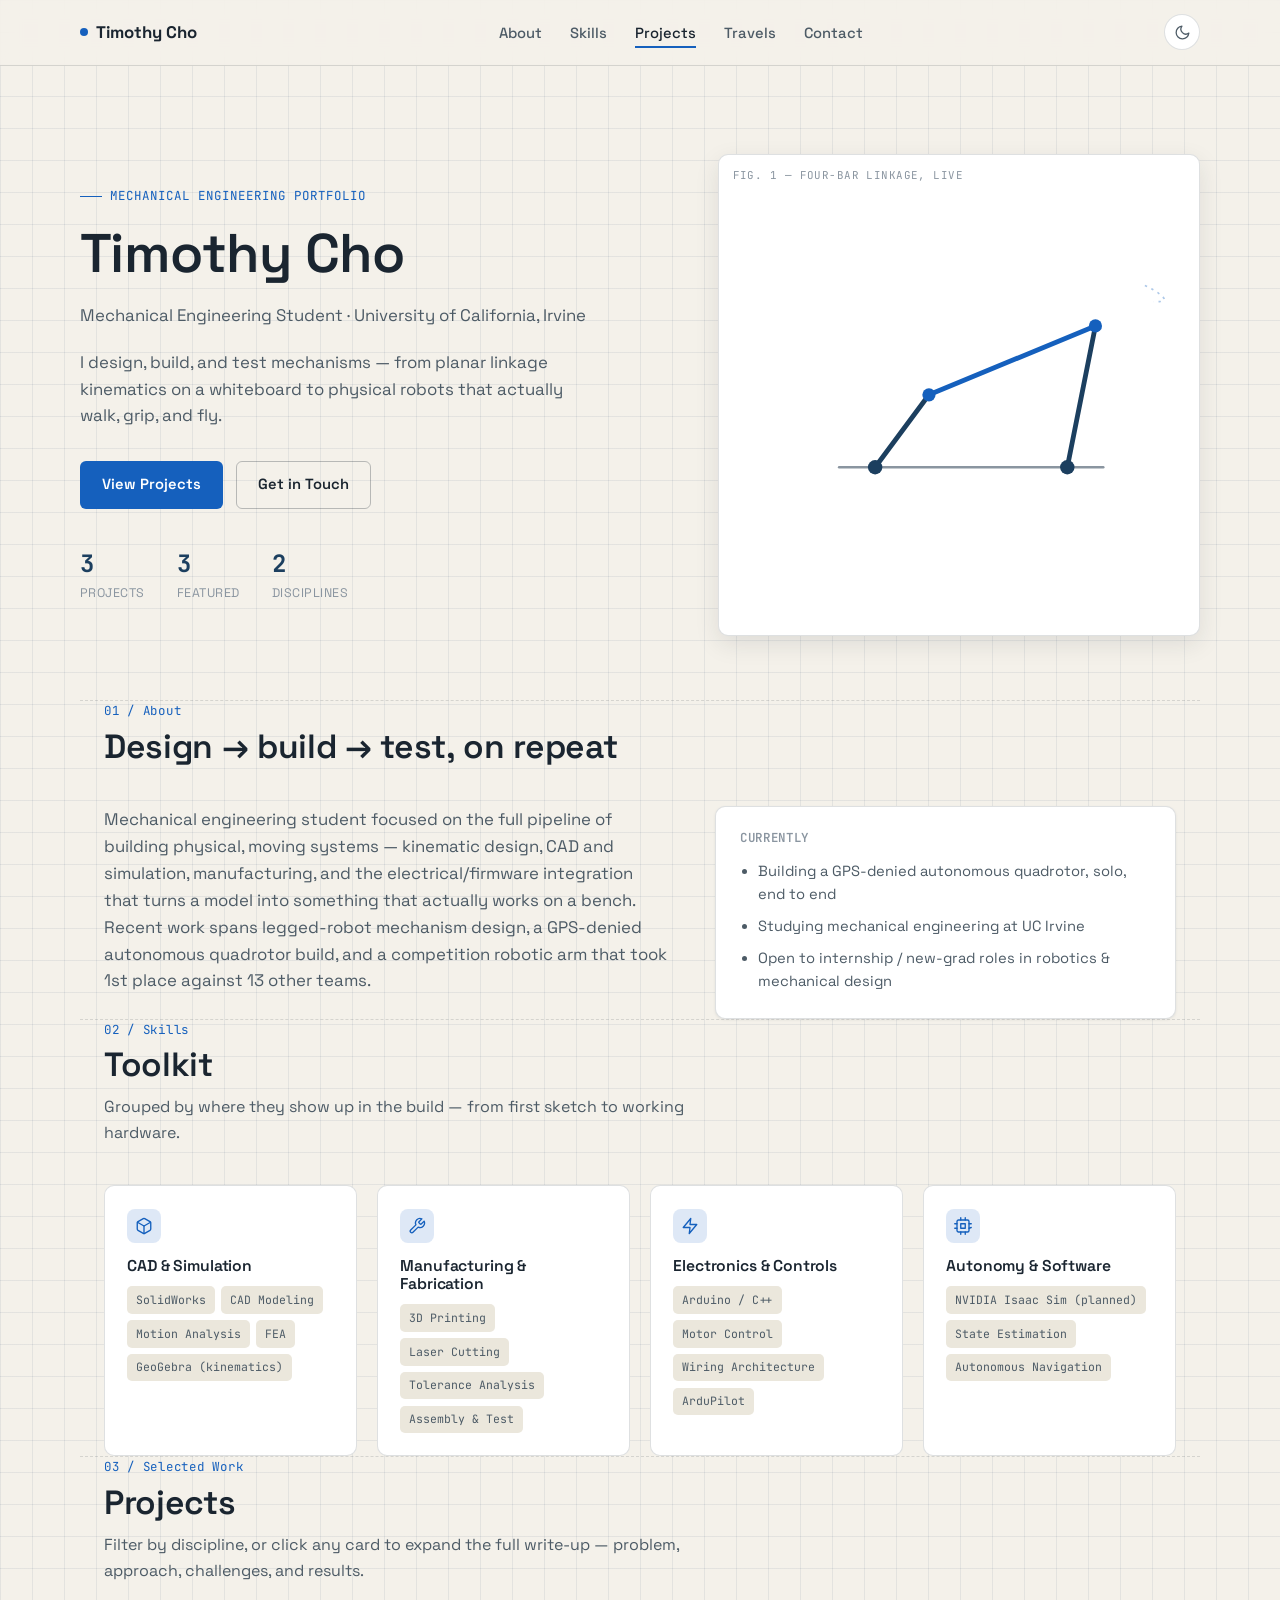
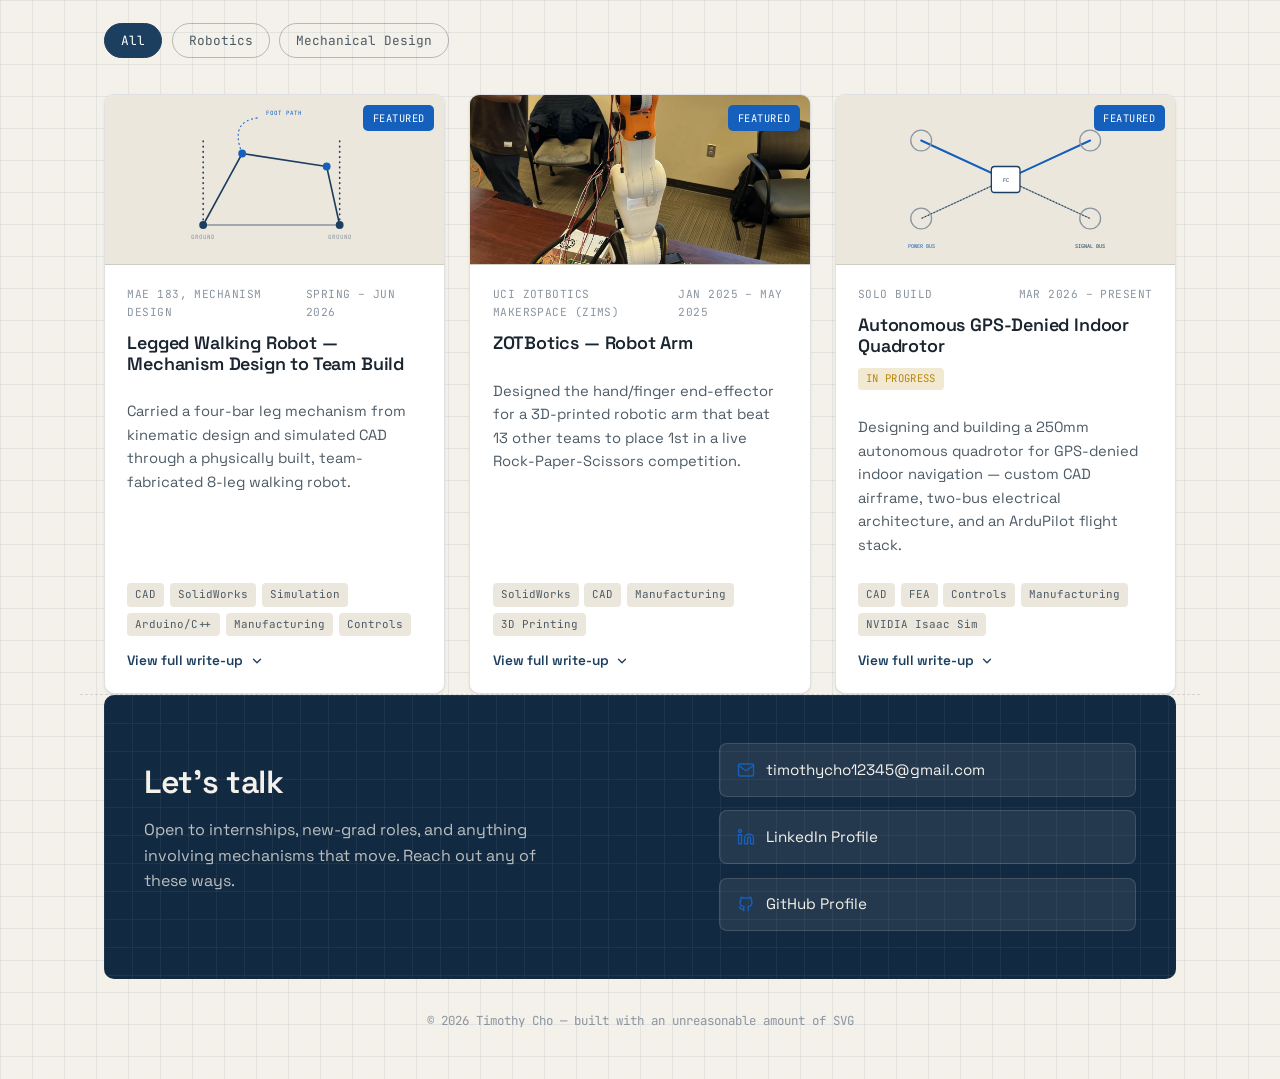
==== index.html @ 35aa297b "Update site 2026-09-30 20:12" ====
<!DOCTYPE html>
<html lang="en">
<head>
  <meta charset="UTF-8" />
  <meta name="viewport" content="width=device-width, initial-scale=1.0" />
  <title>Timothy Cho | Mechanical Engineering Portfolio</title>
  <meta name="description" content="Timothy Cho — mechanical engineering student. Robotics, mechanism design, and hands-on builds from kinematic CAD to physical prototypes." />

  <link rel="preconnect" href="https://fonts.googleapis.com">
  <link rel="preconnect" href="https://fonts.gstatic.com" crossorigin>
  <link href="https://fonts.googleapis.com/css2?family=Space+Grotesk:wght@400;500;600;700&family=JetBrains+Mono:wght@400;500;600&display=swap" rel="stylesheet">

  <link rel="stylesheet" href="css/style.css" />
</head>
<body>

  <nav class="nav">
    <div class="wrap nav-inner">
      <a href="#top" class="nav-brand"><span class="dot"></span>Timothy Cho</a>
      <ul class="nav-links" id="nav-links">
        <li><a href="#about">About</a></li>
        <li><a href="#skills">Skills</a></li>
        <li><a href="#projects">Projects</a></li>
        <li><a href="travel.html">Travels</a></li>
        <li><a href="#contact">Contact</a></li>
      </ul>
      <div class="nav-actions">
        <button class="theme-toggle" id="theme-toggle" aria-label="Toggle dark mode"></button>
        <button class="nav-toggle" id="nav-toggle" aria-label="Toggle menu"></button>
      </div>
    </div>
  </nav>

  <main id="top">

    <!-- ===== Hero ===== -->
    <section class="hero wrap">
      <div class="hero-text">
        <div class="eyebrow">Mechanical Engineering Portfolio</div>
        <h1 id="hero-name">Timothy Cho</h1>
        <p class="hero-role" id="hero-role">Mechanical Engineering Student</p>
        <p class="hero-tagline" id="hero-tagline"></p>
        <div class="hero-actions">
          <a href="#projects" class="btn btn-primary">View Projects</a>
          <a href="#contact" class="btn btn-outline">Get in Touch</a>
        </div>
        <div class="hero-stats">
          <div class="hero-stat"><div class="num" id="stat-projects">0</div><div class="label">Projects</div></div>
          <div class="hero-stat"><div class="num" id="stat-featured">0</div><div class="label">Featured</div></div>
          <div class="hero-stat"><div class="num" id="stat-categories">0</div><div class="label">Disciplines</div></div>
        </div>
      </div>
      <div class="hero-visual">
        <span class="tag">FIG. 1 — FOUR-BAR LINKAGE, LIVE</span>
        <div id="hero-linkage" style="width:100%;height:100%;"></div>
      </div>
    </section>

    <!-- ===== About ===== -->
    <section id="about" class="wrap">
      <div class="section-head">
        <div class="section-num">01 / About</div>
        <h2 class="section-title">Design → build → test, on repeat</h2>
      </div>
      <div class="about-grid">
        <div class="about-text" id="about-text" data-reveal></div>
        <div class="about-card" data-reveal>
          <h4>Currently</h4>
          <ul>
            <li>Building a GPS-denied autonomous quadrotor, solo, end to end</li>
            <li>Studying mechanical engineering at UC Irvine</li>
            <li>Open to internship / new-grad roles in robotics &amp; mechanical design</li>
          </ul>
        </div>
      </div>
    </section>

    <!-- ===== Skills ===== -->
    <section id="skills" class="wrap">
      <div class="section-head">
        <div class="section-num">02 / Skills</div>
        <h2 class="section-title">Toolkit</h2>
        <p class="section-sub">Grouped by where they show up in the build — from first sketch to working hardware.</p>
      </div>
      <div class="skills-grid" id="skills-grid"></div>
    </section>

    <!-- ===== Projects ===== -->
    <section id="projects" class="wrap">
      <div class="section-head">
        <div class="section-num">03 / Selected Work</div>
        <h2 class="section-title">Projects</h2>
        <p class="section-sub">Filter by discipline, or click any card to expand the full write-up — problem, approach, challenges, and results.</p>
      </div>
      <div class="filter-bar" id="filter-bar"></div>
      <div class="project-grid" id="project-grid"></div>
    </section>

    <!-- ===== Contact ===== -->
    <section id="contact" class="wrap">
      <div class="contact-card" data-reveal>
        <div>
          <h2>Let's talk</h2>
          <p>Open to internships, new-grad roles, and anything involving mechanisms that move. Reach out any of these ways.</p>
        </div>
        <div class="contact-links">
          <a class="contact-link" id="contact-mail" href="#"><span></span></a>
          <a class="contact-link" id="contact-linkedin" href="#" target="_blank" rel="noopener"><span></span>LinkedIn Profile</a>
          <a class="contact-link" id="contact-github" href="#" target="_blank" rel="noopener"><span></span>GitHub Profile</a>
        </div>
      </div>
    </section>

  </main>

  <footer>
    <div class="wrap">&copy; <span id="footer-year"></span> Timothy Cho — built with an unreasonable amount of SVG</div>
  </footer>

  <div class="lightbox" id="lightbox">
    <button class="lightbox-close" id="lightbox-close"></button>
    <img id="lightbox-img" src="" alt="" />
  </div>

  <script src="js/data.js"></script>
  <script src="js/diagrams.js"></script>
  <script src="js/main.js"></script>
</body>
</html>
---- css/style.css ----
/* ==========================================================================
   Timothy Cho — Engineering Portfolio
   Theme: technical / blueprint. Grid-paper texture, drafting-style accents,
   monospace for technical metadata, clean sans for reading text.
   ========================================================================== */

:root {
  --font-sans: 'Space Grotesk', -apple-system, BlinkMacSystemFont, 'Segoe UI', sans-serif;
  --font-mono: 'JetBrains Mono', 'SF Mono', Consolas, monospace;

  --bg: #f4f1ea;
  --bg-elevated: #ffffff;
  --bg-inset: #ebe7dc;
  --grid-line: rgba(28, 63, 95, 0.08);
  --ink: #1a2530;
  --ink-soft: #4d5b66;
  --ink-faint: #8a95a0;
  --border: rgba(26, 37, 48, 0.14);
  --border-strong: rgba(26, 37, 48, 0.28);

  --blue: #1c3f5f;
  --blue-deep: #122a41;
  --orange: #1560bd;
  --orange-soft: #bcd6f2;

  --status-progress: #b8860b;
  --status-planned: #8a95a0;

  --radius: 10px;
  --radius-sm: 6px;
  --shadow-sm: 0 1px 3px rgba(26, 37, 48, 0.08);
  --shadow-md: 0 8px 24px rgba(26, 37, 48, 0.10);
  --shadow-lg: 0 20px 48px rgba(26, 37, 48, 0.16);

  --max-width: 1120px;
  --transition: 220ms cubic-bezier(0.4, 0, 0.2, 1);
}

:root[data-theme="dark"] {
  --bg: #0f1720;
  --bg-elevated: #16212c;
  --bg-inset: #0b131b;
  --grid-line: rgba(79, 143, 224, 0.07);
  --ink: #e9edf1;
  --ink-soft: #aab6c0;
  --ink-faint: #6b7a86;
  --border: rgba(233, 237, 241, 0.12);
  --border-strong: rgba(233, 237, 241, 0.24);

  --blue: #6fa8d8;
  --blue-deep: #9fc4e8;
  --orange: #4f8fe0;
  --orange-soft: #bcd6f2;

  --shadow-sm: 0 1px 3px rgba(0, 0, 0, 0.3);
  --shadow-md: 0 8px 24px rgba(0, 0, 0, 0.35);
  --shadow-lg: 0 24px 56px rgba(0, 0, 0, 0.5);
}

@media (prefers-color-scheme: dark) {
  :root:not([data-theme="light"]) {
    --bg: #0f1720;
    --bg-elevated: #16212c;
    --bg-inset: #0b131b;
    --grid-line: rgba(79, 143, 224, 0.07);
    --ink: #e9edf1;
    --ink-soft: #aab6c0;
    --ink-faint: #6b7a86;
    --border: rgba(233, 237, 241, 0.12);
    --border-strong: rgba(233, 237, 241, 0.24);
    --blue: #6fa8d8;
    --blue-deep: #9fc4e8;
    --orange: #4f8fe0;
    --orange-soft: #bcd6f2;
    --shadow-sm: 0 1px 3px rgba(0, 0, 0, 0.3);
    --shadow-md: 0 8px 24px rgba(0, 0, 0, 0.35);
    --shadow-lg: 0 24px 56px rgba(0, 0, 0, 0.5);
  }
}

* { box-sizing: border-box; }
html { scroll-behavior: smooth; }

body {
  margin: 0;
  font-family: var(--font-sans);
  background:
    linear-gradient(var(--grid-line) 1px, transparent 1px) 0 0 / 32px 32px,
    linear-gradient(90deg, var(--grid-line) 1px, transparent 1px) 0 0 / 32px 32px,
    var(--bg);
  color: var(--ink);
  line-height: 1.6;
  -webkit-font-smoothing: antialiased;
  transition: background-color var(--transition), color var(--transition);
}

.wrap {
  max-width: var(--max-width);
  margin: 0 auto;
  padding: 0 1.5rem;
}

a { color: inherit; }

.mono { font-family: var(--font-mono); }

h1, h2, h3, h4 { line-height: 1.15; margin: 0; font-weight: 600; letter-spacing: -0.01em; }

::selection { background: var(--orange-soft); color: var(--blue-deep); }

/* ---------- Nav ---------- */
.nav {
  position: sticky;
  top: 0;
  z-index: 100;
  background: color-mix(in srgb, var(--bg) 88%, transparent);
  backdrop-filter: blur(10px);
  border-bottom: 1px solid var(--border);
}

.nav-inner {
  display: flex;
  align-items: center;
  justify-content: space-between;
  padding: 0.9rem 0;
}

.nav-brand {
  font-weight: 700;
  font-size: 1.05rem;
  text-decoration: none;
  display: flex;
  align-items: center;
  gap: 0.5rem;
}

.nav-brand .dot {
  width: 8px;
  height: 8px;
  border-radius: 50%;
  background: var(--orange);
  display: inline-block;
}

.nav-links {
  display: flex;
  gap: 1.75rem;
  list-style: none;
  margin: 0;
  padding: 0;
}

.nav-links a {
  text-decoration: none;
  font-size: 0.92rem;
  color: var(--ink-soft);
  font-weight: 500;
  position: relative;
  padding: 0.25rem 0;
  transition: color var(--transition);
}

.nav-links a::after {
  content: '';
  position: absolute;
  left: 0;
  bottom: -2px;
  width: 0;
  height: 2px;
  background: var(--orange);
  transition: width var(--transition);
}

.nav-links a:hover,
.nav-links a.active { color: var(--ink); }
.nav-links a.active::after,
.nav-links a:hover::after { width: 100%; }

.nav-actions { display: flex; align-items: center; gap: 0.75rem; }

.theme-toggle {
  width: 36px;
  height: 36px;
  border-radius: 50%;
  border: 1px solid var(--border);
  background: var(--bg-elevated);
  cursor: pointer;
  display: flex;
  align-items: center;
  justify-content: center;
  color: var(--ink-soft);
  transition: border-color var(--transition), color var(--transition), transform var(--transition);
}
.theme-toggle:hover { border-color: var(--orange); color: var(--orange); transform: rotate(20deg); }
.theme-toggle svg { width: 17px; height: 17px; }
:root[data-theme="dark"] .theme-toggle .icon-moon { display: none; }
:root:not([data-theme="dark"]) .theme-toggle .icon-sun { display: none; }

.nav-toggle {
  display: none;
  width: 36px;
  height: 36px;
  border: 1px solid var(--border);
  border-radius: 8px;
  background: var(--bg-elevated);
  cursor: pointer;
  align-items: center;
  justify-content: center;
}
.nav-toggle svg { width: 18px; height: 18px; }

/* ---------- Buttons ---------- */
.btn {
  display: inline-flex;
  align-items: center;
  gap: 0.5rem;
  padding: 0.7rem 1.3rem;
  border-radius: var(--radius-sm);
  font-weight: 600;
  font-size: 0.92rem;
  text-decoration: none;
  cursor: pointer;
  border: 1px solid transparent;
  transition: transform var(--transition), box-shadow var(--transition), background var(--transition), border-color var(--transition);
}
.btn-primary { background: var(--orange); color: #fff; }
.btn-primary:hover { transform: translateY(-2px); box-shadow: var(--shadow-md); }
.btn-outline { background: transparent; border-color: var(--border-strong); color: var(--ink); }
.btn-outline:hover { border-color: var(--orange); color: var(--orange); transform: translateY(-2px); }
.btn-sm { padding: 0.45rem 0.9rem; font-size: 0.82rem; }

/* ---------- Hero ---------- */
.hero {
  padding: 5.5rem 0 4rem;
  display: grid;
  grid-template-columns: 1.1fr 0.9fr;
  gap: 3rem;
  align-items: center;
}

.eyebrow {
  font-family: var(--font-mono);
  font-size: 0.78rem;
  letter-spacing: 0.08em;
  text-transform: uppercase;
  color: var(--orange);
  display: flex;
  align-items: center;
  gap: 0.5rem;
  margin-bottom: 1rem;
}
.eyebrow::before {
  content: '';
  width: 22px;
  height: 1px;
  background: var(--orange);
}

.hero h1 {
  font-size: clamp(2.2rem, 4.4vw, 3.4rem);
  margin-bottom: 0.9rem;
}
.hero h1 .accent { color: var(--orange); }

.hero-role {
  font-size: 1.05rem;
  color: var(--ink-soft);
  margin-bottom: 1.25rem;
}

.hero-tagline {
  font-size: 1.05rem;
  color: var(--ink-soft);
  max-width: 46ch;
  margin-bottom: 2rem;
}

.hero-actions { display: flex; gap: 0.85rem; flex-wrap: wrap; margin-bottom: 2.25rem; }

.hero-stats {
  display: flex;
  gap: 2rem;
  flex-wrap: wrap;
}
.hero-stat .num {
  font-family: var(--font-mono);
  font-size: 1.5rem;
  font-weight: 700;
  color: var(--blue);
}
:root[data-theme="dark"] .hero-stat .num { color: var(--blue-deep); }
.hero-stat .label {
  font-size: 0.78rem;
  color: var(--ink-faint);
  text-transform: uppercase;
  letter-spacing: 0.04em;
}

.hero-visual {
  position: relative;
  aspect-ratio: 1 / 1;
  border: 1px solid var(--border);
  border-radius: var(--radius);
  background: var(--bg-elevated);
  box-shadow: var(--shadow-md);
  overflow: hidden;
}
.hero-visual .tag {
  position: absolute;
  top: 12px;
  left: 14px;
  font-family: var(--font-mono);
  font-size: 0.68rem;
  color: var(--ink-faint);
  letter-spacing: 0.04em;
}
.hero-visual svg { width: 100%; height: 100%; }

/* ---------- Section scaffolding ---------- */
section { padding: 4.5rem 0; }
.section-head { margin-bottom: 2.5rem; max-width: 60ch; }
.section-num {
  font-family: var(--font-mono);
  font-size: 0.78rem;
  color: var(--orange);
  letter-spacing: 0.06em;
}
.section-title {
  font-size: clamp(1.6rem, 3vw, 2.1rem);
  margin-top: 0.4rem;
}
.section-sub { color: var(--ink-soft); margin-top: 0.6rem; }

#about, #skills { border-top: 1px dashed var(--border); }

.about-grid {
  display: grid;
  grid-template-columns: 1.1fr 0.9fr;
  gap: 3rem;
  align-items: start;
}
.about-text { font-size: 1.05rem; color: var(--ink-soft); }
.about-text p { margin: 0 0 1rem; }

.about-card {
  background: var(--bg-elevated);
  border: 1px solid var(--border);
  border-radius: var(--radius);
  padding: 1.5rem;
  box-shadow: var(--shadow-sm);
}
.about-card h4 { font-family: var(--font-mono); font-size: 0.78rem; text-transform: uppercase; letter-spacing: 0.05em; color: var(--ink-faint); margin-bottom: 0.9rem; }
.about-card ul { margin: 0; padding-left: 1.1rem; color: var(--ink-soft); font-size: 0.92rem; }
.about-card li { margin-bottom: 0.5rem; }
.about-card li:last-child { margin-bottom: 0; }

/* Side column: stacks the "Currently" card and the mini-game card */
.about-side { display: flex; flex-direction: column; gap: 1.5rem; }

.game-frame {
  display: block;
  width: 100%;
  aspect-ratio: 3 / 1;          /* matches the game's 600 x 200 canvas */
  border: 0;                    /* an outline (below) avoids adding 2px that would make the game overflow */
  outline: 1px solid var(--border);
  outline-offset: -1px;
  border-radius: var(--radius-sm);
  background: #f7f7f7;
}
.game-note { margin: 0 0 0.9rem; font-size: 0.95rem; color: var(--ink-soft); line-height: 1.5; font-style: italic; }
.game-hint { margin: 0.8rem 0 0; font-size: 0.8rem; color: var(--ink-faint); line-height: 1.5; }
.game-hint a { color: var(--orange); }

/* ---------- Skills ---------- */
.skills-grid {
  display: grid;
  grid-template-columns: repeat(auto-fit, minmax(230px, 1fr));
  gap: 1.25rem;
}
.skill-card {
  background: var(--bg-elevated);
  border: 1px solid var(--border);
  border-radius: var(--radius);
  padding: 1.4rem;
  transition: border-color var(--transition), transform var(--transition);
}
.skill-card:hover { border-color: var(--orange); transform: translateY(-3px); }
.skill-card .icon {
  width: 34px; height: 34px;
  border-radius: 8px;
  background: color-mix(in srgb, var(--orange) 14%, transparent);
  color: var(--orange);
  display: flex; align-items: center; justify-content: center;
  margin-bottom: 0.9rem;
}
.skill-card .icon svg { width: 18px; height: 18px; }
.skill-card h4 { font-size: 0.98rem; margin-bottom: 0.7rem; }
.skill-tags { display: flex; flex-wrap: wrap; gap: 0.4rem; }
.skill-tag {
  font-family: var(--font-mono);
  font-size: 0.72rem;
  padding: 0.28rem 0.55rem;
  border-radius: 5px;
  background: var(--bg-inset);
  color: var(--ink-soft);
}

/* ---------- Projects ---------- */
#projects { border-top: 1px dashed var(--border); }

.filter-bar {
  display: flex;
  gap: 0.6rem;
  flex-wrap: wrap;
  margin-bottom: 2.25rem;
}
.filter-btn {
  font-family: var(--font-mono);
  font-size: 0.8rem;
  padding: 0.5rem 1rem;
  border-radius: 999px;
  border: 1px solid var(--border-strong);
  background: transparent;
  color: var(--ink-soft);
  cursor: pointer;
  transition: all var(--transition);
}
.filter-btn:hover { border-color: var(--orange); color: var(--orange); }
.filter-btn.active { background: var(--blue); border-color: var(--blue); color: #fff; }
:root[data-theme="dark"] .filter-btn.active { background: var(--orange); border-color: var(--orange); color: var(--blue-deep); }

.project-grid {
  display: grid;
  grid-template-columns: repeat(auto-fill, minmax(320px, 1fr));
  gap: 1.5rem;
}

.project-card {
  background: var(--bg-elevated);
  border: 1px solid var(--border);
  border-radius: var(--radius);
  overflow: hidden;
  box-shadow: var(--shadow-sm);
  transition: transform var(--transition), box-shadow var(--transition), border-color var(--transition);
  display: flex;
  flex-direction: column;
  opacity: 0;
  transform: translateY(16px);
}
.project-card.reveal { opacity: 1; transform: translateY(0); }
.project-card:hover { transform: translateY(-4px); box-shadow: var(--shadow-md); border-color: var(--border-strong); }
.project-card.hidden-by-filter { display: none; }

.card-media {
  height: 170px;
  background: var(--bg-inset);
  position: relative;
  overflow: hidden;
  border-bottom: 1px solid var(--border);
}
.card-media img { width: 100%; height: 100%; object-fit: cover; display: block; }
.card-media svg { width: 100%; height: 100%; }
.card-media .featured-badge {
  position: absolute;
  top: 10px;
  right: 10px;
  background: var(--orange);
  color: #fff;
  font-family: var(--font-mono);
  font-size: 0.65rem;
  letter-spacing: 0.05em;
  padding: 0.3rem 0.6rem;
  border-radius: 5px;
  text-transform: uppercase;
}

.card-body { padding: 1.3rem 1.4rem 1.5rem; display: flex; flex-direction: column; gap: 0.7rem; flex: 1; }
.card-meta {
  font-family: var(--font-mono);
  font-size: 0.7rem;
  color: var(--ink-faint);
  text-transform: uppercase;
  letter-spacing: 0.04em;
  display: flex;
  justify-content: space-between;
  gap: 0.5rem;
}
.card-body h3 { font-size: 1.12rem; }
.card-oneliner { font-size: 0.92rem; color: var(--ink-soft); flex: 1; }

.status-pill {
  font-family: var(--font-mono);
  font-size: 0.66rem;
  padding: 0.18rem 0.5rem;
  border-radius: 4px;
  align-self: flex-start;
  text-transform: uppercase;
  letter-spacing: 0.03em;
}
.status-pill.in-progress { background: color-mix(in srgb, var(--status-progress) 18%, transparent); color: var(--status-progress); }
.status-pill.not-started { background: color-mix(in srgb, var(--status-planned) 22%, transparent); color: var(--ink-soft); }

.card-tags { display: flex; flex-wrap: wrap; gap: 0.35rem; }
.card-tag { font-family: var(--font-mono); font-size: 0.68rem; padding: 0.2rem 0.5rem; background: var(--bg-inset); color: var(--ink-soft); border-radius: 4px; }

.card-expand {
  margin-top: 0.3rem;
  display: flex;
  align-items: center;
  gap: 0.4rem;
  font-size: 0.85rem;
  font-weight: 600;
  color: var(--blue);
  cursor: pointer;
  background: none;
  border: none;
  padding: 0;
  font-family: var(--font-sans);
}
:root[data-theme="dark"] .card-expand { color: var(--orange); }
.card-expand svg { width: 14px; height: 14px; transition: transform var(--transition); }
.project-card.open .card-expand svg { transform: rotate(180deg); }

/* Expanded detail panel */
.card-detail {
  max-height: 0;
  overflow: hidden;
  transition: max-height 420ms cubic-bezier(0.4, 0, 0.2, 1);
}
.project-card.open .card-detail { max-height: 4000px; }
.card-detail-inner {
  padding: 0 1.4rem 1.6rem;
  border-top: 1px solid var(--border);
  margin-top: 0.3rem;
  padding-top: 1.2rem;
}
.detail-section { margin-bottom: 1.15rem; }
.detail-section:last-child { margin-bottom: 0; }
.detail-section h5 {
  font-family: var(--font-mono);
  font-size: 0.72rem;
  text-transform: uppercase;
  letter-spacing: 0.05em;
  color: var(--orange);
  margin-bottom: 0.4rem;
}
.detail-section p, .detail-section ul { margin: 0; font-size: 0.9rem; color: var(--ink-soft); }
.detail-section ul { padding-left: 1.1rem; }
.detail-section li { margin-bottom: 0.35rem; }

.detail-photos {
  display: grid;
  grid-template-columns: repeat(auto-fit, minmax(180px, 1fr));
  gap: 0.7rem;
  margin-top: 0.5rem;
}
.detail-photos figure { margin: 0; }
.detail-photos img {
  width: 100%;
  aspect-ratio: 4/3;
  object-fit: cover;
  border-radius: 8px;
  cursor: zoom-in;
  border: 1px solid var(--border);
  display: block;
}
.detail-photos figcaption { font-size: 0.75rem; color: var(--ink-faint); margin-top: 0.35rem; }

.resume-bullet {
  font-family: var(--font-mono);
  font-size: 0.82rem;
  background: var(--bg-inset);
  border-left: 2px solid var(--orange);
  padding: 0.8rem 1rem;
  border-radius: 0 6px 6px 0;
  color: var(--ink-soft);
}

.sub-links { display: flex; flex-wrap: wrap; gap: 0.6rem; margin-top: 0.4rem; }
.sub-link {
  display: flex;
  align-items: center;
  gap: 0.4rem;
  font-size: 0.82rem;
  padding: 0.5rem 0.8rem;
  border: 1px solid var(--border);
  border-radius: 7px;
  cursor: pointer;
  background: var(--bg-inset);
  color: var(--ink);
  transition: border-color var(--transition), transform var(--transition);
}
.sub-link:hover { border-color: var(--orange); transform: translateX(2px); }
.sub-link svg { width: 13px; height: 13px; color: var(--orange); }

/* Nested sub-project panel (revealed inline under parent) */
.sub-project-panel {
  max-height: 0;
  overflow: hidden;
  transition: max-height 420ms cubic-bezier(0.4, 0, 0.2, 1);
  background: var(--bg-inset);
  border-radius: 8px;
}
.sub-project-panel.open { max-height: 2000px; margin-top: 0.7rem; }
.sub-project-panel-inner { padding: 1rem 1.1rem; }
.sub-project-panel-inner h6 {
  font-size: 0.95rem;
  margin-bottom: 0.5rem;
  display: flex;
  align-items: center;
  gap: 0.5rem;
}
.sub-project-panel-inner .card-meta { margin-bottom: 0.5rem; }

/* ---------- Lightbox ---------- */
.lightbox {
  position: fixed;
  inset: 0;
  background: rgba(10, 14, 18, 0.92);
  display: none;
  align-items: center;
  justify-content: center;
  z-index: 1000;
  padding: 2rem;
  cursor: zoom-out;
}
.lightbox.open { display: flex; }
.lightbox img { max-width: 100%; max-height: 88vh; border-radius: 8px; box-shadow: var(--shadow-lg); }
.lightbox-close {
  position: absolute;
  top: 1.5rem;
  right: 1.5rem;
  width: 40px;
  height: 40px;
  border-radius: 50%;
  border: none;
  background: rgba(255,255,255,0.12);
  color: #fff;
  cursor: pointer;
  display: flex; align-items: center; justify-content: center;
}

/* ---------- Contact ---------- */
#contact { border-top: 1px dashed var(--border); }
.contact-card {
  background: var(--blue-deep);
  color: #f4f1ea;
  border-radius: var(--radius);
  padding: 3rem 2.5rem;
  display: grid;
  grid-template-columns: 1.3fr 1fr;
  gap: 2rem;
  align-items: center;
  position: relative;
  overflow: hidden;
}
.contact-card::before {
  content: '';
  position: absolute;
  inset: 0;
  background: linear-gradient(rgba(244,241,234,0.05) 1px, transparent 1px), linear-gradient(90deg, rgba(244,241,234,0.05) 1px, transparent 1px);
  background-size: 28px 28px;
  pointer-events: none;
}
.contact-card h2 { font-size: clamp(1.5rem, 3vw, 2rem); margin-bottom: 0.7rem; }
.contact-card p { color: rgba(244,241,234,0.75); max-width: 42ch; }
.contact-links { display: flex; flex-direction: column; gap: 0.85rem; z-index: 1; }
.contact-link {
  display: flex;
  align-items: center;
  gap: 0.7rem;
  text-decoration: none;
  color: #f4f1ea;
  font-size: 0.95rem;
  padding: 0.85rem 1.1rem;
  background: rgba(244,241,234,0.08);
  border: 1px solid rgba(244,241,234,0.14);
  border-radius: 8px;
  transition: background var(--transition), transform var(--transition);
}
.contact-link:hover { background: rgba(244,241,234,0.16); transform: translateX(3px); }
.contact-link svg { width: 18px; height: 18px; color: var(--orange); flex-shrink: 0; }

/* ---------- Footer ---------- */
footer {
  padding: 2rem 0 3rem;
  text-align: center;
  font-family: var(--font-mono);
  font-size: 0.78rem;
  color: var(--ink-faint);
}

/* ---------- Reveal-on-scroll ---------- */
[data-reveal] { opacity: 0; transform: translateY(18px); transition: opacity 600ms ease, transform 600ms ease; }
[data-reveal].revealed { opacity: 1; transform: translateY(0); }

/* ---------- Responsive ---------- */
@media (max-width: 860px) {
  .hero { grid-template-columns: 1fr; padding-top: 3.5rem; }
  .hero-visual { max-width: 420px; margin: 0 auto; }
  .about-grid { grid-template-columns: 1fr; }
  .about-side { max-width: 480px; }
  .contact-card { grid-template-columns: 1fr; padding: 2.2rem 1.6rem; }
}

@media (max-width: 700px) {
  .nav-links { display: none; }
  .nav-toggle { display: flex; }
  .nav-links.mobile-open {
    display: flex;
    flex-direction: column;
    position: absolute;
    top: 100%;
    left: 0;
    right: 0;
    background: var(--bg-elevated);
    border-bottom: 1px solid var(--border);
    padding: 1rem 1.5rem 1.5rem;
    gap: 1rem;
    box-shadow: var(--shadow-md);
  }
}

@media (max-width: 520px) {
  .hero-stats { gap: 1.3rem; }
  section { padding: 3.2rem 0; }
}
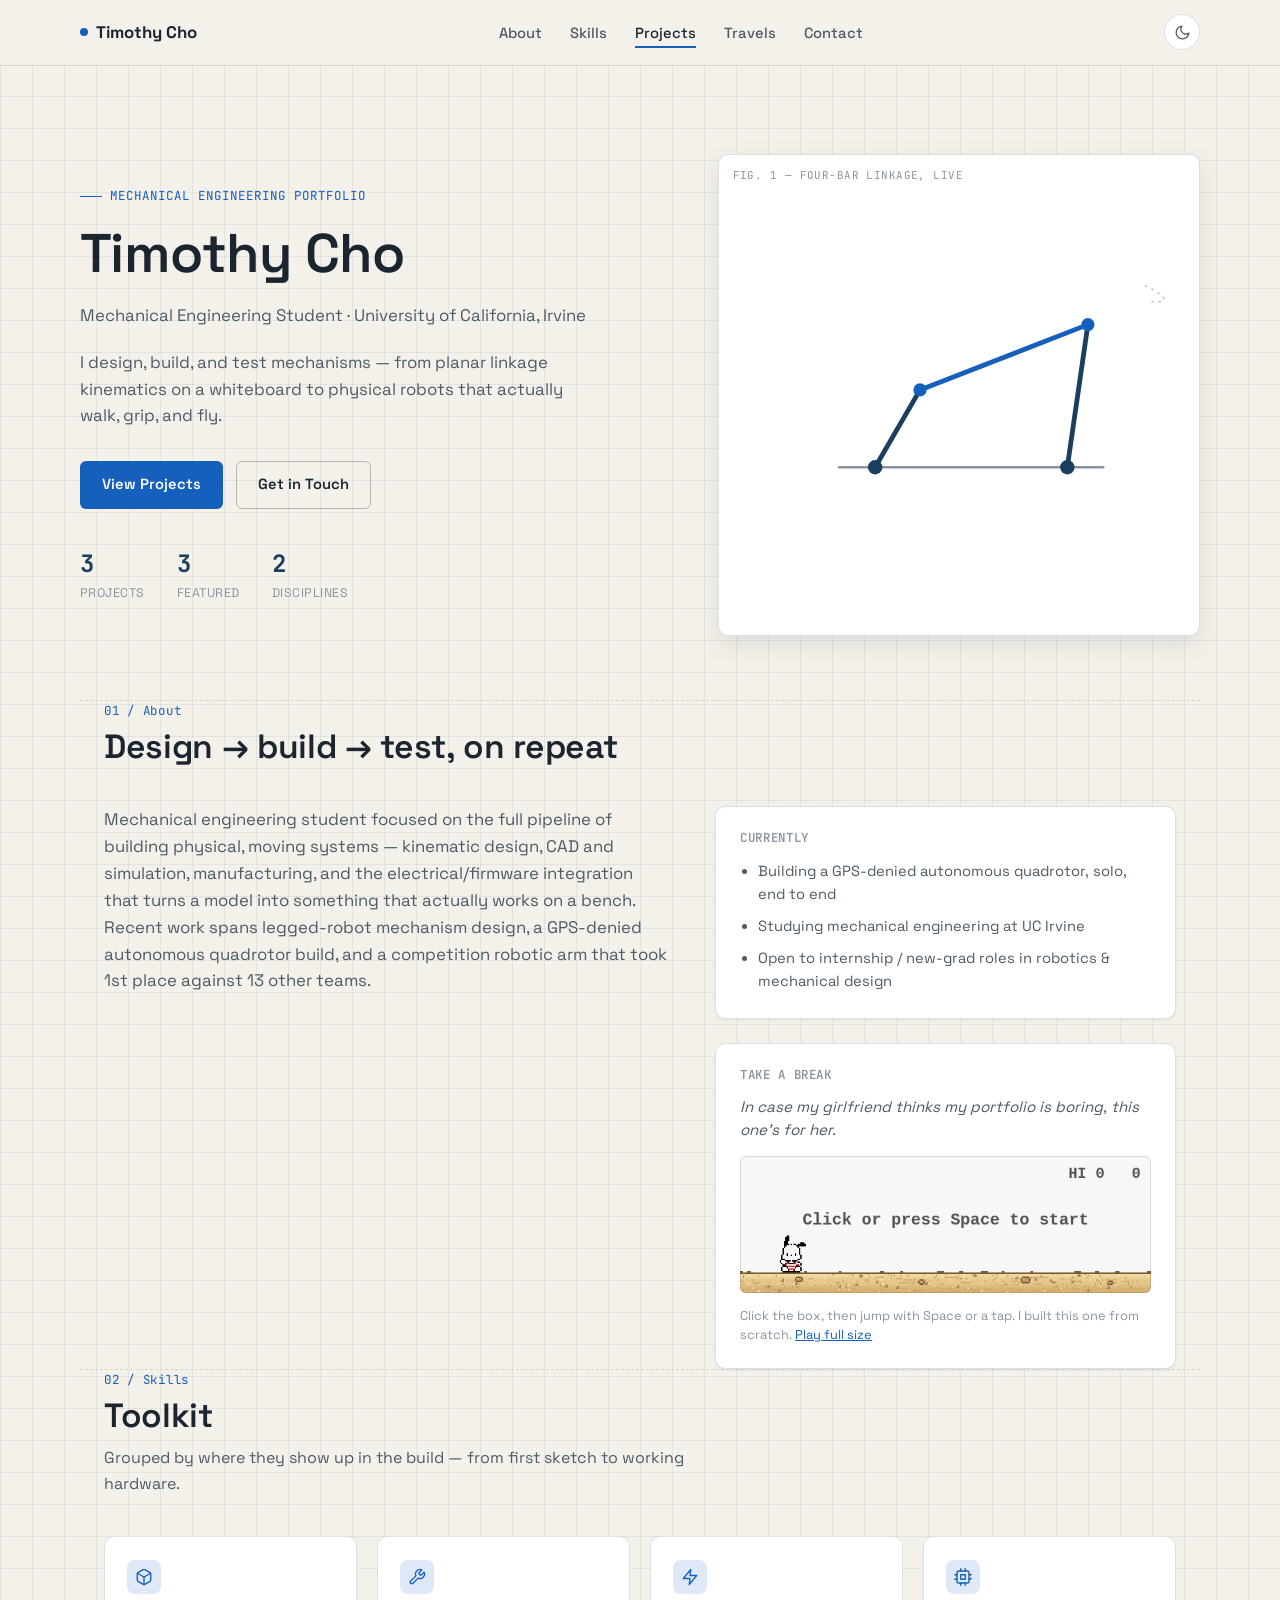
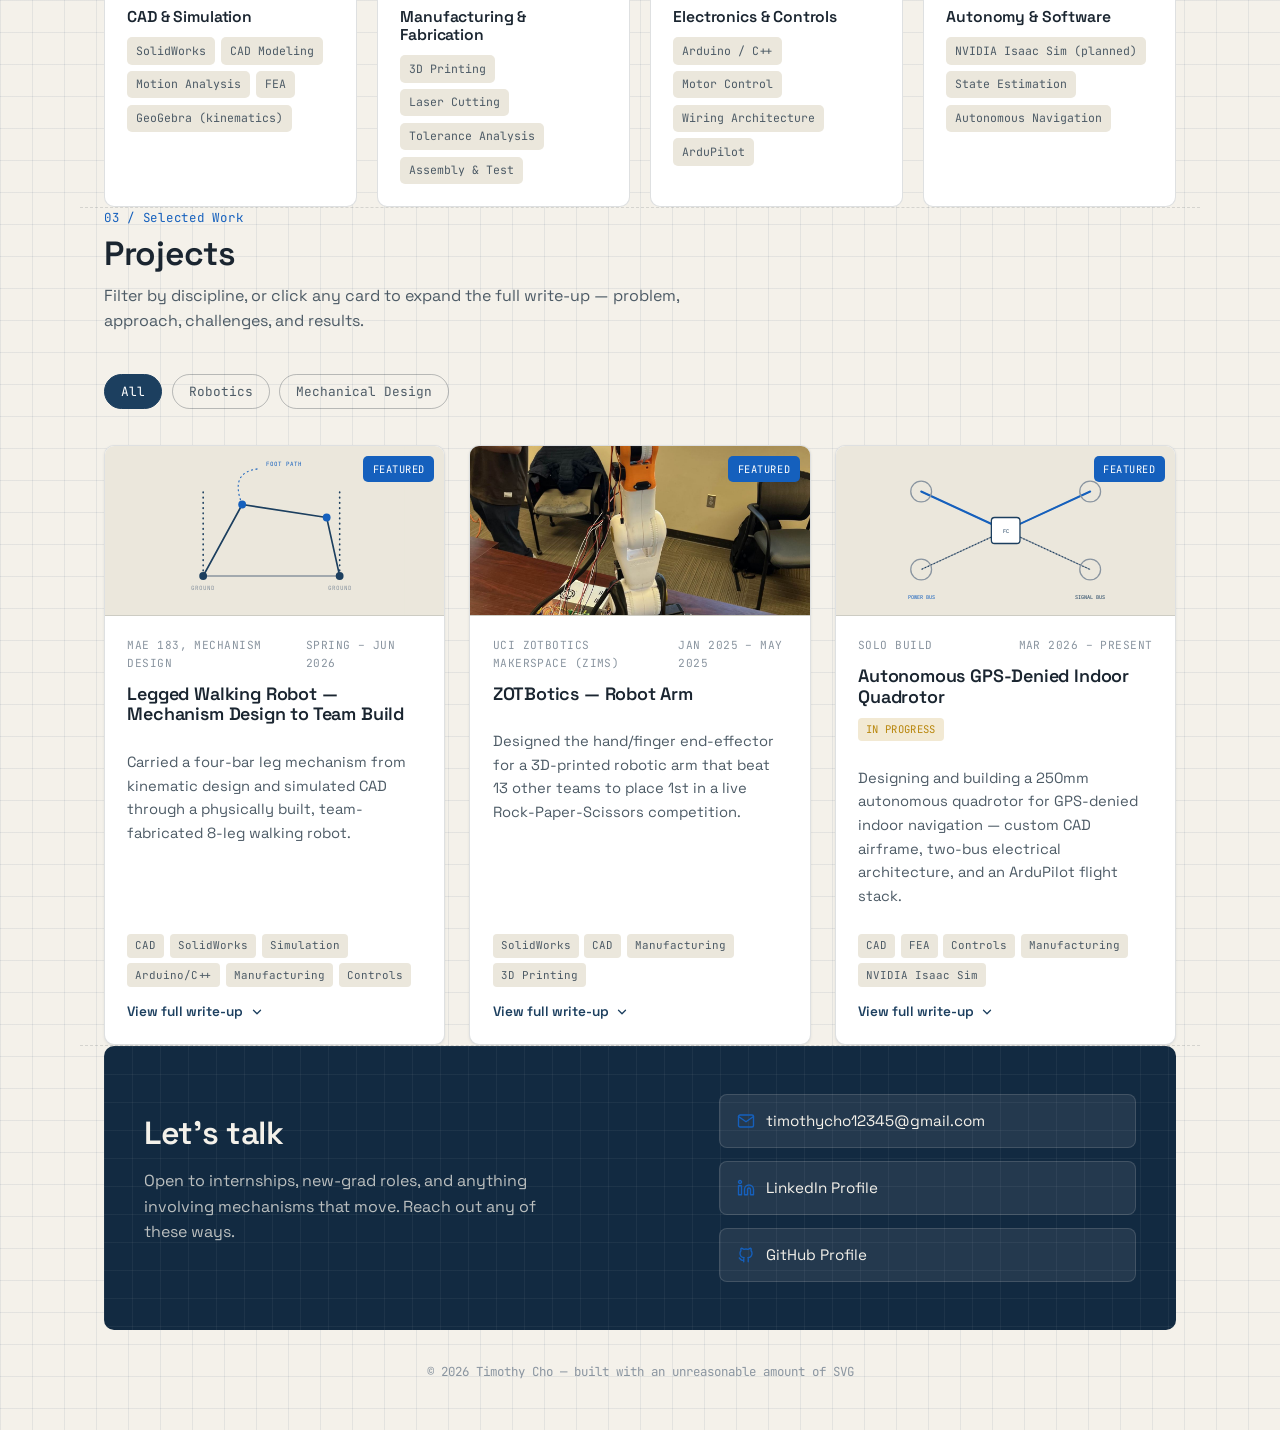
==== commit a6294dd9: "Update site 2026-09-30 20:21" ====
--- a/index.html
+++ b/index.html
@@ -64,13 +64,21 @@
       </div>
       <div class="about-grid">
         <div class="about-text" id="about-text" data-reveal></div>
-        <div class="about-card" data-reveal>
-          <h4>Currently</h4>
-          <ul>
-            <li>Building a GPS-denied autonomous quadrotor, solo, end to end</li>
-            <li>Studying mechanical engineering at UC Irvine</li>
-            <li>Open to internship / new-grad roles in robotics &amp; mechanical design</li>
-          </ul>
+        <div class="about-side">
+          <div class="about-card" data-reveal>
+            <h4>Currently</h4>
+            <ul>
+              <li>Building a GPS-denied autonomous quadrotor, solo, end to end</li>
+              <li>Studying mechanical engineering at UC Irvine</li>
+              <li>Open to internship / new-grad roles in robotics &amp; mechanical design</li>
+            </ul>
+          </div>
+          <div class="about-card game-card" data-reveal>
+            <h4>Take a break</h4>
+            <p class="game-note">In case my girlfriend thinks my portfolio is boring, this one's for her.</p>
+            <iframe class="game-frame" src="trex-game/" title="Pochacco Runner, a small jumping game" scrolling="no" loading="lazy"></iframe>
+            <p class="game-hint">Click the box, then jump with Space or a tap. I built this one from scratch. <a href="trex-game/">Play full size</a></p>
+          </div>
         </div>
       </div>
     </section>
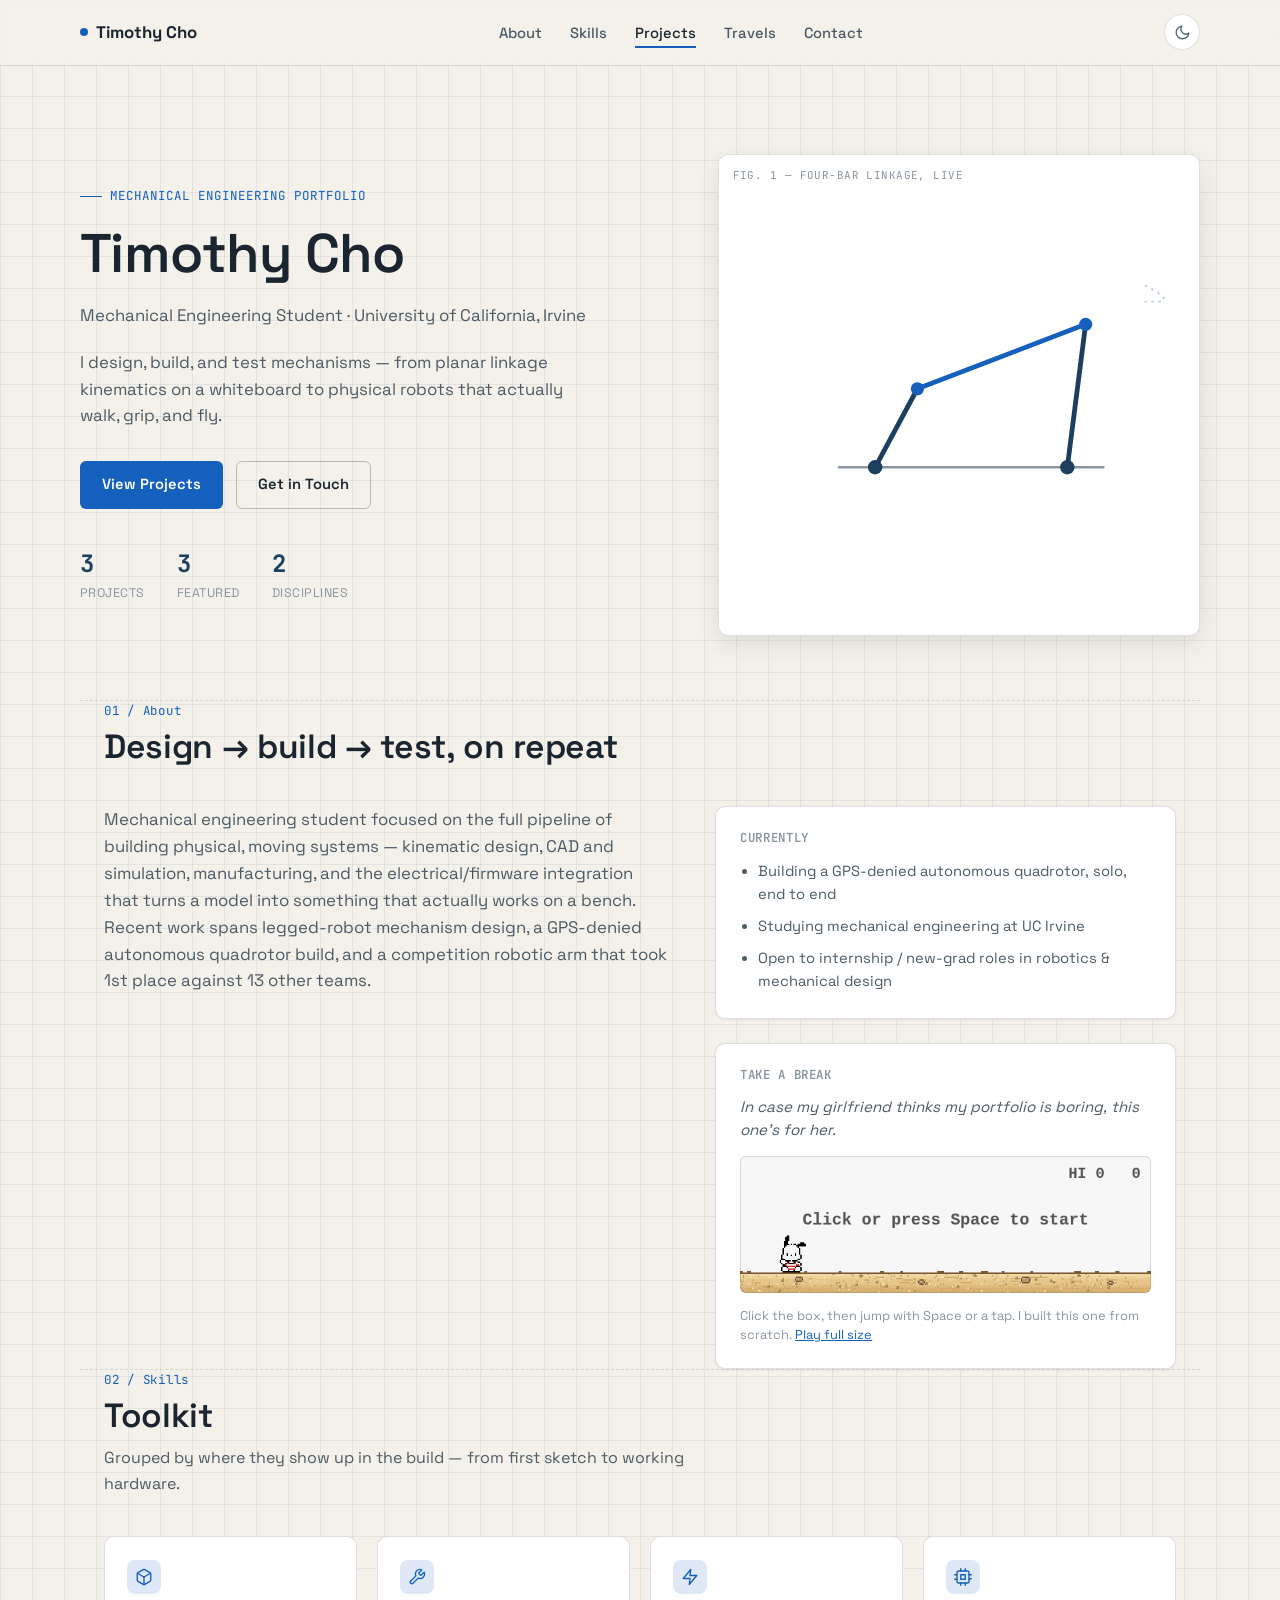
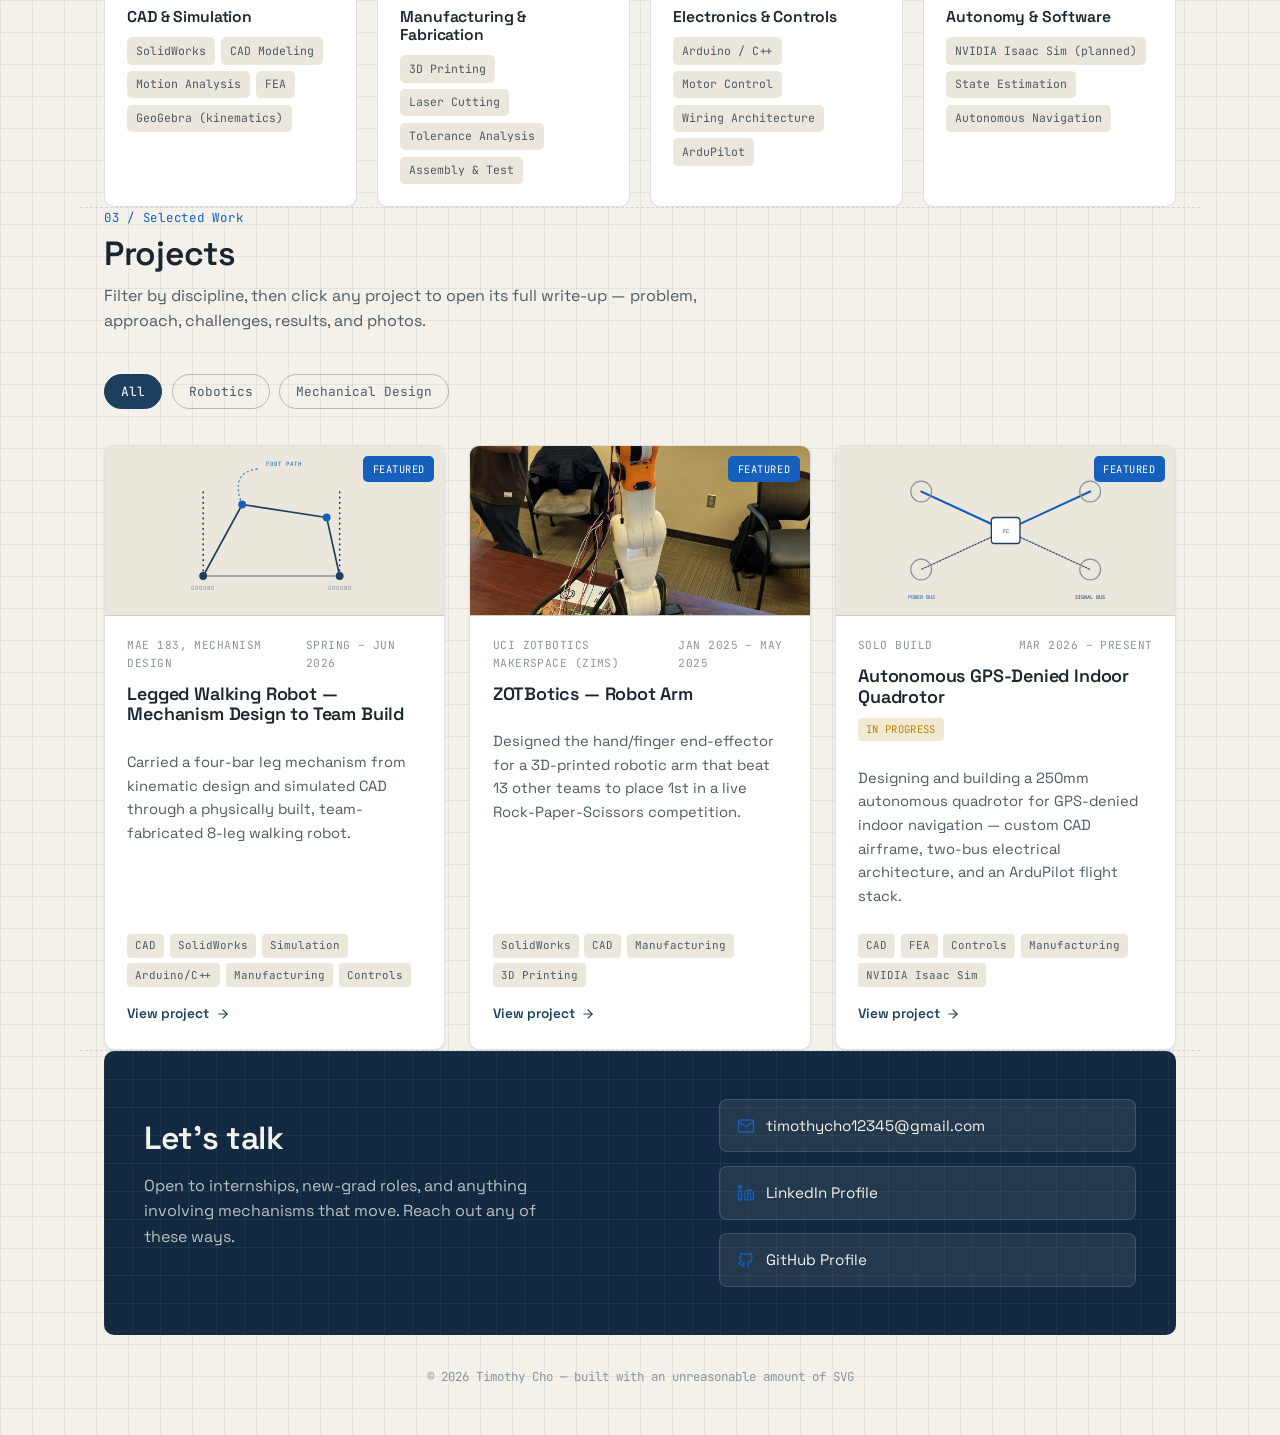
==== commit a8f70792: "Give each project its own page; replace dropdown cards - Project cards on the home page are now link" ====
--- a/index.html
+++ b/index.html
@@ -98,7 +98,7 @@
       <div class="section-head">
         <div class="section-num">03 / Selected Work</div>
         <h2 class="section-title">Projects</h2>
-        <p class="section-sub">Filter by discipline, or click any card to expand the full write-up — problem, approach, challenges, and results.</p>
+        <p class="section-sub">Filter by discipline, then click any project to open its full write-up — problem, approach, challenges, results, and photos.</p>
       </div>
       <div class="filter-bar" id="filter-bar"></div>
       <div class="project-grid" id="project-grid"></div>
@@ -125,11 +125,6 @@
     <div class="wrap">&copy; <span id="footer-year"></span> Timothy Cho — built with an unreasonable amount of SVG</div>
   </footer>
 
-  <div class="lightbox" id="lightbox">
-    <button class="lightbox-close" id="lightbox-close"></button>
-    <img id="lightbox-img" src="" alt="" />
-  </div>
-
   <script src="js/data.js"></script>
   <script src="js/diagrams.js"></script>
   <script src="js/main.js"></script>
--- a/css/style.css
+++ b/css/style.css
@@ -436,6 +436,8 @@
 }
 
 .project-card {
+  text-decoration: none;
+  color: inherit;
   background: var(--bg-elevated);
   border: 1px solid var(--border);
   border-radius: var(--radius);
@@ -503,114 +505,19 @@
 .card-tags { display: flex; flex-wrap: wrap; gap: 0.35rem; }
 .card-tag { font-family: var(--font-mono); font-size: 0.68rem; padding: 0.2rem 0.5rem; background: var(--bg-inset); color: var(--ink-soft); border-radius: 4px; }
 
-.card-expand {
+.card-cta {
   margin-top: 0.3rem;
-  display: flex;
+  display: inline-flex;
   align-items: center;
   gap: 0.4rem;
   font-size: 0.85rem;
   font-weight: 600;
   color: var(--blue);
-  cursor: pointer;
-  background: none;
-  border: none;
-  padding: 0;
-  font-family: var(--font-sans);
-}
-:root[data-theme="dark"] .card-expand { color: var(--orange); }
-.card-expand svg { width: 14px; height: 14px; transition: transform var(--transition); }
-.project-card.open .card-expand svg { transform: rotate(180deg); }
-
-/* Expanded detail panel */
-.card-detail {
-  max-height: 0;
-  overflow: hidden;
-  transition: max-height 420ms cubic-bezier(0.4, 0, 0.2, 1);
-}
-.project-card.open .card-detail { max-height: 4000px; }
-.card-detail-inner {
-  padding: 0 1.4rem 1.6rem;
-  border-top: 1px solid var(--border);
-  margin-top: 0.3rem;
-  padding-top: 1.2rem;
-}
-.detail-section { margin-bottom: 1.15rem; }
-.detail-section:last-child { margin-bottom: 0; }
-.detail-section h5 {
-  font-family: var(--font-mono);
-  font-size: 0.72rem;
-  text-transform: uppercase;
-  letter-spacing: 0.05em;
-  color: var(--orange);
-  margin-bottom: 0.4rem;
-}
-.detail-section p, .detail-section ul { margin: 0; font-size: 0.9rem; color: var(--ink-soft); }
-.detail-section ul { padding-left: 1.1rem; }
-.detail-section li { margin-bottom: 0.35rem; }
-
-.detail-photos {
-  display: grid;
-  grid-template-columns: repeat(auto-fit, minmax(180px, 1fr));
-  gap: 0.7rem;
-  margin-top: 0.5rem;
-}
-.detail-photos figure { margin: 0; }
-.detail-photos img {
-  width: 100%;
-  aspect-ratio: 4/3;
-  object-fit: cover;
-  border-radius: 8px;
-  cursor: zoom-in;
-  border: 1px solid var(--border);
-  display: block;
-}
-.detail-photos figcaption { font-size: 0.75rem; color: var(--ink-faint); margin-top: 0.35rem; }
-
-.resume-bullet {
-  font-family: var(--font-mono);
-  font-size: 0.82rem;
-  background: var(--bg-inset);
-  border-left: 2px solid var(--orange);
-  padding: 0.8rem 1rem;
-  border-radius: 0 6px 6px 0;
-  color: var(--ink-soft);
-}
-
-.sub-links { display: flex; flex-wrap: wrap; gap: 0.6rem; margin-top: 0.4rem; }
-.sub-link {
-  display: flex;
-  align-items: center;
-  gap: 0.4rem;
-  font-size: 0.82rem;
-  padding: 0.5rem 0.8rem;
-  border: 1px solid var(--border);
-  border-radius: 7px;
-  cursor: pointer;
-  background: var(--bg-inset);
-  color: var(--ink);
-  transition: border-color var(--transition), transform var(--transition);
-}
-.sub-link:hover { border-color: var(--orange); transform: translateX(2px); }
-.sub-link svg { width: 13px; height: 13px; color: var(--orange); }
-
-/* Nested sub-project panel (revealed inline under parent) */
-.sub-project-panel {
-  max-height: 0;
-  overflow: hidden;
-  transition: max-height 420ms cubic-bezier(0.4, 0, 0.2, 1);
-  background: var(--bg-inset);
-  border-radius: 8px;
-}
-.sub-project-panel.open { max-height: 2000px; margin-top: 0.7rem; }
-.sub-project-panel-inner { padding: 1rem 1.1rem; }
-.sub-project-panel-inner h6 {
-  font-size: 0.95rem;
-  margin-bottom: 0.5rem;
-  display: flex;
-  align-items: center;
-  gap: 0.5rem;
-}
-.sub-project-panel-inner .card-meta { margin-bottom: 0.5rem; }
+}
+:root[data-theme="dark"] .card-cta { color: var(--orange); }
+.card-cta svg { width: 14px; height: 14px; transition: transform var(--transition); }
+.project-card:hover .card-cta svg { transform: translateX(4px); }
+.project-card:focus-visible { outline: 2px solid var(--orange); outline-offset: 3px; }
 
 /* ---------- Lightbox ---------- */
 .lightbox {
@@ -639,6 +546,143 @@
   cursor: pointer;
   display: flex; align-items: center; justify-content: center;
 }
+
+/* ---------- Project page ---------- */
+.project-page { padding-top: 2.2rem; padding-bottom: 4rem; }
+
+.back-home {
+  display: inline-flex;
+  align-items: center;
+  gap: 0.45rem;
+  font-family: var(--font-mono);
+  font-size: 0.8rem;
+  color: var(--ink-soft);
+  text-decoration: none;
+  padding: 0.35rem 0;
+  transition: color var(--transition);
+}
+.back-home svg { width: 15px; height: 15px; transition: transform var(--transition); }
+.back-home:hover { color: var(--orange); }
+.back-home:hover svg { transform: translateX(-3px); }
+
+.proj-header { margin: 1.6rem 0 2rem; max-width: 78ch; }
+.proj-header .eyebrow { margin-bottom: 0.8rem; }
+.proj-title { font-size: clamp(1.9rem, 4vw, 2.8rem); margin-bottom: 1rem; }
+.proj-lede { font-size: 1.12rem; color: var(--ink-soft); margin: 0 0 1.4rem; max-width: 70ch; }
+.proj-header .status-pill, .proj-area .status-pill { display: inline-block; margin-bottom: 1rem; }
+
+.proj-meta {
+  max-width: 78ch;
+  display: grid;
+  grid-template-columns: repeat(auto-fit, minmax(220px, 1fr));
+  gap: 1rem 2rem;
+  margin: 0 0 1.2rem;
+  padding: 1.1rem 0;
+  border-top: 1px dashed var(--border-strong);
+  border-bottom: 1px dashed var(--border-strong);
+}
+.proj-meta dt {
+  font-family: var(--font-mono);
+  font-size: 0.7rem;
+  text-transform: uppercase;
+  letter-spacing: 0.06em;
+  color: var(--orange);
+  margin-bottom: 0.25rem;
+}
+.proj-meta dd { margin: 0; font-size: 0.95rem; color: var(--ink-soft); }
+.proj-tags { margin-top: 0.4rem; }
+
+.proj-diagram {
+  max-width: 560px;
+  aspect-ratio: 4 / 3;
+  background: var(--bg-elevated);
+  border: 1px solid var(--border);
+  border-radius: var(--radius);
+  box-shadow: var(--shadow-sm);
+  overflow: hidden;
+  margin: 0 0 2.5rem;
+}
+.proj-diagram svg { width: 100%; height: 100%; display: block; }
+
+.proj-body { margin-bottom: 2rem; }
+
+.proj-section { margin: 0 0 2.2rem; }
+.proj-section h3 {
+  font-family: var(--font-mono);
+  font-size: 0.78rem;
+  text-transform: uppercase;
+  letter-spacing: 0.06em;
+  color: var(--orange);
+  margin-bottom: 0.7rem;
+}
+.proj-prose { font-size: 1.02rem; line-height: 1.75; color: var(--ink-soft); max-width: 78ch; }
+.proj-prose ul { margin: 0; padding-left: 1.2rem; }
+.proj-prose li { margin-bottom: 0.7rem; }
+
+/* Photos get the full page width, not the narrow text column */
+.proj-gallery {
+  display: grid;
+  grid-template-columns: repeat(auto-fill, minmax(300px, 1fr));
+  gap: 1.1rem;
+  margin-top: 0.4rem;
+}
+.proj-gallery figure { margin: 0; }
+.proj-gallery img {
+  width: 100%;
+  aspect-ratio: 4 / 3;
+  object-fit: cover;
+  border-radius: 8px;
+  cursor: zoom-in;
+  border: 1px solid var(--border);
+  display: block;
+  background: var(--bg-inset);
+  transition: transform var(--transition), box-shadow var(--transition);
+}
+.proj-gallery img:hover { transform: translateY(-3px); box-shadow: var(--shadow-md); }
+.proj-gallery figcaption { font-size: 0.82rem; color: var(--ink-faint); margin-top: 0.5rem; }
+
+/* Separate areas for component write-ups (e.g. Snorlax + Bear Walker) */
+.proj-area {
+  margin-top: 3.5rem;
+  padding-top: 2.5rem;
+  border-top: 1px dashed var(--border-strong);
+}
+.proj-area .eyebrow { margin-bottom: 0.8rem; }
+.proj-area h2 { font-size: clamp(1.5rem, 3vw, 2.1rem); margin-bottom: 0.9rem; }
+
+.proj-pager {
+  display: grid;
+  grid-template-columns: 1fr 1fr;
+  gap: 1rem;
+  margin-top: 4rem;
+}
+.proj-pager a {
+  display: flex;
+  align-items: center;
+  gap: 0.9rem;
+  padding: 1rem 1.2rem;
+  border: 1px solid var(--border);
+  border-radius: var(--radius);
+  background: var(--bg-elevated);
+  text-decoration: none;
+  font-weight: 600;
+  font-size: 0.95rem;
+  transition: border-color var(--transition), transform var(--transition);
+}
+.proj-pager a:hover { border-color: var(--orange); transform: translateY(-2px); }
+.proj-pager a.next { justify-content: space-between; text-align: right; }
+.proj-pager small {
+  display: block;
+  font-family: var(--font-mono);
+  font-size: 0.68rem;
+  text-transform: uppercase;
+  letter-spacing: 0.05em;
+  color: var(--ink-faint);
+  font-weight: 400;
+  margin-bottom: 0.2rem;
+}
+.proj-pager svg { width: 18px; height: 18px; color: var(--orange); flex-shrink: 0; }
+.proj-back-bottom { margin-top: 2rem; }
 
 /* ---------- Contact ---------- */
 #contact { border-top: 1px dashed var(--border); }
@@ -721,6 +765,11 @@
   }
 }
 
+@media (max-width: 640px) {
+  .proj-pager { grid-template-columns: 1fr; }
+  .proj-gallery { grid-template-columns: 1fr; }
+}
+
 @media (max-width: 520px) {
   .hero-stats { gap: 1.3rem; }
   section { padding: 3.2rem 0; }
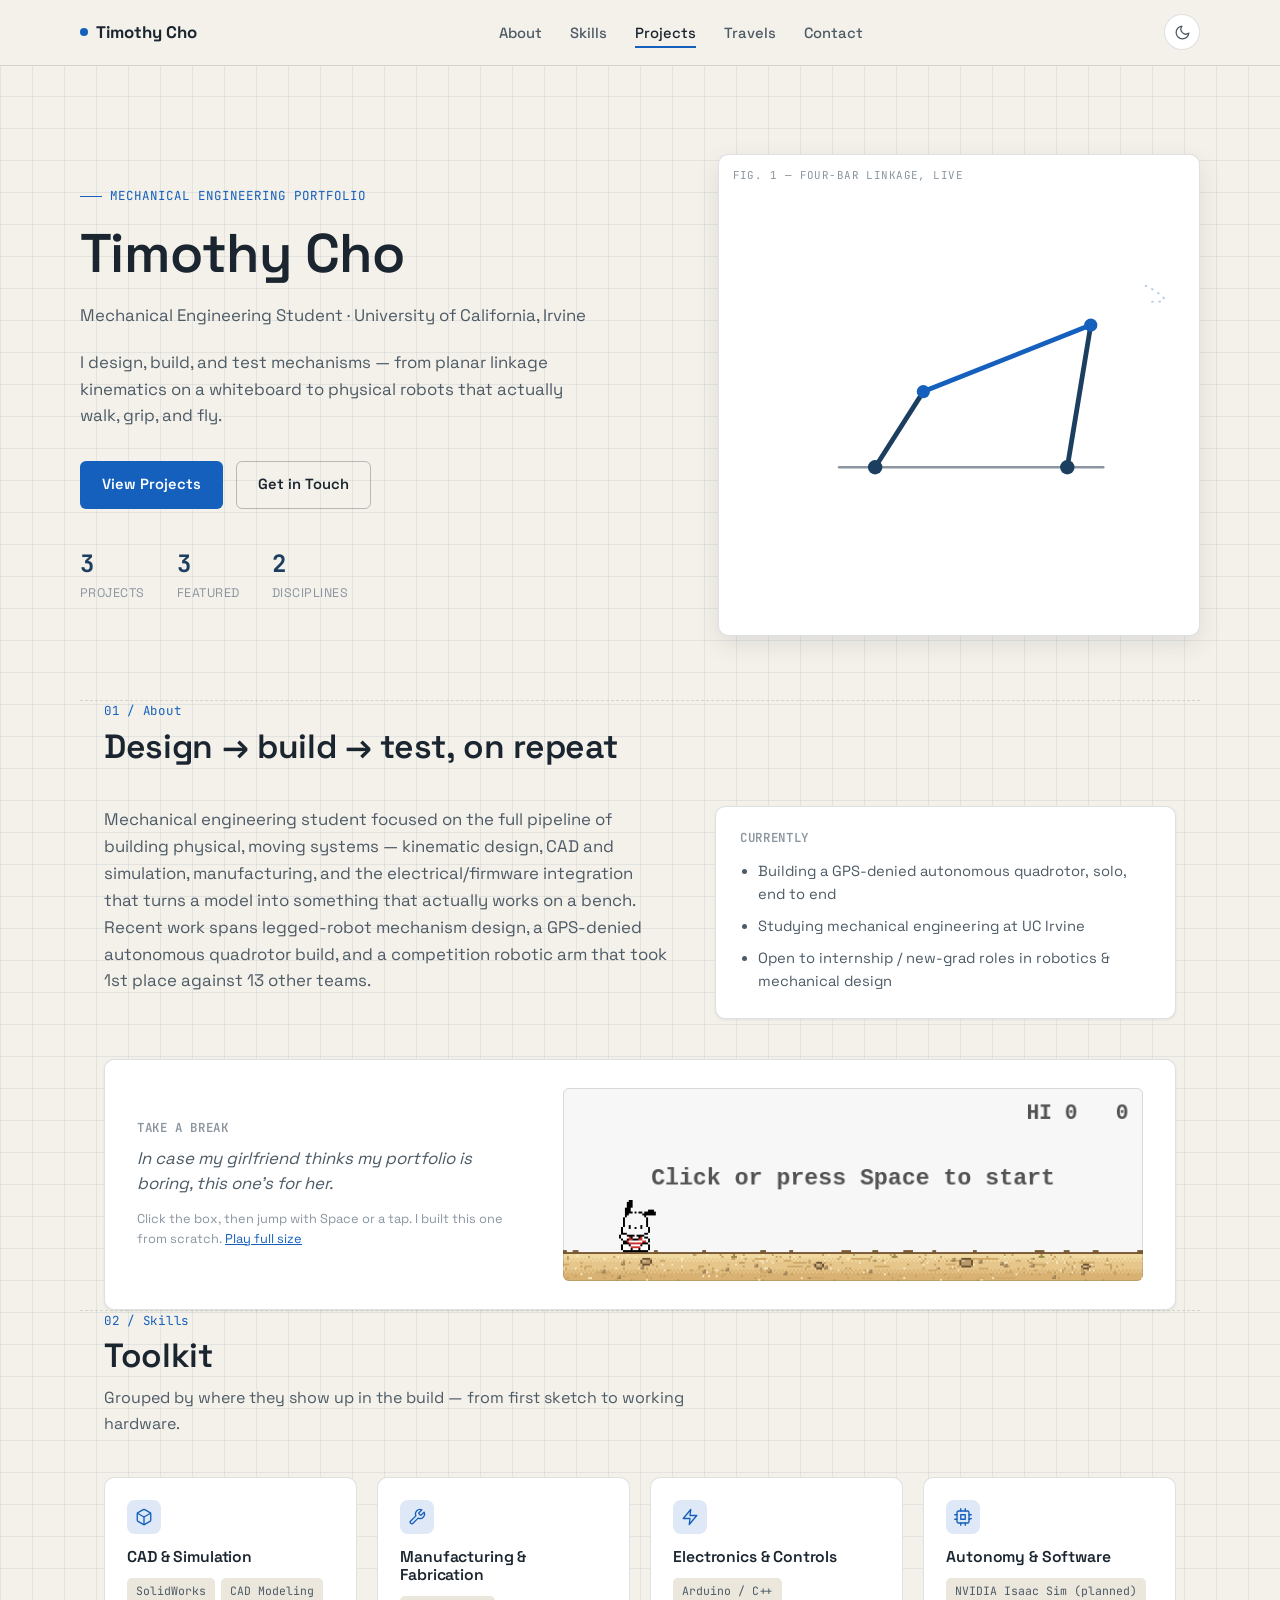
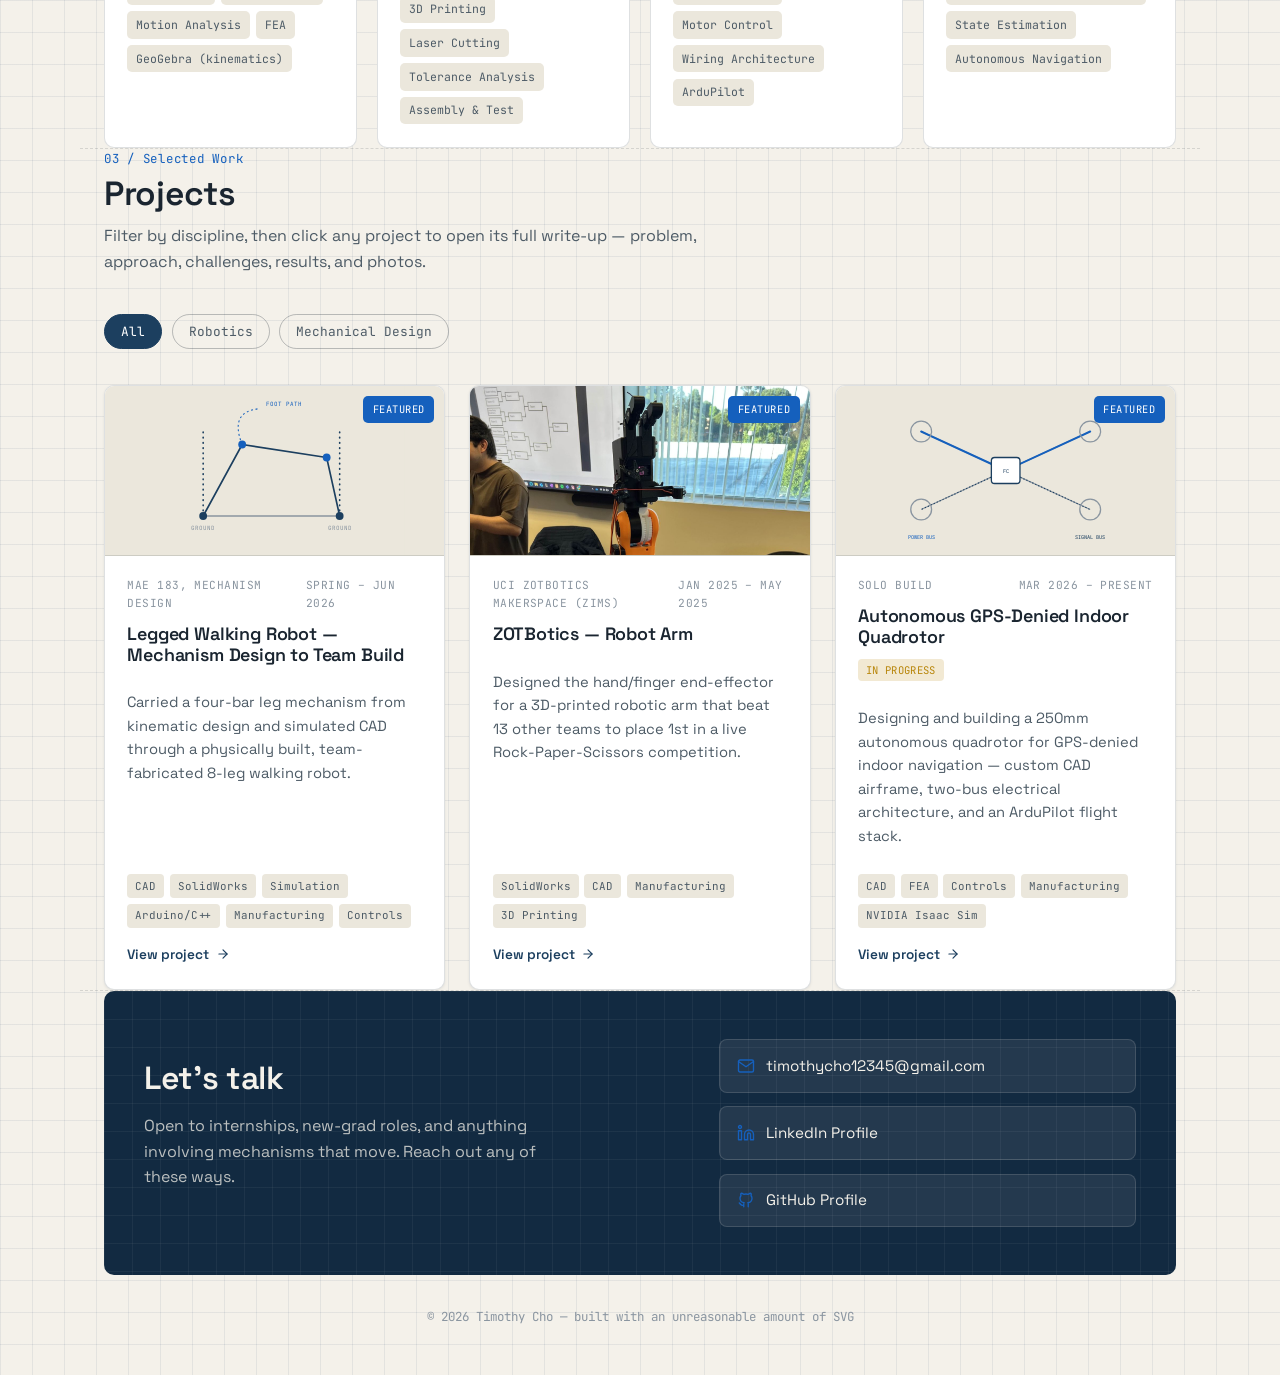
==== commit d8e8551e: "Polish About layout, Eight Legged page, and ZOTBotics crops - About: balance the two columns (text +" ====
--- a/index.html
+++ b/index.html
@@ -73,13 +73,16 @@
               <li>Open to internship / new-grad roles in robotics &amp; mechanical design</li>
             </ul>
           </div>
-          <div class="about-card game-card" data-reveal>
-            <h4>Take a break</h4>
-            <p class="game-note">In case my girlfriend thinks my portfolio is boring, this one's for her.</p>
-            <iframe class="game-frame" src="trex-game/" title="Pochacco Runner, a small jumping game" scrolling="no" loading="lazy"></iframe>
-            <p class="game-hint">Click the box, then jump with Space or a tap. I built this one from scratch. <a href="trex-game/">Play full size</a></p>
-          </div>
         </div>
+      </div>
+
+      <div class="about-card game-card game-banner" data-reveal>
+        <div class="game-copy">
+          <h4>Take a break</h4>
+          <p class="game-note">In case my girlfriend thinks my portfolio is boring, this one's for her.</p>
+          <p class="game-hint">Click the box, then jump with Space or a tap. I built this one from scratch. <a href="trex-game/">Play full size</a></p>
+        </div>
+        <iframe class="game-frame" src="trex-game/" title="Pochacco Runner, a small jumping game" scrolling="no" loading="lazy"></iframe>
       </div>
     </section>
 
--- a/css/style.css
+++ b/css/style.css
@@ -354,8 +354,21 @@
 .about-card li { margin-bottom: 0.5rem; }
 .about-card li:last-child { margin-bottom: 0; }
 
-/* Side column: stacks the "Currently" card and the mini-game card */
+/* Side column: the "Currently" card (the mini-game sits in a full-width banner below) */
 .about-side { display: flex; flex-direction: column; gap: 1.5rem; }
+
+/* "Take a break" banner: copy on the left, game on the right */
+.game-banner {
+  display: grid;
+  grid-template-columns: 0.8fr 1.2fr;
+  gap: 2.5rem;
+  align-items: center;
+  margin-top: 2.5rem;
+  padding: 1.75rem 2rem;
+}
+.game-banner h4 { margin-bottom: 0.7rem; }
+.game-banner .game-note { font-size: 1.05rem; margin-bottom: 0.8rem; }
+.game-banner .game-hint { margin: 0; }
 
 .game-frame {
   display: block;
@@ -595,7 +608,7 @@
 .proj-diagram {
   max-width: 560px;
   aspect-ratio: 4 / 3;
-  background: var(--bg-elevated);
+  background: var(--bg-inset);
   border: 1px solid var(--border);
   border-radius: var(--radius);
   box-shadow: var(--shadow-sm);
@@ -742,8 +755,8 @@
 @media (max-width: 860px) {
   .hero { grid-template-columns: 1fr; padding-top: 3.5rem; }
   .hero-visual { max-width: 420px; margin: 0 auto; }
-  .about-grid { grid-template-columns: 1fr; }
-  .about-side { max-width: 480px; }
+  .about-grid { grid-template-columns: 1fr; gap: 2rem; }
+  .game-banner { grid-template-columns: 1fr; gap: 1.25rem; padding: 1.5rem; }
   .contact-card { grid-template-columns: 1fr; padding: 2.2rem 1.6rem; }
 }
 
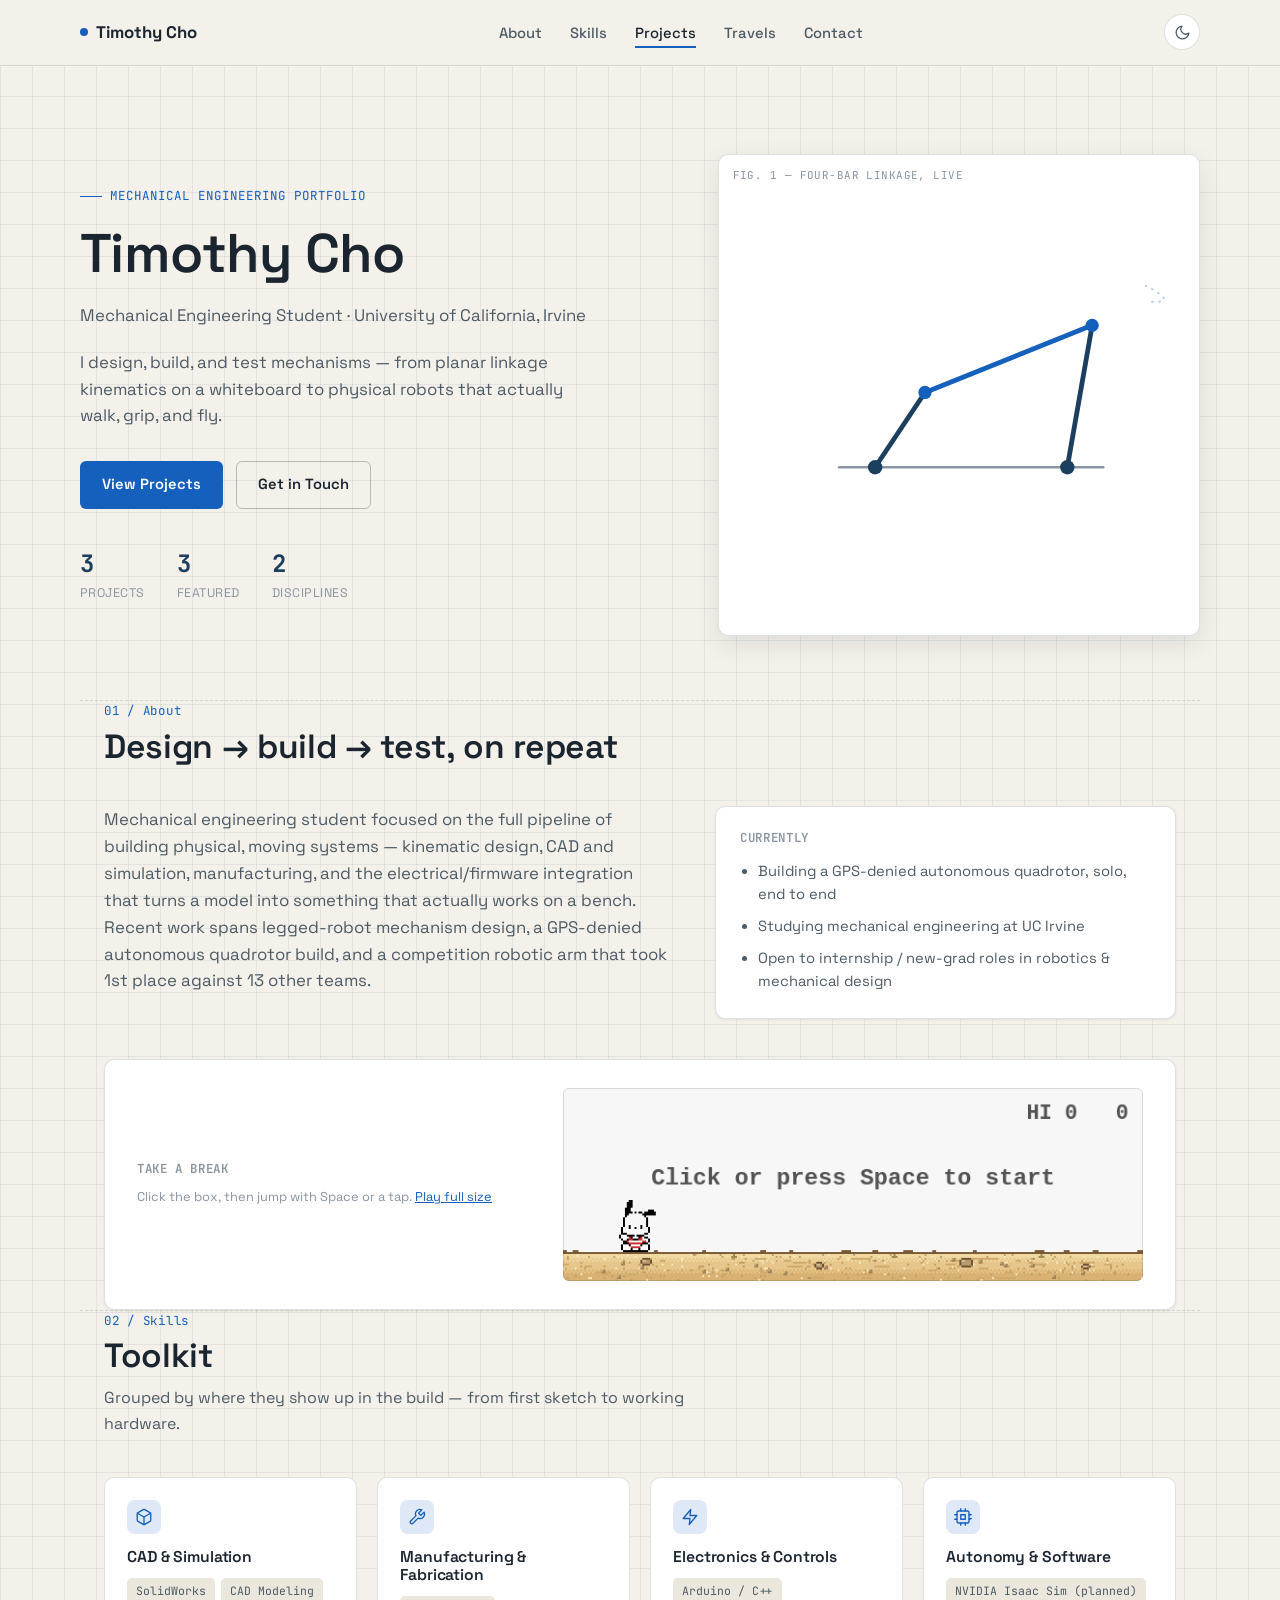
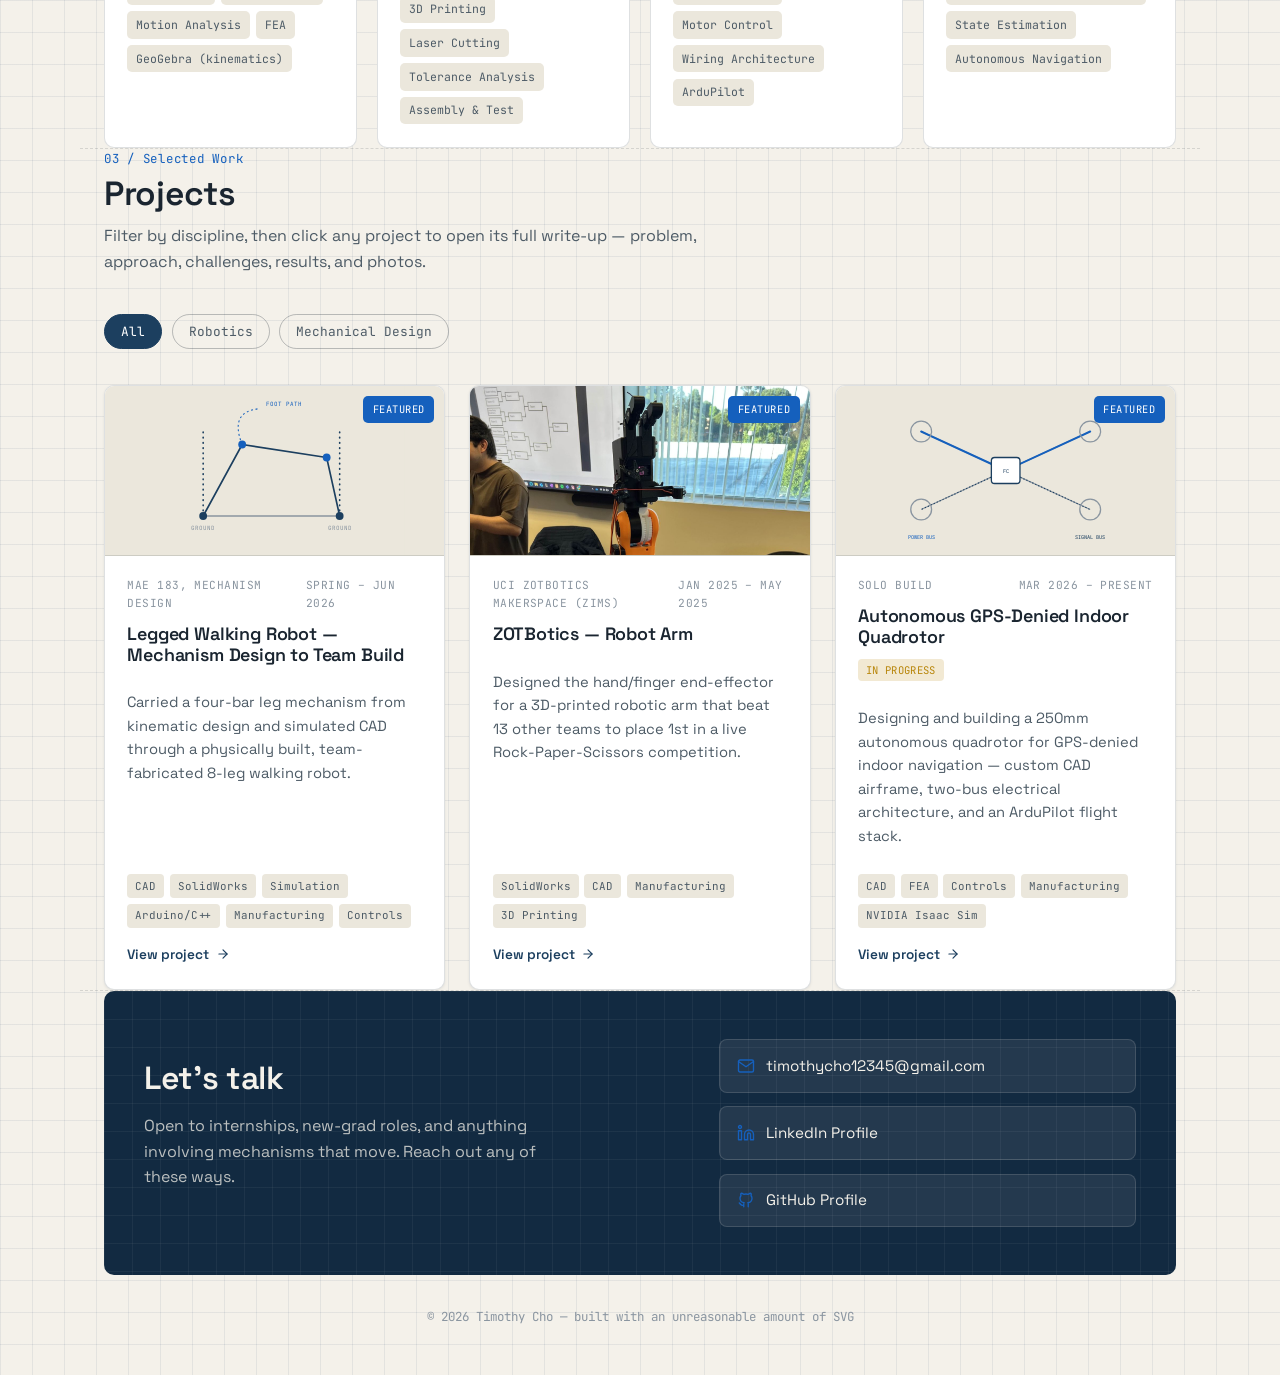
==== commit 054e62ee: "Update index.html" ====
--- a/index.html
+++ b/index.html
@@ -79,8 +79,7 @@
       <div class="about-card game-card game-banner" data-reveal>
         <div class="game-copy">
           <h4>Take a break</h4>
-          <p class="game-note">In case my girlfriend thinks my portfolio is boring, this one's for her.</p>
-          <p class="game-hint">Click the box, then jump with Space or a tap. I built this one from scratch. <a href="trex-game/">Play full size</a></p>
+          <p class="game-hint">Click the box, then jump with Space or a tap. <a href="trex-game/">Play full size</a></p>
         </div>
         <iframe class="game-frame" src="trex-game/" title="Pochacco Runner, a small jumping game" scrolling="no" loading="lazy"></iframe>
       </div>
--- a/css/style.css
+++ b/css/style.css
@@ -654,6 +654,25 @@
 .proj-gallery img:hover { transform: translateY(-3px); box-shadow: var(--shadow-md); }
 .proj-gallery figcaption { font-size: 0.82rem; color: var(--ink-faint); margin-top: 0.5rem; }
 
+/* Videos: same roomy grid as the photo gallery */
+.proj-videos {
+  display: grid;
+  grid-template-columns: repeat(auto-fill, minmax(340px, 1fr));
+  gap: 1.4rem 1.1rem;
+  margin-top: 0.4rem;
+}
+.proj-videos figure { margin: 0; }
+.proj-videos video {
+  width: 100%;
+  aspect-ratio: 16 / 9;
+  object-fit: contain;
+  display: block;
+  background: #0b131b;
+  border: 1px solid var(--border);
+  border-radius: 8px;
+}
+.proj-videos figcaption { font-size: 0.85rem; color: var(--ink-soft); margin-top: 0.5rem; }
+
 /* Separate areas for component write-ups (e.g. Snorlax + Bear Walker) */
 .proj-area {
   margin-top: 3.5rem;
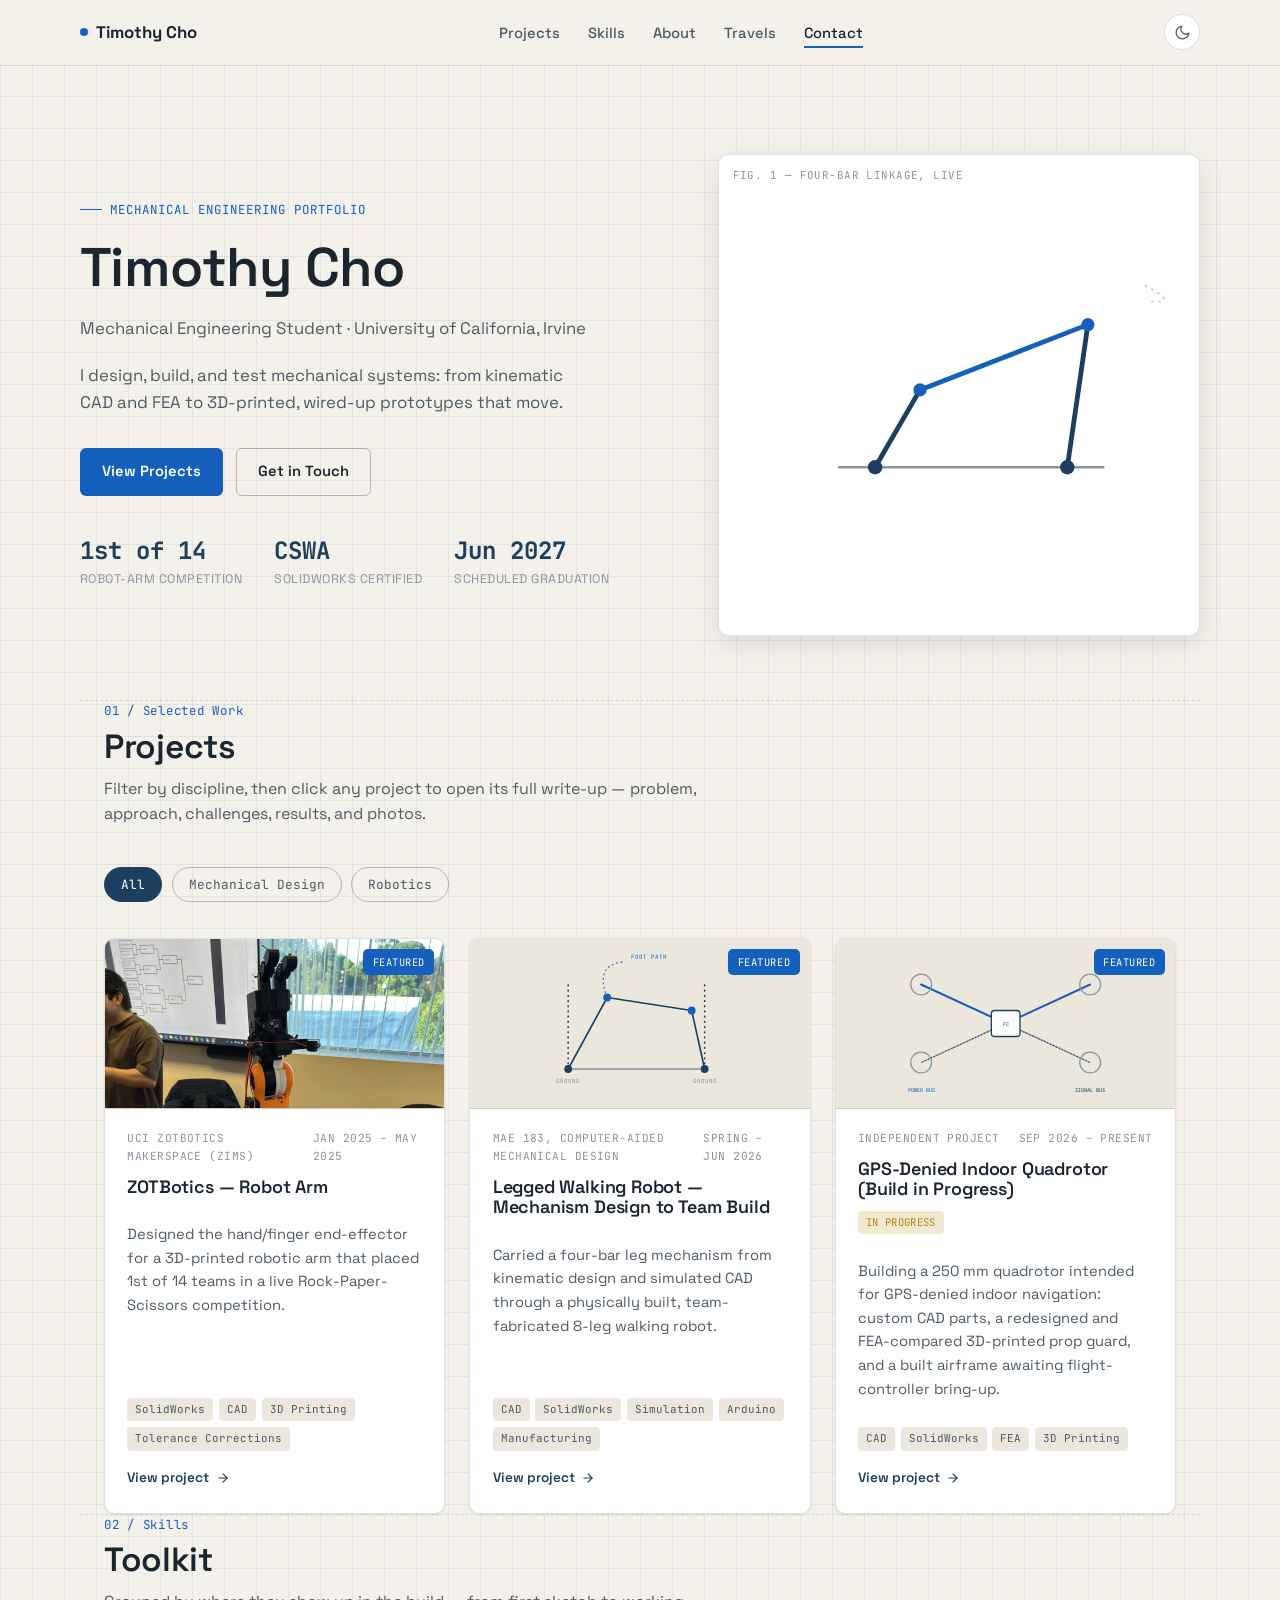
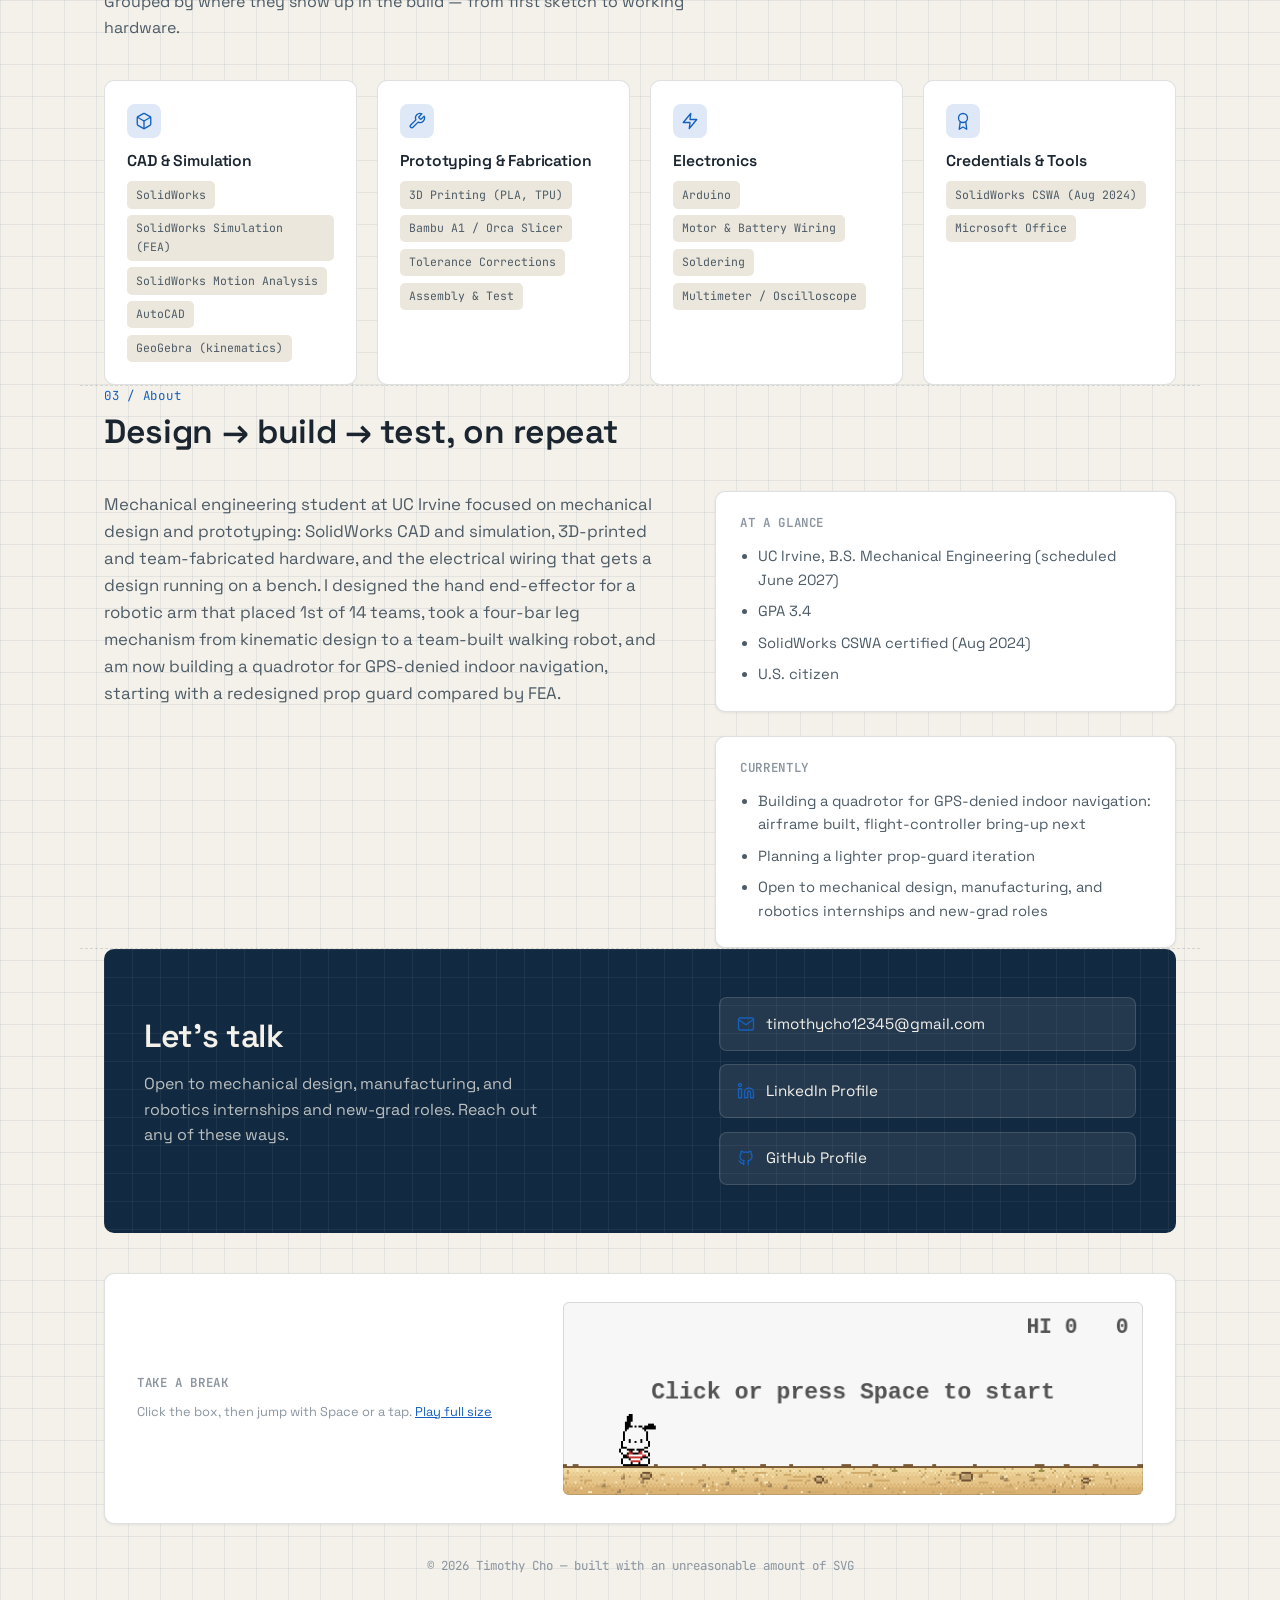
==== commit 56e6f173: "Retarget portfolio for engineering roles; align claims with Career OS - Reorder: projects first, the" ====
--- a/index.html
+++ b/index.html
@@ -4,7 +4,7 @@
   <meta charset="UTF-8" />
   <meta name="viewport" content="width=device-width, initial-scale=1.0" />
   <title>Timothy Cho | Mechanical Engineering Portfolio</title>
-  <meta name="description" content="Timothy Cho — mechanical engineering student. Robotics, mechanism design, and hands-on builds from kinematic CAD to physical prototypes." />
+  <meta name="description" content="Timothy Cho — mechanical engineering student at UC Irvine (B.S., scheduled June 2027). SolidWorks CAD and FEA, 3D-printed prototypes, and electromechanical builds." />
 
   <link rel="preconnect" href="https://fonts.googleapis.com">
   <link rel="preconnect" href="https://fonts.gstatic.com" crossorigin>
@@ -18,9 +18,9 @@
     <div class="wrap nav-inner">
       <a href="#top" class="nav-brand"><span class="dot"></span>Timothy Cho</a>
       <ul class="nav-links" id="nav-links">
+        <li><a href="#projects">Projects</a></li>
+        <li><a href="#skills">Skills</a></li>
         <li><a href="#about">About</a></li>
-        <li><a href="#skills">Skills</a></li>
-        <li><a href="#projects">Projects</a></li>
         <li><a href="travel.html">Travels</a></li>
         <li><a href="#contact">Contact</a></li>
       </ul>
@@ -44,11 +44,7 @@
           <a href="#projects" class="btn btn-primary">View Projects</a>
           <a href="#contact" class="btn btn-outline">Get in Touch</a>
         </div>
-        <div class="hero-stats">
-          <div class="hero-stat"><div class="num" id="stat-projects">0</div><div class="label">Projects</div></div>
-          <div class="hero-stat"><div class="num" id="stat-featured">0</div><div class="label">Featured</div></div>
-          <div class="hero-stat"><div class="num" id="stat-categories">0</div><div class="label">Disciplines</div></div>
-        </div>
+        <div class="hero-stats" id="hero-stats"></div>
       </div>
       <div class="hero-visual">
         <span class="tag">FIG. 1 — FOUR-BAR LINKAGE, LIVE</span>
@@ -56,33 +52,15 @@
       </div>
     </section>
 
-    <!-- ===== About ===== -->
-    <section id="about" class="wrap">
+    <!-- ===== Projects ===== -->
+    <section id="projects" class="wrap">
       <div class="section-head">
-        <div class="section-num">01 / About</div>
-        <h2 class="section-title">Design → build → test, on repeat</h2>
+        <div class="section-num">01 / Selected Work</div>
+        <h2 class="section-title">Projects</h2>
+        <p class="section-sub">Filter by discipline, then click any project to open its full write-up — problem, approach, challenges, results, and photos.</p>
       </div>
-      <div class="about-grid">
-        <div class="about-text" id="about-text" data-reveal></div>
-        <div class="about-side">
-          <div class="about-card" data-reveal>
-            <h4>Currently</h4>
-            <ul>
-              <li>Building a GPS-denied autonomous quadrotor, solo, end to end</li>
-              <li>Studying mechanical engineering at UC Irvine</li>
-              <li>Open to internship / new-grad roles in robotics &amp; mechanical design</li>
-            </ul>
-          </div>
-        </div>
-      </div>
-
-      <div class="about-card game-card game-banner" data-reveal>
-        <div class="game-copy">
-          <h4>Take a break</h4>
-          <p class="game-hint">Click the box, then jump with Space or a tap. <a href="trex-game/">Play full size</a></p>
-        </div>
-        <iframe class="game-frame" src="trex-game/" title="Pochacco Runner, a small jumping game" scrolling="no" loading="lazy"></iframe>
-      </div>
+      <div class="filter-bar" id="filter-bar"></div>
+      <div class="project-grid" id="project-grid"></div>
     </section>
 
     <!-- ===== Skills ===== -->
@@ -95,15 +73,34 @@
       <div class="skills-grid" id="skills-grid"></div>
     </section>
 
-    <!-- ===== Projects ===== -->
-    <section id="projects" class="wrap">
+    <!-- ===== About ===== -->
+    <section id="about" class="wrap">
       <div class="section-head">
-        <div class="section-num">03 / Selected Work</div>
-        <h2 class="section-title">Projects</h2>
-        <p class="section-sub">Filter by discipline, then click any project to open its full write-up — problem, approach, challenges, results, and photos.</p>
+        <div class="section-num">03 / About</div>
+        <h2 class="section-title">Design → build → test, on repeat</h2>
       </div>
-      <div class="filter-bar" id="filter-bar"></div>
-      <div class="project-grid" id="project-grid"></div>
+      <div class="about-grid">
+        <div class="about-text" id="about-text" data-reveal></div>
+        <div class="about-side">
+          <div class="about-card" data-reveal>
+            <h4>At a glance</h4>
+            <ul>
+              <li>UC Irvine, B.S. Mechanical Engineering (scheduled June 2027)</li>
+              <li>GPA 3.4</li>
+              <li>SolidWorks CSWA certified (Aug 2024)</li>
+              <li>U.S. citizen</li>
+            </ul>
+          </div>
+          <div class="about-card" data-reveal>
+            <h4>Currently</h4>
+            <ul>
+              <li>Building a quadrotor for GPS-denied indoor navigation: airframe built, flight-controller bring-up next</li>
+              <li>Planning a lighter prop-guard iteration</li>
+              <li>Open to mechanical design, manufacturing, and robotics internships and new-grad roles</li>
+            </ul>
+          </div>
+        </div>
+      </div>
     </section>
 
     <!-- ===== Contact ===== -->
@@ -111,13 +108,24 @@
       <div class="contact-card" data-reveal>
         <div>
           <h2>Let's talk</h2>
-          <p>Open to internships, new-grad roles, and anything involving mechanisms that move. Reach out any of these ways.</p>
+          <p>Open to mechanical design, manufacturing, and robotics internships and new-grad roles. Reach out any of these ways.</p>
         </div>
         <div class="contact-links">
           <a class="contact-link" id="contact-mail" href="#"><span></span></a>
           <a class="contact-link" id="contact-linkedin" href="#" target="_blank" rel="noopener"><span></span>LinkedIn Profile</a>
           <a class="contact-link" id="contact-github" href="#" target="_blank" rel="noopener"><span></span>GitHub Profile</a>
         </div>
+      </div>
+    </section>
+
+    <!-- ===== Take a break ===== -->
+    <section id="break" class="wrap">
+      <div class="about-card game-card game-banner" data-reveal>
+        <div class="game-copy">
+          <h4>Take a break</h4>
+          <p class="game-hint">Click the box, then jump with Space or a tap. <a href="trex-game/">Play full size</a></p>
+        </div>
+        <iframe class="game-frame" src="trex-game/" title="Pochacco Runner, a small jumping game" scrolling="no" loading="lazy"></iframe>
       </div>
     </section>
 
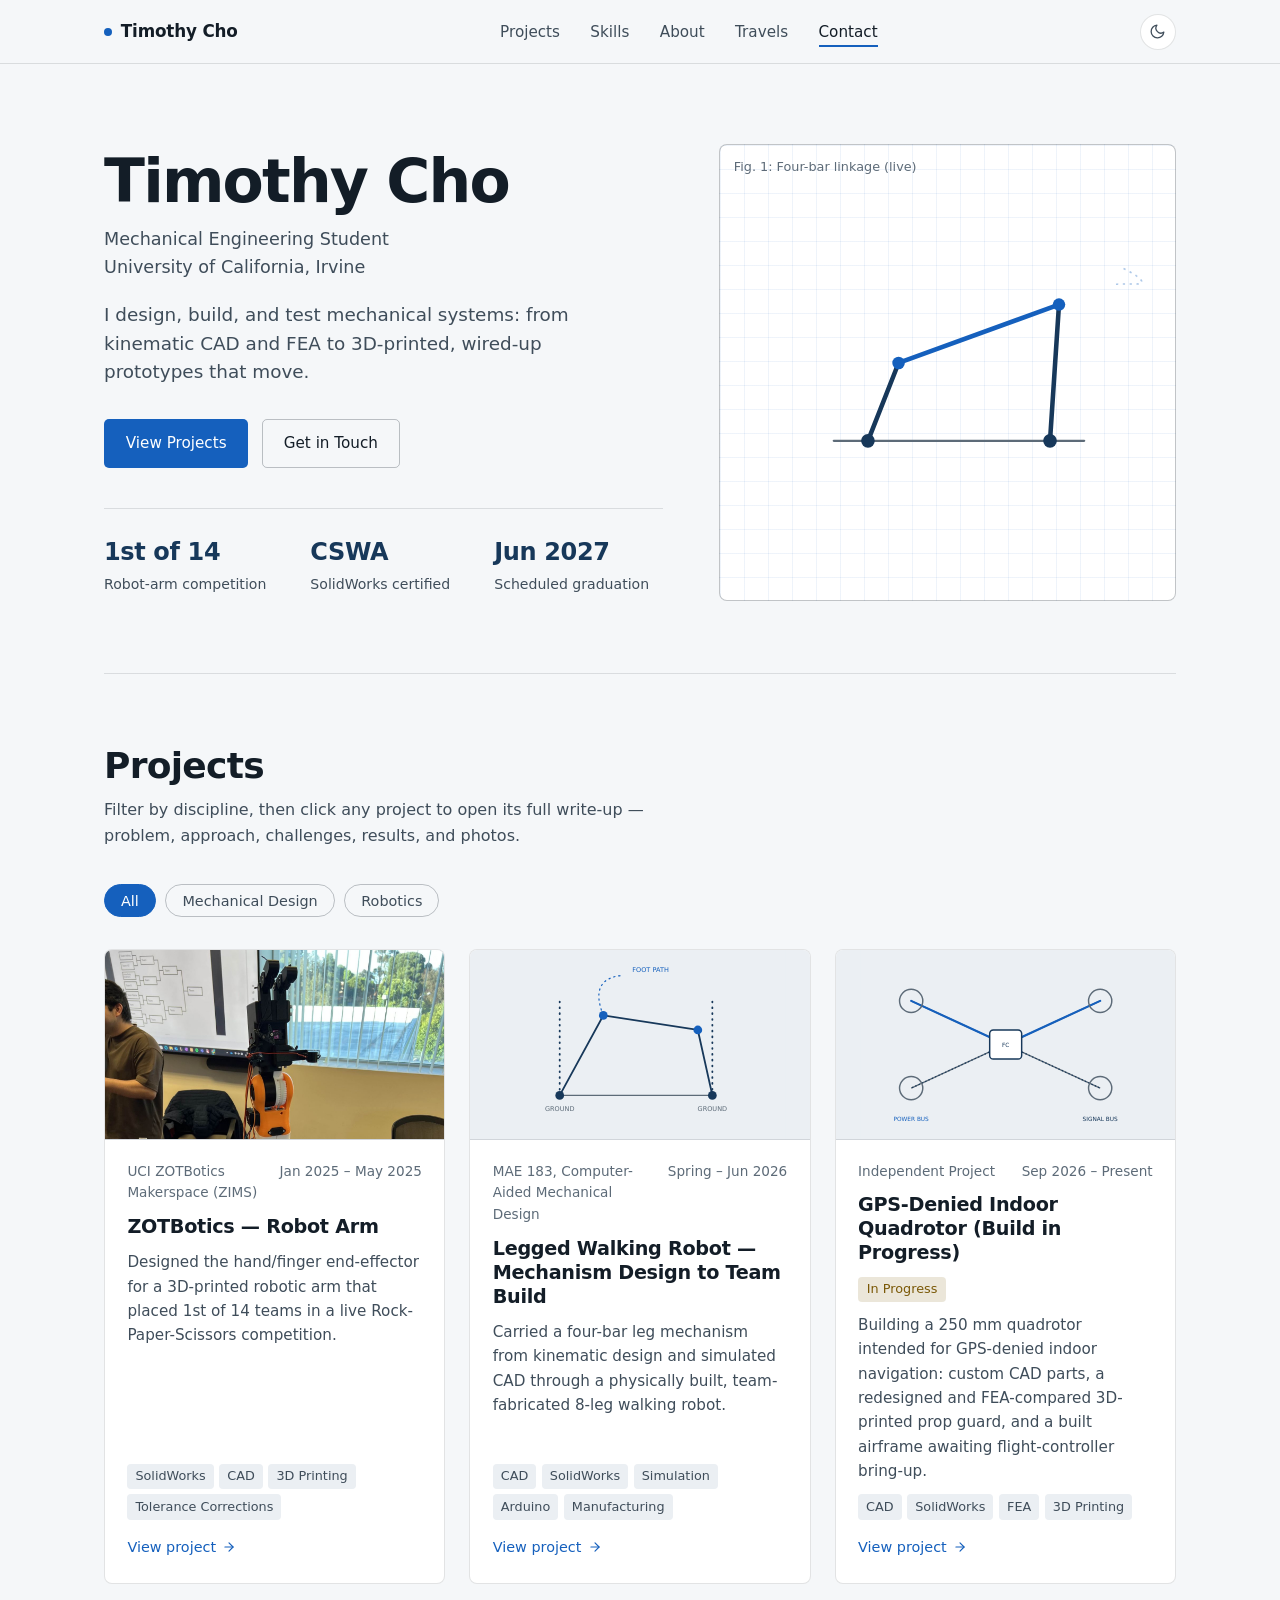
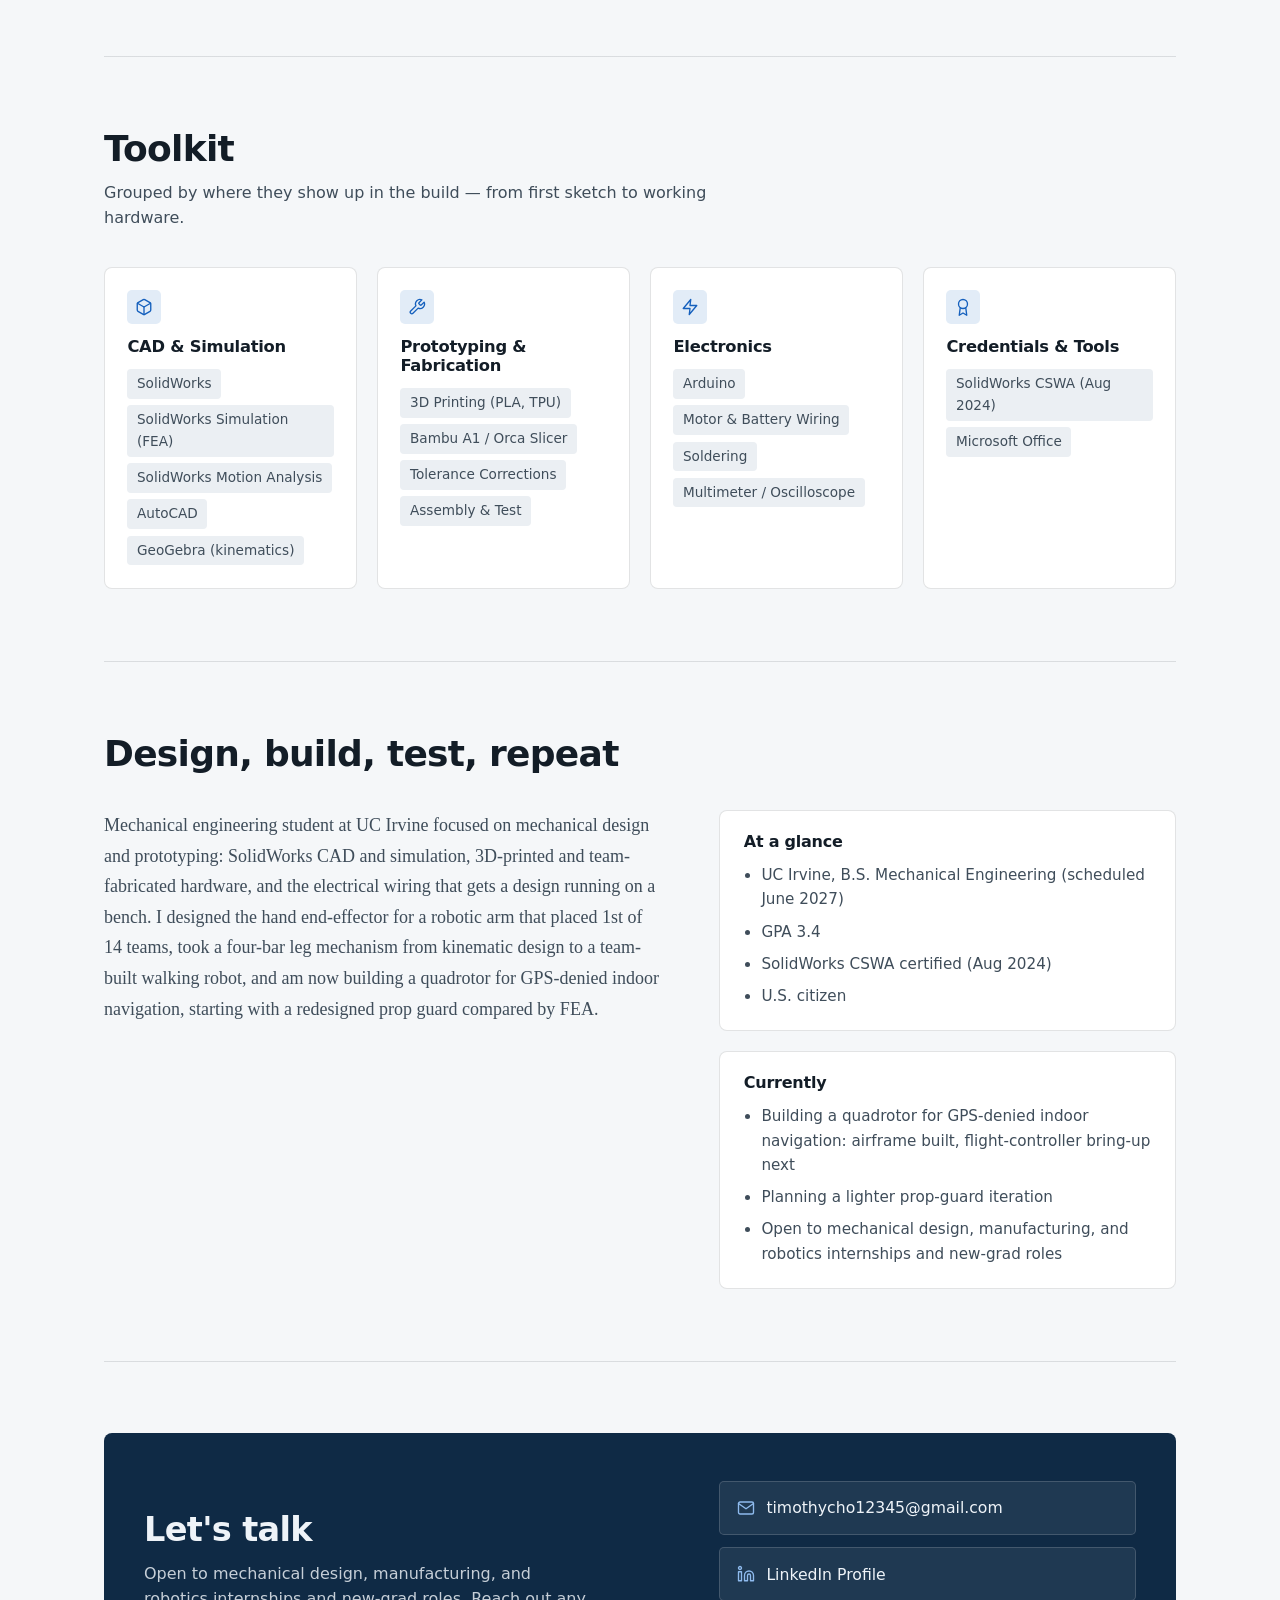
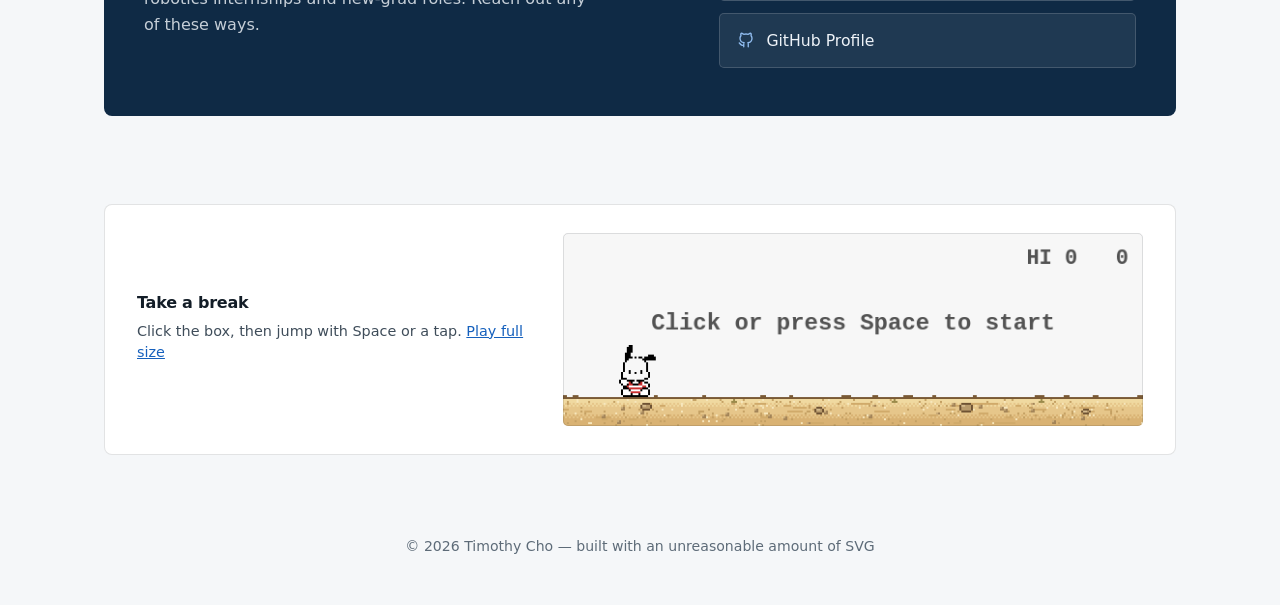
==== commit 2f872f8d: "Restyle typography and chrome for a more professional look - Fonts: IBM Plex Sans (interface, headin" ====
--- a/index.html
+++ b/index.html
@@ -6,10 +6,9 @@
   <title>Timothy Cho | Mechanical Engineering Portfolio</title>
   <meta name="description" content="Timothy Cho — mechanical engineering student at UC Irvine (B.S., scheduled June 2027). SolidWorks CAD and FEA, 3D-printed prototypes, and electromechanical builds." />
 
-  <link rel="preconnect" href="https://fonts.googleapis.com">
-  <link rel="preconnect" href="https://fonts.gstatic.com" crossorigin>
-  <link href="https://fonts.googleapis.com/css2?family=Space+Grotesk:wght@400;500;600;700&family=JetBrains+Mono:wght@400;500;600&display=swap" rel="stylesheet">
-
+  <link rel="preload" href="fonts/ibm-plex-sans-latin-400-normal.woff2" as="font" type="font/woff2" crossorigin>
+  <link rel="preload" href="fonts/ibm-plex-sans-latin-600-normal.woff2" as="font" type="font/woff2" crossorigin>
+  <link rel="stylesheet" href="css/fonts.css" />
   <link rel="stylesheet" href="css/style.css" />
 </head>
 <body>
@@ -36,7 +35,6 @@
     <!-- ===== Hero ===== -->
     <section class="hero wrap">
       <div class="hero-text">
-        <div class="eyebrow">Mechanical Engineering Portfolio</div>
         <h1 id="hero-name">Timothy Cho</h1>
         <p class="hero-role" id="hero-role">Mechanical Engineering Student</p>
         <p class="hero-tagline" id="hero-tagline"></p>
@@ -47,7 +45,7 @@
         <div class="hero-stats" id="hero-stats"></div>
       </div>
       <div class="hero-visual">
-        <span class="tag">FIG. 1 — FOUR-BAR LINKAGE, LIVE</span>
+        <span class="tag">Fig. 1: Four-bar linkage (live)</span>
         <div id="hero-linkage" style="width:100%;height:100%;"></div>
       </div>
     </section>
@@ -55,7 +53,6 @@
     <!-- ===== Projects ===== -->
     <section id="projects" class="wrap">
       <div class="section-head">
-        <div class="section-num">01 / Selected Work</div>
         <h2 class="section-title">Projects</h2>
         <p class="section-sub">Filter by discipline, then click any project to open its full write-up — problem, approach, challenges, results, and photos.</p>
       </div>
@@ -66,7 +63,6 @@
     <!-- ===== Skills ===== -->
     <section id="skills" class="wrap">
       <div class="section-head">
-        <div class="section-num">02 / Skills</div>
         <h2 class="section-title">Toolkit</h2>
         <p class="section-sub">Grouped by where they show up in the build — from first sketch to working hardware.</p>
       </div>
@@ -76,8 +72,7 @@
     <!-- ===== About ===== -->
     <section id="about" class="wrap">
       <div class="section-head">
-        <div class="section-num">03 / About</div>
-        <h2 class="section-title">Design → build → test, on repeat</h2>
+        <h2 class="section-title">Design, build, test, repeat</h2>
       </div>
       <div class="about-grid">
         <div class="about-text" id="about-text" data-reveal></div>
--- a/css/fonts.css
+++ b/css/fonts.css
@@ -0,0 +1,46 @@
+/* Self-hosted fonts (latin subset, SIL Open Font License).
+   IBM Plex Sans: interface, headings, labels.
+   Source Serif 4: long-form write-up text. */
+
+@font-face {
+  font-family: 'IBM Plex Sans';
+  font-style: normal;
+  font-weight: 400;
+  font-display: swap;
+  src: url('../fonts/ibm-plex-sans-latin-400-normal.woff2') format('woff2');
+}
+@font-face {
+  font-family: 'IBM Plex Sans';
+  font-style: normal;
+  font-weight: 500;
+  font-display: swap;
+  src: url('../fonts/ibm-plex-sans-latin-500-normal.woff2') format('woff2');
+}
+@font-face {
+  font-family: 'IBM Plex Sans';
+  font-style: normal;
+  font-weight: 600;
+  font-display: swap;
+  src: url('../fonts/ibm-plex-sans-latin-600-normal.woff2') format('woff2');
+}
+@font-face {
+  font-family: 'Source Serif 4';
+  font-style: normal;
+  font-weight: 400;
+  font-display: swap;
+  src: url('../fonts/source-serif-4-latin-400-normal.woff2') format('woff2');
+}
+@font-face {
+  font-family: 'Source Serif 4';
+  font-style: italic;
+  font-weight: 400;
+  font-display: swap;
+  src: url('../fonts/source-serif-4-latin-400-italic.woff2') format('woff2');
+}
+@font-face {
+  font-family: 'Source Serif 4';
+  font-style: normal;
+  font-weight: 600;
+  font-display: swap;
+  src: url('../fonts/source-serif-4-latin-600-normal.woff2') format('woff2');
+}
--- a/css/style.css
+++ b/css/style.css
@@ -1,78 +1,92 @@
 /* ==========================================================================
    Timothy Cho — Engineering Portfolio
-   Theme: technical / blueprint. Grid-paper texture, drafting-style accents,
-   monospace for technical metadata, clean sans for reading text.
+   Voice: an engineering report. Cool paper, navy ink, one blue accent.
+   IBM Plex Sans for interface and headings; Source Serif 4 for the long-form
+   write-ups. The grid paper appears only behind the live linkage figure,
+   like a drawing sheet. Fonts are loaded from css/fonts.css.
    ========================================================================== */
 
 :root {
-  --font-sans: 'Space Grotesk', -apple-system, BlinkMacSystemFont, 'Segoe UI', sans-serif;
-  --font-mono: 'JetBrains Mono', 'SF Mono', Consolas, monospace;
-
-  --bg: #f4f1ea;
+  --font-sans: 'IBM Plex Sans', system-ui, -apple-system, 'Segoe UI', Roboto, sans-serif;
+  --font-serif: 'Source Serif 4', Georgia, 'Times New Roman', serif;
+
+  --bg: #f5f7f9;
   --bg-elevated: #ffffff;
-  --bg-inset: #ebe7dc;
-  --grid-line: rgba(28, 63, 95, 0.08);
-  --ink: #1a2530;
-  --ink-soft: #4d5b66;
-  --ink-faint: #8a95a0;
-  --border: rgba(26, 37, 48, 0.14);
-  --border-strong: rgba(26, 37, 48, 0.28);
-
-  --blue: #1c3f5f;
-  --blue-deep: #122a41;
-  --orange: #1560bd;
-  --orange-soft: #bcd6f2;
-
-  --status-progress: #b8860b;
-  --status-planned: #8a95a0;
-
-  --radius: 10px;
-  --radius-sm: 6px;
-  --shadow-sm: 0 1px 3px rgba(26, 37, 48, 0.08);
-  --shadow-md: 0 8px 24px rgba(26, 37, 48, 0.10);
-  --shadow-lg: 0 20px 48px rgba(26, 37, 48, 0.16);
+  --bg-inset: #ebeff3;
+  --grid-line: rgba(21, 96, 189, 0.07);
+  --ink: #131d27;
+  --ink-soft: #3f4d5a;
+  --ink-faint: #5d6b78;
+  --border: rgba(19, 29, 39, 0.12);
+  --border-strong: rgba(19, 29, 39, 0.26);
+
+  --blue: #17385a;
+  --blue-deep: #0f2a45;
+  --accent: #1560bd;
+  --accent-strong: #0f4f9c;
+  --accent-soft: #cfe0f5;
+  --on-accent: #ffffff;
+
+  --status-progress: #7a5806;
+  --status-planned: #5d6b78;
+
+  --radius: 8px;
+  --radius-sm: 5px;
+  --shadow-sm: 0 1px 2px rgba(19, 29, 39, 0.06);
+  --shadow-md: 0 6px 20px rgba(19, 29, 39, 0.09);
+  --shadow-lg: 0 20px 48px rgba(19, 29, 39, 0.16);
 
   --max-width: 1120px;
-  --transition: 220ms cubic-bezier(0.4, 0, 0.2, 1);
+  --gutter: 1.5rem;
+  --transition: 180ms ease;
 }
 
 :root[data-theme="dark"] {
-  --bg: #0f1720;
-  --bg-elevated: #16212c;
-  --bg-inset: #0b131b;
-  --grid-line: rgba(79, 143, 224, 0.07);
-  --ink: #e9edf1;
-  --ink-soft: #aab6c0;
-  --ink-faint: #6b7a86;
-  --border: rgba(233, 237, 241, 0.12);
-  --border-strong: rgba(233, 237, 241, 0.24);
-
-  --blue: #6fa8d8;
-  --blue-deep: #9fc4e8;
-  --orange: #4f8fe0;
-  --orange-soft: #bcd6f2;
-
-  --shadow-sm: 0 1px 3px rgba(0, 0, 0, 0.3);
+  --bg: #0e151c;
+  --bg-elevated: #151f29;
+  --bg-inset: #0a1016;
+  --grid-line: rgba(91, 155, 234, 0.09);
+  --ink: #e7ecf1;
+  --ink-soft: #aab6c1;
+  --ink-faint: #8794a0;
+  --border: rgba(231, 236, 241, 0.12);
+  --border-strong: rgba(231, 236, 241, 0.26);
+
+  --blue: #86b4e6;
+  --blue-deep: #a9c9ee;
+  --accent: #5b9bea;
+  --accent-strong: #7db0f0;
+  --accent-soft: #234a78;
+  --on-accent: #08121c;
+
+  --status-progress: #e0b24a;
+  --status-planned: #8794a0;
+
+  --shadow-sm: 0 1px 2px rgba(0, 0, 0, 0.3);
   --shadow-md: 0 8px 24px rgba(0, 0, 0, 0.35);
   --shadow-lg: 0 24px 56px rgba(0, 0, 0, 0.5);
 }
 
 @media (prefers-color-scheme: dark) {
   :root:not([data-theme="light"]) {
-    --bg: #0f1720;
-    --bg-elevated: #16212c;
-    --bg-inset: #0b131b;
-    --grid-line: rgba(79, 143, 224, 0.07);
-    --ink: #e9edf1;
-    --ink-soft: #aab6c0;
-    --ink-faint: #6b7a86;
-    --border: rgba(233, 237, 241, 0.12);
-    --border-strong: rgba(233, 237, 241, 0.24);
-    --blue: #6fa8d8;
-    --blue-deep: #9fc4e8;
-    --orange: #4f8fe0;
-    --orange-soft: #bcd6f2;
-    --shadow-sm: 0 1px 3px rgba(0, 0, 0, 0.3);
+    --bg: #0e151c;
+    --bg-elevated: #151f29;
+    --bg-inset: #0a1016;
+    --grid-line: rgba(91, 155, 234, 0.09);
+    --ink: #e7ecf1;
+    --ink-soft: #aab6c1;
+    --ink-faint: #8794a0;
+    --border: rgba(231, 236, 241, 0.12);
+    --border-strong: rgba(231, 236, 241, 0.26);
+    --blue: #86b4e6;
+    --blue-deep: #a9c9ee;
+    --accent: #5b9bea;
+    --accent-strong: #7db0f0;
+    --accent-soft: #234a78;
+    --on-accent: #08121c;
+    --status-progress: #e0b24a;
+    --status-planned: #8794a0;
+    --shadow-sm: 0 1px 2px rgba(0, 0, 0, 0.3);
     --shadow-md: 0 8px 24px rgba(0, 0, 0, 0.35);
     --shadow-lg: 0 24px 56px rgba(0, 0, 0, 0.5);
   }
@@ -84,36 +98,37 @@
 body {
   margin: 0;
   font-family: var(--font-sans);
-  background:
-    linear-gradient(var(--grid-line) 1px, transparent 1px) 0 0 / 32px 32px,
-    linear-gradient(90deg, var(--grid-line) 1px, transparent 1px) 0 0 / 32px 32px,
-    var(--bg);
+  font-size: 1rem;
+  background: var(--bg);
   color: var(--ink);
   line-height: 1.6;
   -webkit-font-smoothing: antialiased;
+  text-rendering: optimizeLegibility;
   transition: background-color var(--transition), color var(--transition);
 }
 
+/* Horizontal padding only, so vertical section/hero padding can never be
+   cancelled by this rule. */
 .wrap {
   max-width: var(--max-width);
-  margin: 0 auto;
-  padding: 0 1.5rem;
+  margin-inline: auto;
+  padding-inline: var(--gutter);
 }
 
 a { color: inherit; }
 
-.mono { font-family: var(--font-mono); }
-
-h1, h2, h3, h4 { line-height: 1.15; margin: 0; font-weight: 600; letter-spacing: -0.01em; }
-
-::selection { background: var(--orange-soft); color: var(--blue-deep); }
+h1, h2, h3, h4 { line-height: 1.15; margin: 0; font-weight: 600; letter-spacing: -0.015em; }
+
+::selection { background: var(--accent-soft); color: var(--ink); }
+
+:focus-visible { outline: 2px solid var(--accent); outline-offset: 3px; }
 
 /* ---------- Nav ---------- */
 .nav {
   position: sticky;
   top: 0;
   z-index: 100;
-  background: color-mix(in srgb, var(--bg) 88%, transparent);
+  background: color-mix(in srgb, var(--bg) 92%, transparent);
   backdrop-filter: blur(10px);
   border-bottom: 1px solid var(--border);
 }
@@ -122,29 +137,30 @@
   display: flex;
   align-items: center;
   justify-content: space-between;
-  padding: 0.9rem 0;
+  padding-block: 0.85rem;
 }
 
 .nav-brand {
-  font-weight: 700;
+  font-weight: 600;
   font-size: 1.05rem;
+  letter-spacing: -0.01em;
   text-decoration: none;
   display: flex;
   align-items: center;
-  gap: 0.5rem;
+  gap: 0.55rem;
 }
 
 .nav-brand .dot {
   width: 8px;
   height: 8px;
   border-radius: 50%;
-  background: var(--orange);
+  background: var(--accent);
   display: inline-block;
 }
 
 .nav-links {
   display: flex;
-  gap: 1.75rem;
+  gap: 1.9rem;
   list-style: none;
   margin: 0;
   padding: 0;
@@ -152,7 +168,7 @@
 
 .nav-links a {
   text-decoration: none;
-  font-size: 0.92rem;
+  font-size: 0.95rem;
   color: var(--ink-soft);
   font-weight: 500;
   position: relative;
@@ -167,7 +183,7 @@
   bottom: -2px;
   width: 0;
   height: 2px;
-  background: var(--orange);
+  background: var(--accent);
   transition: width var(--transition);
 }
 
@@ -189,9 +205,9 @@
   align-items: center;
   justify-content: center;
   color: var(--ink-soft);
-  transition: border-color var(--transition), color var(--transition), transform var(--transition);
-}
-.theme-toggle:hover { border-color: var(--orange); color: var(--orange); transform: rotate(20deg); }
+  transition: border-color var(--transition), color var(--transition);
+}
+.theme-toggle:hover { border-color: var(--accent); color: var(--accent); }
 .theme-toggle svg { width: 17px; height: 17px; }
 :root[data-theme="dark"] .theme-toggle .icon-moon { display: none; }
 :root:not([data-theme="dark"]) .theme-toggle .icon-sun { display: none; }
@@ -203,6 +219,7 @@
   border: 1px solid var(--border);
   border-radius: 8px;
   background: var(--bg-elevated);
+  color: var(--ink-soft);
   cursor: pointer;
   align-items: center;
   justify-content: center;
@@ -214,161 +231,151 @@
   display: inline-flex;
   align-items: center;
   gap: 0.5rem;
-  padding: 0.7rem 1.3rem;
+  padding: 0.72rem 1.3rem;
   border-radius: var(--radius-sm);
-  font-weight: 600;
-  font-size: 0.92rem;
+  font-family: inherit;
+  font-weight: 500;
+  font-size: 0.95rem;
   text-decoration: none;
   cursor: pointer;
   border: 1px solid transparent;
-  transition: transform var(--transition), box-shadow var(--transition), background var(--transition), border-color var(--transition);
-}
-.btn-primary { background: var(--orange); color: #fff; }
-.btn-primary:hover { transform: translateY(-2px); box-shadow: var(--shadow-md); }
+  transition: background var(--transition), border-color var(--transition), color var(--transition);
+}
+.btn-primary { background: var(--accent); color: var(--on-accent); }
+.btn-primary:hover { background: var(--accent-strong); }
 .btn-outline { background: transparent; border-color: var(--border-strong); color: var(--ink); }
-.btn-outline:hover { border-color: var(--orange); color: var(--orange); transform: translateY(-2px); }
-.btn-sm { padding: 0.45rem 0.9rem; font-size: 0.82rem; }
+.btn-outline:hover { border-color: var(--accent); color: var(--accent); }
+.btn-sm { padding: 0.45rem 0.9rem; font-size: 0.85rem; }
 
 /* ---------- Hero ---------- */
 .hero {
-  padding: 5.5rem 0 4rem;
+  padding-block: 5rem 4.5rem;
   display: grid;
   grid-template-columns: 1.1fr 0.9fr;
-  gap: 3rem;
-  align-items: center;
-}
-
-.eyebrow {
-  font-family: var(--font-mono);
-  font-size: 0.78rem;
-  letter-spacing: 0.08em;
-  text-transform: uppercase;
-  color: var(--orange);
-  display: flex;
-  align-items: center;
-  gap: 0.5rem;
-  margin-bottom: 1rem;
-}
-.eyebrow::before {
-  content: '';
-  width: 22px;
-  height: 1px;
-  background: var(--orange);
+  gap: 3.5rem;
+  align-items: center;
 }
 
 .hero h1 {
-  font-size: clamp(2.2rem, 4.4vw, 3.4rem);
-  margin-bottom: 0.9rem;
-}
-.hero h1 .accent { color: var(--orange); }
+  font-size: clamp(2.5rem, 5vw, 3.75rem);
+  line-height: 1.04;
+  letter-spacing: -0.03em;
+  margin-bottom: 0.8rem;
+}
 
 .hero-role {
-  font-size: 1.05rem;
-  color: var(--ink-soft);
-  margin-bottom: 1.25rem;
-}
+  font-size: 1.1rem;
+  font-weight: 500;
+  color: var(--ink-soft);
+  margin: 0 0 1.25rem;
+}
+
+.hero-role span { display: block; }
 
 .hero-tagline {
-  font-size: 1.05rem;
-  color: var(--ink-soft);
-  max-width: 46ch;
-  margin-bottom: 2rem;
-}
-
-.hero-actions { display: flex; gap: 0.85rem; flex-wrap: wrap; margin-bottom: 2.25rem; }
+  font-size: 1.15rem;
+  line-height: 1.55;
+  color: var(--ink-soft);
+  max-width: 44ch;
+  margin: 0 0 2rem;
+}
+
+.hero-actions { display: flex; gap: 0.85rem; flex-wrap: wrap; margin-bottom: 2.5rem; }
 
 .hero-stats {
   display: flex;
-  gap: 2rem;
+  gap: 1.5rem 2.75rem;
   flex-wrap: wrap;
+  padding-top: 1.5rem;
+  border-top: 1px solid var(--border);
 }
 .hero-stat .num {
-  font-family: var(--font-mono);
   font-size: 1.5rem;
-  font-weight: 700;
+  font-weight: 600;
+  letter-spacing: -0.015em;
+  font-variant-numeric: tabular-nums;
   color: var(--blue);
 }
-:root[data-theme="dark"] .hero-stat .num { color: var(--blue-deep); }
 .hero-stat .label {
-  font-size: 0.78rem;
-  color: var(--ink-faint);
-  text-transform: uppercase;
-  letter-spacing: 0.04em;
-}
-
+  font-size: 0.88rem;
+  color: var(--ink-soft);
+  margin-top: 0.1rem;
+}
+
+/* The drawing sheet: grid paper lives here and nowhere else. */
 .hero-visual {
   position: relative;
   aspect-ratio: 1 / 1;
-  border: 1px solid var(--border);
-  border-radius: var(--radius);
-  background: var(--bg-elevated);
-  box-shadow: var(--shadow-md);
+  border: 1px solid var(--border-strong);
+  border-radius: var(--radius);
+  background:
+    linear-gradient(var(--grid-line) 1px, transparent 1px) 0 0 / 24px 24px,
+    linear-gradient(90deg, var(--grid-line) 1px, transparent 1px) 0 0 / 24px 24px,
+    var(--bg-elevated);
   overflow: hidden;
 }
 .hero-visual .tag {
   position: absolute;
   top: 12px;
   left: 14px;
-  font-family: var(--font-mono);
-  font-size: 0.68rem;
+  font-size: 0.8rem;
   color: var(--ink-faint);
-  letter-spacing: 0.04em;
 }
 .hero-visual svg { width: 100%; height: 100%; }
 
 /* ---------- Section scaffolding ---------- */
-section { padding: 4.5rem 0; }
-.section-head { margin-bottom: 2.5rem; max-width: 60ch; }
-.section-num {
-  font-family: var(--font-mono);
-  font-size: 0.78rem;
-  color: var(--orange);
-  letter-spacing: 0.06em;
-}
+section { padding-block: 4.5rem; }
+.section-head { margin-bottom: 2.25rem; max-width: 62ch; }
 .section-title {
-  font-size: clamp(1.6rem, 3vw, 2.1rem);
-  margin-top: 0.4rem;
-}
-.section-sub { color: var(--ink-soft); margin-top: 0.6rem; }
-
-#about, #skills { border-top: 1px dashed var(--border); }
+  font-size: clamp(1.75rem, 3vw, 2.25rem);
+  letter-spacing: -0.02em;
+}
+.section-sub { color: var(--ink-soft); margin: 0.65rem 0 0; max-width: 60ch; }
+
+/* Hairline between sections, centered to the content width (the section
+   itself carries the gutter padding, so a plain border would overhang it). */
+#projects, #skills, #about, #contact {
+  background: linear-gradient(var(--border), var(--border)) 50% 0 / calc(100% - 2 * var(--gutter)) 1px no-repeat;
+}
 
 .about-grid {
   display: grid;
   grid-template-columns: 1.1fr 0.9fr;
-  gap: 3rem;
+  gap: 3.5rem;
   align-items: start;
 }
-.about-text { font-size: 1.05rem; color: var(--ink-soft); }
+.about-text {
+  font-family: var(--font-serif);
+  font-size: 1.125rem;
+  line-height: 1.7;
+  color: var(--ink-soft);
+  max-width: 62ch;
+}
 .about-text p { margin: 0 0 1rem; }
 
 .about-card {
   background: var(--bg-elevated);
   border: 1px solid var(--border);
   border-radius: var(--radius);
-  padding: 1.5rem;
-  box-shadow: var(--shadow-sm);
-}
-.about-card h4 { font-family: var(--font-mono); font-size: 0.78rem; text-transform: uppercase; letter-spacing: 0.05em; color: var(--ink-faint); margin-bottom: 0.9rem; }
-.about-card ul { margin: 0; padding-left: 1.1rem; color: var(--ink-soft); font-size: 0.92rem; }
+  padding: 1.35rem 1.5rem;
+}
+.about-card h4 { font-size: 1rem; color: var(--ink); margin-bottom: 0.75rem; }
+.about-card ul { margin: 0; padding-left: 1.1rem; color: var(--ink-soft); font-size: 0.95rem; }
 .about-card li { margin-bottom: 0.5rem; }
 .about-card li:last-child { margin-bottom: 0; }
 
-/* Side column: the "Currently" card (the mini-game sits in a full-width banner below) */
-.about-side { display: flex; flex-direction: column; gap: 1.5rem; }
+.about-side { display: flex; flex-direction: column; gap: 1.25rem; }
 
 /* "Take a break" banner: copy on the left, game on the right */
+#break { padding-block: 1rem 3rem; }
 .game-banner {
   display: grid;
   grid-template-columns: 0.8fr 1.2fr;
   gap: 2.5rem;
   align-items: center;
-  margin-top: 2.5rem;
   padding: 1.75rem 2rem;
 }
-.game-banner h4 { margin-bottom: 0.7rem; }
-.game-banner .game-note { font-size: 1.05rem; margin-bottom: 0.8rem; }
-.game-banner .game-hint { margin: 0; }
+.game-banner h4 { margin-bottom: 0.5rem; }
 
 .game-frame {
   display: block;
@@ -380,9 +387,8 @@
   border-radius: var(--radius-sm);
   background: #f7f7f7;
 }
-.game-note { margin: 0 0 0.9rem; font-size: 0.95rem; color: var(--ink-soft); line-height: 1.5; font-style: italic; }
-.game-hint { margin: 0.8rem 0 0; font-size: 0.8rem; color: var(--ink-faint); line-height: 1.5; }
-.game-hint a { color: var(--orange); }
+.game-hint { margin: 0; font-size: 0.9rem; color: var(--ink-soft); line-height: 1.5; }
+.game-hint a { color: var(--accent); }
 
 /* ---------- Skills ---------- */
 .skills-grid {
@@ -395,52 +401,47 @@
   border: 1px solid var(--border);
   border-radius: var(--radius);
   padding: 1.4rem;
-  transition: border-color var(--transition), transform var(--transition);
-}
-.skill-card:hover { border-color: var(--orange); transform: translateY(-3px); }
+}
 .skill-card .icon {
   width: 34px; height: 34px;
-  border-radius: 8px;
-  background: color-mix(in srgb, var(--orange) 14%, transparent);
-  color: var(--orange);
+  border-radius: var(--radius-sm);
+  background: color-mix(in srgb, var(--accent) 12%, transparent);
+  color: var(--accent);
   display: flex; align-items: center; justify-content: center;
   margin-bottom: 0.9rem;
 }
 .skill-card .icon svg { width: 18px; height: 18px; }
-.skill-card h4 { font-size: 0.98rem; margin-bottom: 0.7rem; }
+.skill-card h4 { font-size: 1.02rem; margin-bottom: 0.75rem; }
 .skill-tags { display: flex; flex-wrap: wrap; gap: 0.4rem; }
 .skill-tag {
-  font-family: var(--font-mono);
-  font-size: 0.72rem;
-  padding: 0.28rem 0.55rem;
-  border-radius: 5px;
+  font-size: 0.85rem;
+  padding: 0.25rem 0.6rem;
+  border-radius: 4px;
   background: var(--bg-inset);
   color: var(--ink-soft);
 }
 
 /* ---------- Projects ---------- */
-#projects { border-top: 1px dashed var(--border); }
-
 .filter-bar {
   display: flex;
   gap: 0.6rem;
   flex-wrap: wrap;
-  margin-bottom: 2.25rem;
+  margin-bottom: 2rem;
 }
 .filter-btn {
-  font-family: var(--font-mono);
-  font-size: 0.8rem;
-  padding: 0.5rem 1rem;
+  font-family: inherit;
+  font-size: 0.9rem;
+  font-weight: 500;
+  padding: 0.45rem 1rem;
   border-radius: 999px;
   border: 1px solid var(--border-strong);
   background: transparent;
   color: var(--ink-soft);
   cursor: pointer;
-  transition: all var(--transition);
-}
-.filter-btn:hover { border-color: var(--orange); color: var(--orange); }
-.filter-btn.active { background: var(--blue); border-color: var(--blue); color: #fff; }
-:root[data-theme="dark"] .filter-btn.active { background: var(--orange); border-color: var(--orange); color: var(--blue-deep); }
+  transition: background var(--transition), border-color var(--transition), color var(--transition);
+}
+.filter-btn:hover { border-color: var(--accent); color: var(--accent); }
+.filter-btn.active { background: var(--accent); border-color: var(--accent); color: var(--on-accent); }
 
 .project-grid {
   display: grid;
@@ -455,19 +456,15 @@
   border: 1px solid var(--border);
   border-radius: var(--radius);
   overflow: hidden;
-  box-shadow: var(--shadow-sm);
-  transition: transform var(--transition), box-shadow var(--transition), border-color var(--transition);
+  transition: box-shadow var(--transition), border-color var(--transition);
   display: flex;
   flex-direction: column;
-  opacity: 0;
-  transform: translateY(16px);
-}
-.project-card.reveal { opacity: 1; transform: translateY(0); }
-.project-card:hover { transform: translateY(-4px); box-shadow: var(--shadow-md); border-color: var(--border-strong); }
+}
+.project-card:hover { box-shadow: var(--shadow-md); border-color: var(--border-strong); }
 .project-card.hidden-by-filter { display: none; }
 
 .card-media {
-  height: 170px;
+  height: 190px;
   background: var(--bg-inset);
   position: relative;
   overflow: hidden;
@@ -475,62 +472,43 @@
 }
 .card-media img { width: 100%; height: 100%; object-fit: cover; display: block; }
 .card-media svg { width: 100%; height: 100%; }
-.card-media .featured-badge {
-  position: absolute;
-  top: 10px;
-  right: 10px;
-  background: var(--orange);
-  color: #fff;
-  font-family: var(--font-mono);
-  font-size: 0.65rem;
-  letter-spacing: 0.05em;
-  padding: 0.3rem 0.6rem;
-  border-radius: 5px;
-  text-transform: uppercase;
-}
 
 .card-body { padding: 1.3rem 1.4rem 1.5rem; display: flex; flex-direction: column; gap: 0.7rem; flex: 1; }
 .card-meta {
-  font-family: var(--font-mono);
-  font-size: 0.7rem;
+  font-size: 0.85rem;
   color: var(--ink-faint);
-  text-transform: uppercase;
-  letter-spacing: 0.04em;
   display: flex;
   justify-content: space-between;
-  gap: 0.5rem;
-}
-.card-body h3 { font-size: 1.12rem; }
-.card-oneliner { font-size: 0.92rem; color: var(--ink-soft); flex: 1; }
+  gap: 0.75rem;
+}
+.card-meta span:last-child { white-space: nowrap; }
+.card-body h3 { font-size: 1.2rem; line-height: 1.25; }
+.card-oneliner { margin: 0; font-size: 0.95rem; color: var(--ink-soft); flex: 1; }
 
 .status-pill {
-  font-family: var(--font-mono);
-  font-size: 0.66rem;
-  padding: 0.18rem 0.5rem;
+  font-size: 0.8rem;
+  font-weight: 500;
+  padding: 0.15rem 0.55rem;
   border-radius: 4px;
   align-self: flex-start;
-  text-transform: uppercase;
-  letter-spacing: 0.03em;
-}
-.status-pill.in-progress { background: color-mix(in srgb, var(--status-progress) 18%, transparent); color: var(--status-progress); }
-.status-pill.not-started { background: color-mix(in srgb, var(--status-planned) 22%, transparent); color: var(--ink-soft); }
+}
+.status-pill.in-progress { background: color-mix(in srgb, var(--status-progress) 15%, transparent); color: var(--status-progress); }
+.status-pill.not-started { background: color-mix(in srgb, var(--status-planned) 18%, transparent); color: var(--ink-soft); }
 
 .card-tags { display: flex; flex-wrap: wrap; gap: 0.35rem; }
-.card-tag { font-family: var(--font-mono); font-size: 0.68rem; padding: 0.2rem 0.5rem; background: var(--bg-inset); color: var(--ink-soft); border-radius: 4px; }
+.card-tag { font-size: 0.8rem; padding: 0.15rem 0.5rem; background: var(--bg-inset); color: var(--ink-soft); border-radius: 4px; }
 
 .card-cta {
   margin-top: 0.3rem;
   display: inline-flex;
   align-items: center;
   gap: 0.4rem;
-  font-size: 0.85rem;
-  font-weight: 600;
-  color: var(--blue);
-}
-:root[data-theme="dark"] .card-cta { color: var(--orange); }
+  font-size: 0.9rem;
+  font-weight: 500;
+  color: var(--accent);
+}
 .card-cta svg { width: 14px; height: 14px; transition: transform var(--transition); }
-.project-card:hover .card-cta svg { transform: translateX(4px); }
-.project-card:focus-visible { outline: 2px solid var(--orange); outline-offset: 3px; }
+.project-card:hover .card-cta svg { transform: translateX(3px); }
 
 /* ---------- Lightbox ---------- */
 .lightbox {
@@ -561,27 +539,32 @@
 }
 
 /* ---------- Project page ---------- */
-.project-page { padding-top: 2.2rem; padding-bottom: 4rem; }
+.project-page { padding-block: 2.2rem 4rem; }
 
 .back-home {
   display: inline-flex;
   align-items: center;
   gap: 0.45rem;
-  font-family: var(--font-mono);
-  font-size: 0.8rem;
+  font-size: 0.92rem;
+  font-weight: 500;
   color: var(--ink-soft);
   text-decoration: none;
   padding: 0.35rem 0;
   transition: color var(--transition);
 }
 .back-home svg { width: 15px; height: 15px; transition: transform var(--transition); }
-.back-home:hover { color: var(--orange); }
+.back-home:hover { color: var(--accent); }
 .back-home:hover svg { transform: translateX(-3px); }
 
 .proj-header { margin: 1.6rem 0 2rem; max-width: 78ch; }
-.proj-header .eyebrow { margin-bottom: 0.8rem; }
-.proj-title { font-size: clamp(1.9rem, 4vw, 2.8rem); margin-bottom: 1rem; }
-.proj-lede { font-size: 1.12rem; color: var(--ink-soft); margin: 0 0 1.4rem; max-width: 70ch; }
+.eyebrow {
+  font-size: 0.95rem;
+  font-weight: 500;
+  color: var(--ink-soft);
+  margin-bottom: 0.6rem;
+}
+.proj-title { font-size: clamp(2rem, 4.2vw, 3rem); letter-spacing: -0.025em; line-height: 1.08; margin-bottom: 1rem; }
+.proj-lede { font-size: 1.15rem; line-height: 1.55; color: var(--ink-soft); margin: 0 0 1.4rem; max-width: 64ch; }
 .proj-header .status-pill, .proj-area .status-pill { display: inline-block; margin-bottom: 1rem; }
 
 .proj-meta {
@@ -591,18 +574,16 @@
   gap: 1rem 2rem;
   margin: 0 0 1.2rem;
   padding: 1.1rem 0;
-  border-top: 1px dashed var(--border-strong);
-  border-bottom: 1px dashed var(--border-strong);
+  border-top: 1px solid var(--border);
+  border-bottom: 1px solid var(--border);
 }
 .proj-meta dt {
-  font-family: var(--font-mono);
-  font-size: 0.7rem;
-  text-transform: uppercase;
-  letter-spacing: 0.06em;
-  color: var(--orange);
-  margin-bottom: 0.25rem;
-}
-.proj-meta dd { margin: 0; font-size: 0.95rem; color: var(--ink-soft); }
+  font-size: 0.85rem;
+  font-weight: 600;
+  color: var(--ink-faint);
+  margin-bottom: 0.2rem;
+}
+.proj-meta dd { margin: 0; font-size: 0.95rem; color: var(--ink); }
 .proj-tags { margin-top: 0.4rem; }
 
 .proj-diagram {
@@ -611,7 +592,6 @@
   background: var(--bg-inset);
   border: 1px solid var(--border);
   border-radius: var(--radius);
-  box-shadow: var(--shadow-sm);
   overflow: hidden;
   margin: 0 0 2.5rem;
 }
@@ -619,16 +599,21 @@
 
 .proj-body { margin-bottom: 2rem; }
 
-.proj-section { margin: 0 0 2.2rem; }
+.proj-section { margin: 0 0 2.4rem; }
 .proj-section h3 {
-  font-family: var(--font-mono);
-  font-size: 0.78rem;
-  text-transform: uppercase;
-  letter-spacing: 0.06em;
-  color: var(--orange);
-  margin-bottom: 0.7rem;
-}
-.proj-prose { font-size: 1.02rem; line-height: 1.75; color: var(--ink-soft); max-width: 78ch; }
+  font-size: 1.3rem;
+  letter-spacing: -0.015em;
+  color: var(--ink);
+  margin-bottom: 0.65rem;
+}
+.proj-prose {
+  font-family: var(--font-serif);
+  font-size: 1.0625rem;
+  line-height: 1.72;
+  color: var(--ink-soft);
+  max-width: 68ch;
+}
+.proj-prose strong { font-weight: 600; color: var(--ink); }
 .proj-prose ul { margin: 0; padding-left: 1.2rem; }
 .proj-prose li { margin-bottom: 0.7rem; }
 
@@ -644,15 +629,15 @@
   width: 100%;
   aspect-ratio: 4 / 3;
   object-fit: cover;
-  border-radius: 8px;
+  border-radius: var(--radius);
   cursor: zoom-in;
   border: 1px solid var(--border);
   display: block;
   background: var(--bg-inset);
-  transition: transform var(--transition), box-shadow var(--transition);
-}
-.proj-gallery img:hover { transform: translateY(-3px); box-shadow: var(--shadow-md); }
-.proj-gallery figcaption { font-size: 0.82rem; color: var(--ink-faint); margin-top: 0.5rem; }
+  transition: box-shadow var(--transition);
+}
+.proj-gallery img:hover { box-shadow: var(--shadow-md); }
+.proj-gallery figcaption { font-size: 0.88rem; color: var(--ink-faint); margin-top: 0.5rem; }
 
 /* Videos: same roomy grid as the photo gallery */
 .proj-videos {
@@ -669,18 +654,17 @@
   display: block;
   background: #0b131b;
   border: 1px solid var(--border);
-  border-radius: 8px;
-}
-.proj-videos figcaption { font-size: 0.85rem; color: var(--ink-soft); margin-top: 0.5rem; }
+  border-radius: var(--radius);
+}
+.proj-videos figcaption { font-size: 0.9rem; color: var(--ink-soft); margin-top: 0.5rem; }
 
 /* Separate areas for component write-ups (e.g. Snorlax + Bear Walker) */
 .proj-area {
   margin-top: 3.5rem;
   padding-top: 2.5rem;
-  border-top: 1px dashed var(--border-strong);
-}
-.proj-area .eyebrow { margin-bottom: 0.8rem; }
-.proj-area h2 { font-size: clamp(1.5rem, 3vw, 2.1rem); margin-bottom: 0.9rem; }
+  border-top: 1px solid var(--border);
+}
+.proj-area h2 { font-size: clamp(1.5rem, 3vw, 2.1rem); letter-spacing: -0.02em; margin-bottom: 0.9rem; }
 
 .proj-pager {
   display: grid;
@@ -698,82 +682,64 @@
   background: var(--bg-elevated);
   text-decoration: none;
   font-weight: 600;
-  font-size: 0.95rem;
-  transition: border-color var(--transition), transform var(--transition);
-}
-.proj-pager a:hover { border-color: var(--orange); transform: translateY(-2px); }
+  font-size: 0.98rem;
+  transition: border-color var(--transition);
+}
+.proj-pager a:hover { border-color: var(--accent); }
 .proj-pager a.next { justify-content: space-between; text-align: right; }
 .proj-pager small {
   display: block;
-  font-family: var(--font-mono);
-  font-size: 0.68rem;
-  text-transform: uppercase;
-  letter-spacing: 0.05em;
+  font-size: 0.82rem;
   color: var(--ink-faint);
   font-weight: 400;
   margin-bottom: 0.2rem;
 }
-.proj-pager svg { width: 18px; height: 18px; color: var(--orange); flex-shrink: 0; }
+.proj-pager svg { width: 18px; height: 18px; color: var(--accent); flex-shrink: 0; }
 .proj-back-bottom { margin-top: 2rem; }
 
 /* ---------- Contact ---------- */
-#contact { border-top: 1px dashed var(--border); }
 .contact-card {
-  background: var(--blue-deep);
-  color: #f4f1ea;
+  background: #0f2a45;
+  color: #eef3f8;
   border-radius: var(--radius);
   padding: 3rem 2.5rem;
   display: grid;
   grid-template-columns: 1.3fr 1fr;
   gap: 2rem;
   align-items: center;
-  position: relative;
-  overflow: hidden;
-}
-.contact-card::before {
-  content: '';
-  position: absolute;
-  inset: 0;
-  background: linear-gradient(rgba(244,241,234,0.05) 1px, transparent 1px), linear-gradient(90deg, rgba(244,241,234,0.05) 1px, transparent 1px);
-  background-size: 28px 28px;
-  pointer-events: none;
-}
-.contact-card h2 { font-size: clamp(1.5rem, 3vw, 2rem); margin-bottom: 0.7rem; }
-.contact-card p { color: rgba(244,241,234,0.75); max-width: 42ch; }
-.contact-links { display: flex; flex-direction: column; gap: 0.85rem; z-index: 1; }
+}
+.contact-card h2 { font-size: clamp(1.6rem, 3vw, 2.1rem); letter-spacing: -0.02em; margin-bottom: 0.7rem; }
+.contact-card p { margin: 0; color: rgba(238, 243, 248, 0.82); max-width: 44ch; }
+.contact-links { display: flex; flex-direction: column; gap: 0.75rem; }
 .contact-link {
   display: flex;
   align-items: center;
   gap: 0.7rem;
   text-decoration: none;
-  color: #f4f1ea;
-  font-size: 0.95rem;
+  color: #eef3f8;
+  font-size: 0.98rem;
   padding: 0.85rem 1.1rem;
-  background: rgba(244,241,234,0.08);
-  border: 1px solid rgba(244,241,234,0.14);
-  border-radius: 8px;
-  transition: background var(--transition), transform var(--transition);
-}
-.contact-link:hover { background: rgba(244,241,234,0.16); transform: translateX(3px); }
-.contact-link svg { width: 18px; height: 18px; color: var(--orange); flex-shrink: 0; }
+  background: rgba(255, 255, 255, 0.07);
+  border: 1px solid rgba(255, 255, 255, 0.16);
+  border-radius: var(--radius-sm);
+  transition: background var(--transition), border-color var(--transition);
+}
+.contact-link:hover { background: rgba(255, 255, 255, 0.14); border-color: rgba(255, 255, 255, 0.3); }
+.contact-link svg { width: 18px; height: 18px; color: #8fbbee; flex-shrink: 0; }
+.contact-link:focus-visible { outline-color: #8fbbee; }
 
 /* ---------- Footer ---------- */
 footer {
   padding: 2rem 0 3rem;
   text-align: center;
-  font-family: var(--font-mono);
-  font-size: 0.78rem;
+  font-size: 0.88rem;
   color: var(--ink-faint);
 }
-
-/* ---------- Reveal-on-scroll ---------- */
-[data-reveal] { opacity: 0; transform: translateY(18px); transition: opacity 600ms ease, transform 600ms ease; }
-[data-reveal].revealed { opacity: 1; transform: translateY(0); }
 
 /* ---------- Responsive ---------- */
 @media (max-width: 860px) {
-  .hero { grid-template-columns: 1fr; padding-top: 3.5rem; }
-  .hero-visual { max-width: 420px; margin: 0 auto; }
+  .hero { grid-template-columns: 1fr; padding-block: 3.5rem 3rem; gap: 2.5rem; }
+  .hero-visual { max-width: 420px; margin-inline: auto; width: 100%; }
   .about-grid { grid-template-columns: 1fr; gap: 2rem; }
   .game-banner { grid-template-columns: 1fr; gap: 1.25rem; padding: 1.5rem; }
   .contact-card { grid-template-columns: 1fr; padding: 2.2rem 1.6rem; }
@@ -791,7 +757,7 @@
     right: 0;
     background: var(--bg-elevated);
     border-bottom: 1px solid var(--border);
-    padding: 1rem 1.5rem 1.5rem;
+    padding: 1rem var(--gutter) 1.5rem;
     gap: 1rem;
     box-shadow: var(--shadow-md);
   }
@@ -800,9 +766,16 @@
 @media (max-width: 640px) {
   .proj-pager { grid-template-columns: 1fr; }
   .proj-gallery { grid-template-columns: 1fr; }
+  .proj-videos { grid-template-columns: 1fr; }
+  .project-grid { grid-template-columns: 1fr; }
 }
 
 @media (max-width: 520px) {
-  .hero-stats { gap: 1.3rem; }
-  section { padding: 3.2rem 0; }
-}
+  .hero-stats { gap: 1.25rem 2rem; }
+  section { padding-block: 3.2rem; }
+}
+
+@media (prefers-reduced-motion: reduce) {
+  html { scroll-behavior: auto; }
+  *, *::before, *::after { transition: none !important; }
+}
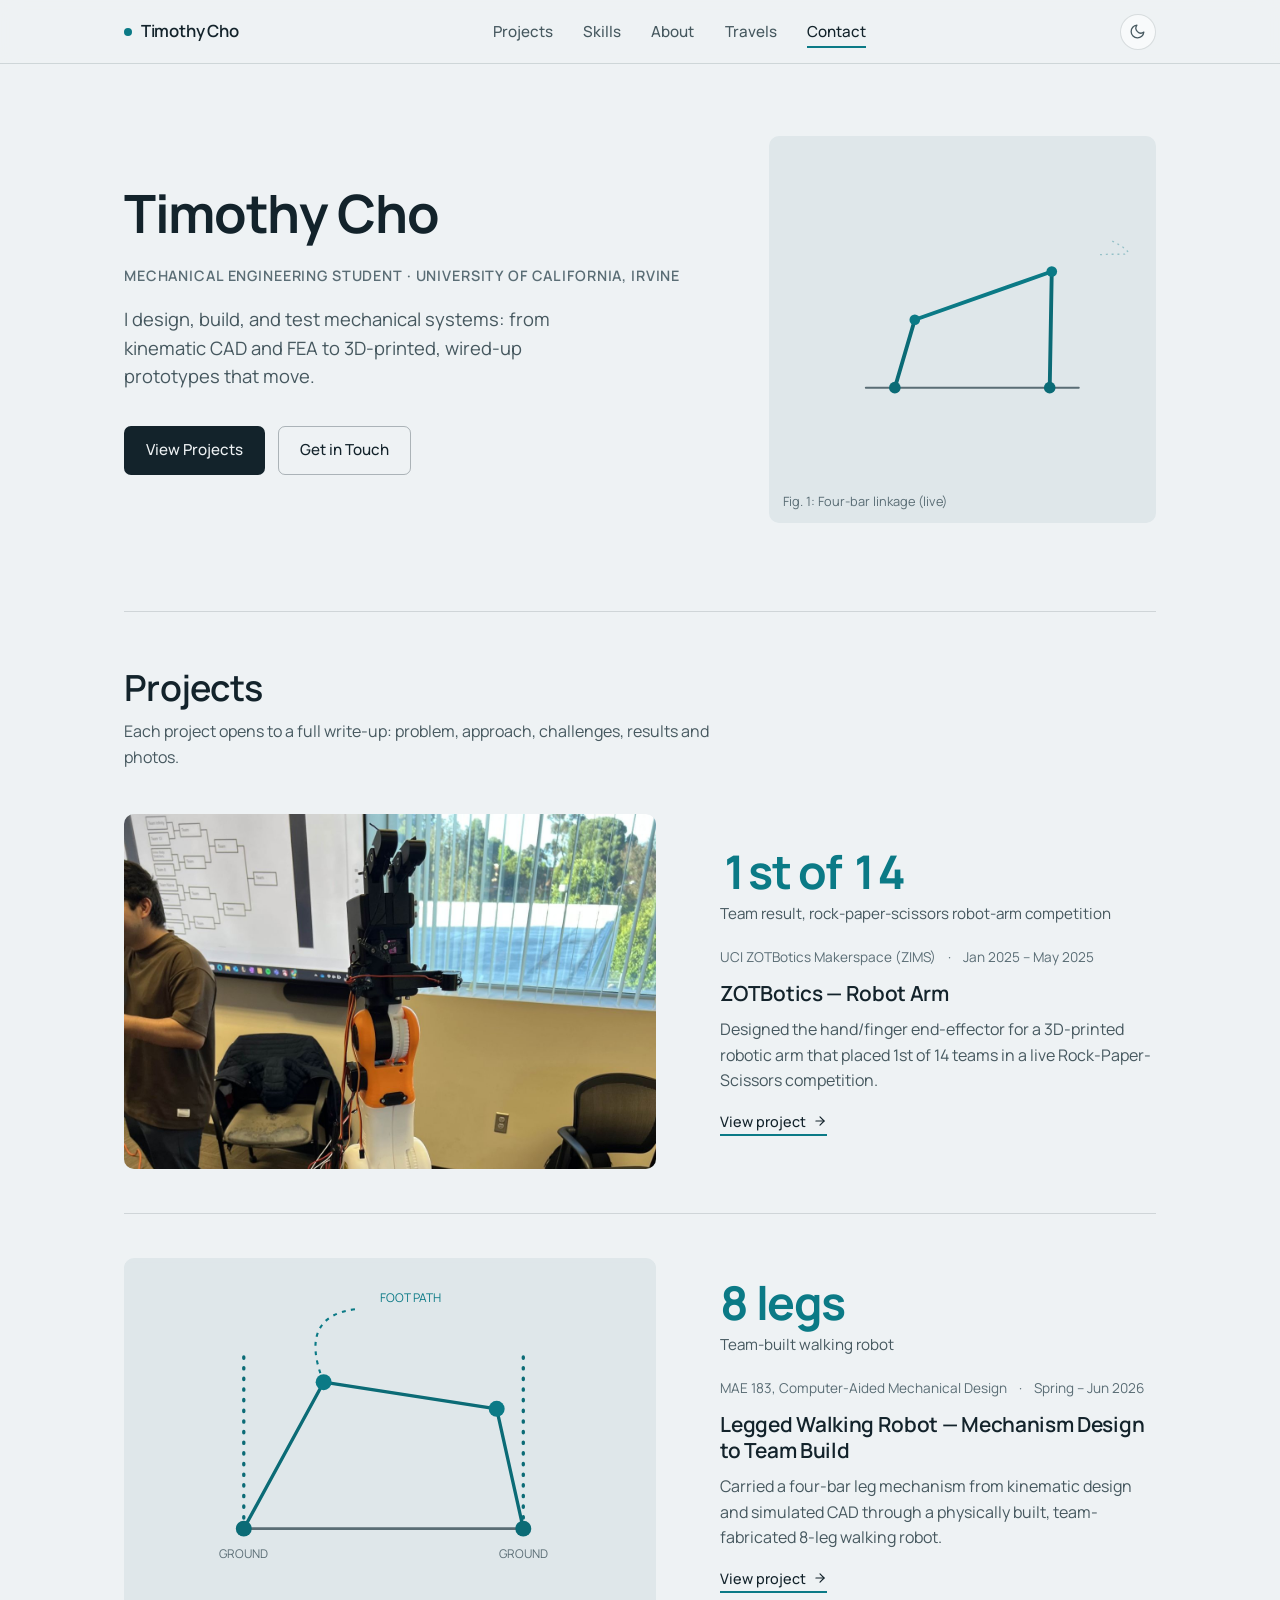
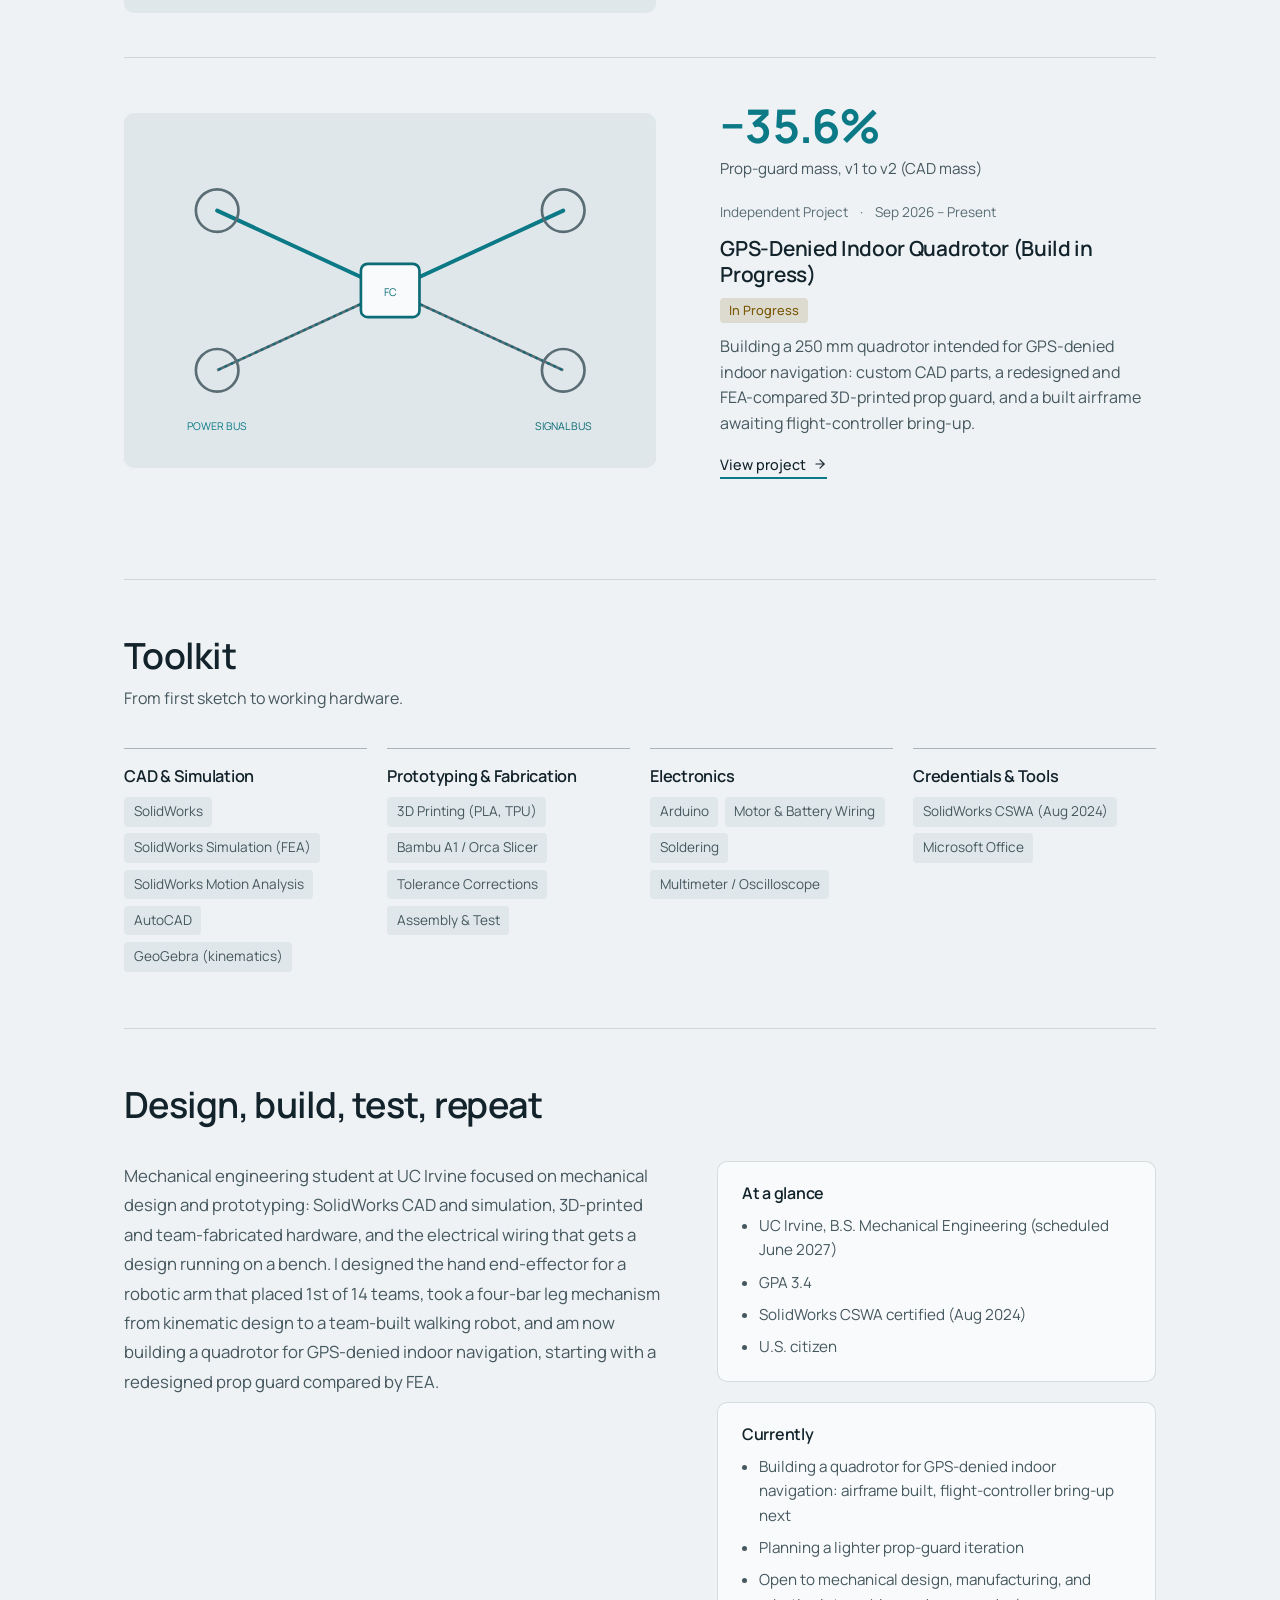
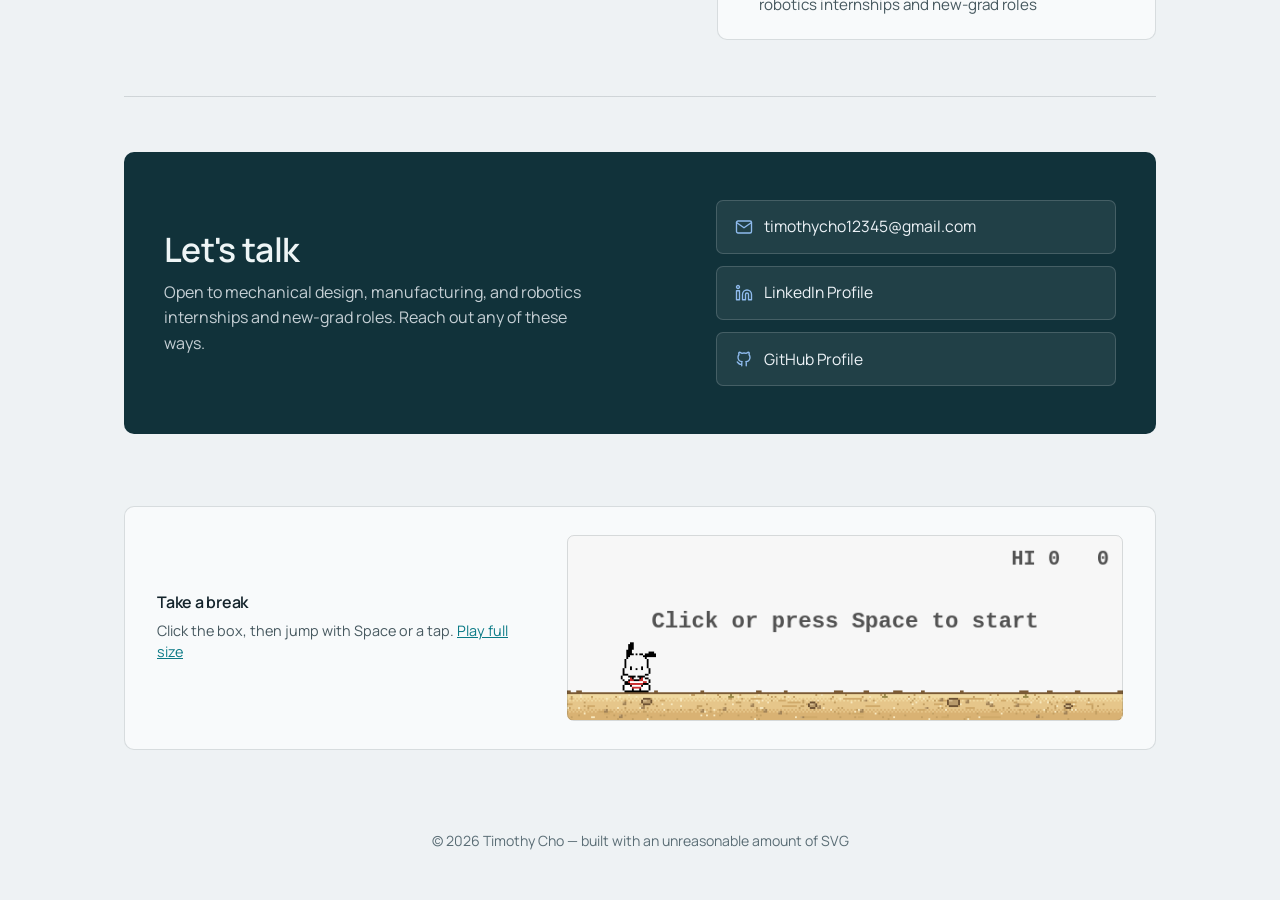
==== commit 13bf6637: "Apply Steel theme and clean project-row layout Manrope throughout, steel gray with teal accent, ligh" ====
--- a/index.html
+++ b/index.html
@@ -6,8 +6,8 @@
   <title>Timothy Cho | Mechanical Engineering Portfolio</title>
   <meta name="description" content="Timothy Cho — mechanical engineering student at UC Irvine (B.S., scheduled June 2027). SolidWorks CAD and FEA, 3D-printed prototypes, and electromechanical builds." />
 
-  <link rel="preload" href="fonts/ibm-plex-sans-latin-400-normal.woff2" as="font" type="font/woff2" crossorigin>
-  <link rel="preload" href="fonts/ibm-plex-sans-latin-600-normal.woff2" as="font" type="font/woff2" crossorigin>
+  <link rel="preload" href="fonts/manrope-latin-400-normal.woff2" as="font" type="font/woff2" crossorigin>
+  <link rel="preload" href="fonts/manrope-latin-700-normal.woff2" as="font" type="font/woff2" crossorigin>
   <link rel="stylesheet" href="css/fonts.css" />
   <link rel="stylesheet" href="css/style.css" />
 </head>
@@ -42,7 +42,6 @@
           <a href="#projects" class="btn btn-primary">View Projects</a>
           <a href="#contact" class="btn btn-outline">Get in Touch</a>
         </div>
-        <div class="hero-stats" id="hero-stats"></div>
       </div>
       <div class="hero-visual">
         <span class="tag">Fig. 1: Four-bar linkage (live)</span>
@@ -54,9 +53,8 @@
     <section id="projects" class="wrap">
       <div class="section-head">
         <h2 class="section-title">Projects</h2>
-        <p class="section-sub">Filter by discipline, then click any project to open its full write-up — problem, approach, challenges, results, and photos.</p>
+        <p class="section-sub">Each project opens to a full write-up: problem, approach, challenges, results and photos.</p>
       </div>
-      <div class="filter-bar" id="filter-bar"></div>
       <div class="project-grid" id="project-grid"></div>
     </section>
 
@@ -64,7 +62,7 @@
     <section id="skills" class="wrap">
       <div class="section-head">
         <h2 class="section-title">Toolkit</h2>
-        <p class="section-sub">Grouped by where they show up in the build — from first sketch to working hardware.</p>
+        <p class="section-sub">From first sketch to working hardware.</p>
       </div>
       <div class="skills-grid" id="skills-grid"></div>
     </section>
--- a/css/fonts.css
+++ b/css/fonts.css
@@ -1,46 +1,30 @@
-/* Self-hosted fonts (latin subset, SIL Open Font License).
-   IBM Plex Sans: interface, headings, labels.
-   Source Serif 4: long-form write-up text. */
+/* Self-hosted Manrope (latin subset, SIL Open Font License). */
 
 @font-face {
-  font-family: 'IBM Plex Sans';
+  font-family: 'Manrope';
   font-style: normal;
   font-weight: 400;
   font-display: swap;
-  src: url('../fonts/ibm-plex-sans-latin-400-normal.woff2') format('woff2');
+  src: url('../fonts/manrope-latin-400-normal.woff2') format('woff2');
 }
 @font-face {
-  font-family: 'IBM Plex Sans';
+  font-family: 'Manrope';
   font-style: normal;
   font-weight: 500;
   font-display: swap;
-  src: url('../fonts/ibm-plex-sans-latin-500-normal.woff2') format('woff2');
+  src: url('../fonts/manrope-latin-500-normal.woff2') format('woff2');
 }
 @font-face {
-  font-family: 'IBM Plex Sans';
+  font-family: 'Manrope';
   font-style: normal;
   font-weight: 600;
   font-display: swap;
-  src: url('../fonts/ibm-plex-sans-latin-600-normal.woff2') format('woff2');
+  src: url('../fonts/manrope-latin-600-normal.woff2') format('woff2');
 }
 @font-face {
-  font-family: 'Source Serif 4';
+  font-family: 'Manrope';
   font-style: normal;
-  font-weight: 400;
+  font-weight: 700;
   font-display: swap;
-  src: url('../fonts/source-serif-4-latin-400-normal.woff2') format('woff2');
+  src: url('../fonts/manrope-latin-700-normal.woff2') format('woff2');
 }
-@font-face {
-  font-family: 'Source Serif 4';
-  font-style: italic;
-  font-weight: 400;
-  font-display: swap;
-  src: url('../fonts/source-serif-4-latin-400-italic.woff2') format('woff2');
-}
-@font-face {
-  font-family: 'Source Serif 4';
-  font-style: normal;
-  font-weight: 600;
-  font-display: swap;
-  src: url('../fonts/source-serif-4-latin-600-normal.woff2') format('woff2');
-}
--- a/css/style.css
+++ b/css/style.css
@@ -1,66 +1,64 @@
 /* ==========================================================================
    Timothy Cho — Engineering Portfolio
-   Voice: an engineering report. Cool paper, navy ink, one blue accent.
-   IBM Plex Sans for interface and headings; Source Serif 4 for the long-form
-   write-ups. The grid paper appears only behind the live linkage figure,
-   like a drawing sheet. Fonts are loaded from css/fonts.css.
+   Voice: a clean engineering report. Cool steel gray, teal accent, Manrope
+   throughout. Light by default, with a matching dark theme.
    ========================================================================== */
 
 :root {
-  --font-sans: 'IBM Plex Sans', system-ui, -apple-system, 'Segoe UI', Roboto, sans-serif;
-  --font-serif: 'Source Serif 4', Georgia, 'Times New Roman', serif;
-
-  --bg: #f5f7f9;
-  --bg-elevated: #ffffff;
-  --bg-inset: #ebeff3;
-  --grid-line: rgba(21, 96, 189, 0.07);
-  --ink: #131d27;
-  --ink-soft: #3f4d5a;
-  --ink-faint: #5d6b78;
-  --border: rgba(19, 29, 39, 0.12);
-  --border-strong: rgba(19, 29, 39, 0.26);
-
-  --blue: #17385a;
-  --blue-deep: #0f2a45;
-  --accent: #1560bd;
-  --accent-strong: #0f4f9c;
-  --accent-soft: #cfe0f5;
+  --font-sans: 'Manrope', system-ui, -apple-system, 'Segoe UI', Roboto, sans-serif;
+  --font-serif: var(--font-sans);
+
+  --bg: #eef2f4;
+  --bg-elevated: #f8fafb;
+  --bg-inset: #dfe7ea;
+  --grid-line: rgba(19, 35, 43, 0.06);
+  --ink: #13232b;
+  --ink-soft: #46585f;
+  --ink-faint: #5a6d75;
+  --border: rgba(19, 35, 43, 0.14);
+  --border-strong: rgba(19, 35, 43, 0.3);
+
+  --blue: #0b6b76;
+  --blue-deep: #0b4d56;
+  --accent: #0b7a86;
+  --accent-strong: #095f69;
+  --accent-soft: #bfe3e7;
   --on-accent: #ffffff;
 
   --status-progress: #7a5806;
-  --status-planned: #5d6b78;
-
-  --radius: 8px;
-  --radius-sm: 5px;
-  --shadow-sm: 0 1px 2px rgba(19, 29, 39, 0.06);
-  --shadow-md: 0 6px 20px rgba(19, 29, 39, 0.09);
-  --shadow-lg: 0 20px 48px rgba(19, 29, 39, 0.16);
-
-  --max-width: 1120px;
+  --status-planned: #5a6d75;
+
+  --radius: 10px;
+  --radius-sm: 7px;
+  --shadow-sm: 0 1px 2px rgba(19, 35, 43, 0.06);
+  --shadow-md: 0 6px 20px rgba(19, 35, 43, 0.09);
+  --shadow-lg: 0 20px 48px rgba(19, 35, 43, 0.16);
+
+  --max-width: 1080px;
   --gutter: 1.5rem;
   --transition: 180ms ease;
 }
 
 :root[data-theme="dark"] {
-  --bg: #0e151c;
-  --bg-elevated: #151f29;
-  --bg-inset: #0a1016;
-  --grid-line: rgba(91, 155, 234, 0.09);
-  --ink: #e7ecf1;
-  --ink-soft: #aab6c1;
-  --ink-faint: #8794a0;
-  --border: rgba(231, 236, 241, 0.12);
-  --border-strong: rgba(231, 236, 241, 0.26);
-
-  --blue: #86b4e6;
-  --blue-deep: #a9c9ee;
-  --accent: #5b9bea;
-  --accent-strong: #7db0f0;
-  --accent-soft: #234a78;
-  --on-accent: #08121c;
+  --bg: #0e171c;
+  --bg-elevated: #15232a;
+  --bg-inset: #0a1115;
+  --grid-line: rgba(63, 183, 196, 0.08);
+  --ink: #e8f0f2;
+  --ink-soft: #a9bbc1;
+  --ink-faint: #8196a0;
+  --border: rgba(232, 240, 242, 0.13);
+  --border-strong: rgba(232, 240, 242, 0.28);
+
+  --blue: #7fd0d9;
+  --blue-deep: #a8e0e6;
+  --accent: #3fb7c4;
+  --accent-strong: #6dcdd8;
+  --accent-soft: #1d4c54;
+  --on-accent: #06161a;
 
   --status-progress: #e0b24a;
-  --status-planned: #8794a0;
+  --status-planned: #8196a0;
 
   --shadow-sm: 0 1px 2px rgba(0, 0, 0, 0.3);
   --shadow-md: 0 8px 24px rgba(0, 0, 0, 0.35);
@@ -69,23 +67,23 @@
 
 @media (prefers-color-scheme: dark) {
   :root:not([data-theme="light"]) {
-    --bg: #0e151c;
-    --bg-elevated: #151f29;
-    --bg-inset: #0a1016;
-    --grid-line: rgba(91, 155, 234, 0.09);
-    --ink: #e7ecf1;
-    --ink-soft: #aab6c1;
-    --ink-faint: #8794a0;
-    --border: rgba(231, 236, 241, 0.12);
-    --border-strong: rgba(231, 236, 241, 0.26);
-    --blue: #86b4e6;
-    --blue-deep: #a9c9ee;
-    --accent: #5b9bea;
-    --accent-strong: #7db0f0;
-    --accent-soft: #234a78;
-    --on-accent: #08121c;
+    --bg: #0e171c;
+    --bg-elevated: #15232a;
+    --bg-inset: #0a1115;
+    --grid-line: rgba(63, 183, 196, 0.08);
+    --ink: #e8f0f2;
+    --ink-soft: #a9bbc1;
+    --ink-faint: #8196a0;
+    --border: rgba(232, 240, 242, 0.13);
+    --border-strong: rgba(232, 240, 242, 0.28);
+    --blue: #7fd0d9;
+    --blue-deep: #a8e0e6;
+    --accent: #3fb7c4;
+    --accent-strong: #6dcdd8;
+    --accent-soft: #1d4c54;
+    --on-accent: #06161a;
     --status-progress: #e0b24a;
-    --status-planned: #8794a0;
+    --status-planned: #8196a0;
     --shadow-sm: 0 1px 2px rgba(0, 0, 0, 0.3);
     --shadow-md: 0 8px 24px rgba(0, 0, 0, 0.35);
     --shadow-lg: 0 24px 56px rgba(0, 0, 0, 0.5);
@@ -241,46 +239,52 @@
   border: 1px solid transparent;
   transition: background var(--transition), border-color var(--transition), color var(--transition);
 }
-.btn-primary { background: var(--accent); color: var(--on-accent); }
-.btn-primary:hover { background: var(--accent-strong); }
+.btn-primary { background: var(--ink); color: var(--bg); }
+.btn-primary:hover { background: var(--accent); color: var(--on-accent); }
 .btn-outline { background: transparent; border-color: var(--border-strong); color: var(--ink); }
 .btn-outline:hover { border-color: var(--accent); color: var(--accent); }
 .btn-sm { padding: 0.45rem 0.9rem; font-size: 0.85rem; }
 
 /* ---------- Hero ---------- */
 .hero {
-  padding-block: 5rem 4.5rem;
-  display: grid;
-  grid-template-columns: 1.1fr 0.9fr;
-  gap: 3.5rem;
+  padding-block: 4.5rem 5.5rem;
+  display: grid;
+  grid-template-columns: 1.2fr 0.8fr;
+  gap: 4rem;
   align-items: center;
 }
 
 .hero h1 {
-  font-size: clamp(2.5rem, 5vw, 3.75rem);
-  line-height: 1.04;
-  letter-spacing: -0.03em;
-  margin-bottom: 0.8rem;
+  font-size: clamp(2.1rem, 4.4vw, 3.3rem);
+  font-weight: 700;
+  line-height: 1.12;
+  letter-spacing: -0.025em;
+  margin-bottom: 1.3rem;
+  text-wrap: balance;
+  max-width: 17em;
 }
 
 .hero-role {
-  font-size: 1.1rem;
-  font-weight: 500;
-  color: var(--ink-soft);
-  margin: 0 0 1.25rem;
-}
-
-.hero-role span { display: block; }
+  font-size: 0.9rem;
+  font-weight: 600;
+  letter-spacing: 0.06em;
+  text-transform: uppercase;
+  color: var(--ink-faint);
+  margin: 0 0 1.1rem;
+}
+
+.hero-role span { display: inline; }
+.hero-role span + span::before { content: ' · '; }
 
 .hero-tagline {
   font-size: 1.15rem;
   line-height: 1.55;
   color: var(--ink-soft);
   max-width: 44ch;
-  margin: 0 0 2rem;
-}
-
-.hero-actions { display: flex; gap: 0.85rem; flex-wrap: wrap; margin-bottom: 2.5rem; }
+  margin: 0 0 2.2rem;
+}
+
+.hero-actions { display: flex; gap: 0.85rem; flex-wrap: wrap; }
 
 .hero-stats {
   display: flex;
@@ -306,25 +310,22 @@
 .hero-visual {
   position: relative;
   aspect-ratio: 1 / 1;
-  border: 1px solid var(--border-strong);
   border-radius: var(--radius);
-  background:
-    linear-gradient(var(--grid-line) 1px, transparent 1px) 0 0 / 24px 24px,
-    linear-gradient(90deg, var(--grid-line) 1px, transparent 1px) 0 0 / 24px 24px,
-    var(--bg-elevated);
+  background: var(--bg-inset);
   overflow: hidden;
 }
 .hero-visual .tag {
   position: absolute;
-  top: 12px;
+  bottom: 12px;
   left: 14px;
+  z-index: 1;
   font-size: 0.8rem;
   color: var(--ink-faint);
 }
 .hero-visual svg { width: 100%; height: 100%; }
 
 /* ---------- Section scaffolding ---------- */
-section { padding-block: 4.5rem; }
+section { padding-block: 3.5rem; }
 .section-head { margin-bottom: 2.25rem; max-width: 62ch; }
 .section-title {
   font-size: clamp(1.75rem, 3vw, 2.25rem);
@@ -345,9 +346,8 @@
   align-items: start;
 }
 .about-text {
-  font-family: var(--font-serif);
-  font-size: 1.125rem;
-  line-height: 1.7;
+  font-size: 1.05rem;
+  line-height: 1.75;
   color: var(--ink-soft);
   max-width: 62ch;
 }
@@ -397,10 +397,8 @@
   gap: 1.25rem;
 }
 .skill-card {
-  background: var(--bg-elevated);
-  border: 1px solid var(--border);
-  border-radius: var(--radius);
-  padding: 1.4rem;
+  border-top: 1px solid var(--border-strong);
+  padding: 1.1rem 0 0;
 }
 .skill-card .icon {
   width: 34px; height: 34px;
@@ -410,6 +408,7 @@
   display: flex; align-items: center; justify-content: center;
   margin-bottom: 0.9rem;
 }
+.skill-card .icon { display: none !important; }
 .skill-card .icon svg { width: 18px; height: 18px; }
 .skill-card h4 { font-size: 1.02rem; margin-bottom: 0.75rem; }
 .skill-tags { display: flex; flex-wrap: wrap; gap: 0.4rem; }
@@ -443,47 +442,39 @@
 .filter-btn:hover { border-color: var(--accent); color: var(--accent); }
 .filter-btn.active { background: var(--accent); border-color: var(--accent); color: var(--on-accent); }
 
-.project-grid {
-  display: grid;
-  grid-template-columns: repeat(auto-fill, minmax(320px, 1fr));
-  gap: 1.5rem;
-}
+.project-grid { display: block; }
 
 .project-card {
   text-decoration: none;
   color: inherit;
-  background: var(--bg-elevated);
-  border: 1px solid var(--border);
-  border-radius: var(--radius);
-  overflow: hidden;
-  transition: box-shadow var(--transition), border-color var(--transition);
-  display: flex;
-  flex-direction: column;
-}
-.project-card:hover { box-shadow: var(--shadow-md); border-color: var(--border-strong); }
+  display: grid;
+  grid-template-columns: minmax(0, 1.1fr) minmax(0, 0.9fr);
+  gap: 4rem;
+  align-items: center;
+  padding-block: 2.75rem;
+  border-top: 1px solid var(--border);
+}
+.project-card:first-child { border-top: 0; padding-top: 0.5rem; }
 .project-card.hidden-by-filter { display: none; }
 
 .card-media {
-  height: 190px;
+  aspect-ratio: 3 / 2;
   background: var(--bg-inset);
   position: relative;
   overflow: hidden;
-  border-bottom: 1px solid var(--border);
-}
-.card-media img { width: 100%; height: 100%; object-fit: cover; display: block; }
+  border-radius: var(--radius);
+}
+.card-media img { width: 100%; height: 100%; object-fit: cover; display: block; transition: transform 400ms ease; }
 .card-media svg { width: 100%; height: 100%; }
-
-.card-body { padding: 1.3rem 1.4rem 1.5rem; display: flex; flex-direction: column; gap: 0.7rem; flex: 1; }
-.card-meta {
-  font-size: 0.85rem;
-  color: var(--ink-faint);
-  display: flex;
-  justify-content: space-between;
-  gap: 0.75rem;
-}
-.card-meta span:last-child { white-space: nowrap; }
-.card-body h3 { font-size: 1.2rem; line-height: 1.25; }
-.card-oneliner { margin: 0; font-size: 0.95rem; color: var(--ink-soft); flex: 1; }
+.project-card:hover .card-media img { transform: scale(1.025); }
+
+.card-body { display: flex; flex-direction: column; gap: 0.7rem; }
+.card-result { font-size: clamp(2rem, 4vw, 2.9rem); font-weight: 700; line-height: 1.05; letter-spacing: -0.03em; color: var(--accent); font-variant-numeric: tabular-nums; }
+.card-result-label { font-size: 0.95rem; color: var(--ink-soft); margin: -0.35rem 0 0.6rem; }
+.card-meta { font-size: 0.85rem; color: var(--ink-faint); display: flex; flex-wrap: wrap; gap: 0 0.75rem; }
+.card-meta span + span::before { content: '·'; margin-right: 0.75rem; }
+.card-body h3 { font-size: 1.3rem; line-height: 1.25; }
+.card-oneliner { margin: 0; font-size: 1rem; color: var(--ink-soft); max-width: 46ch; }
 
 .status-pill {
   font-size: 0.8rem;
@@ -495,7 +486,7 @@
 .status-pill.in-progress { background: color-mix(in srgb, var(--status-progress) 15%, transparent); color: var(--status-progress); }
 .status-pill.not-started { background: color-mix(in srgb, var(--status-planned) 18%, transparent); color: var(--ink-soft); }
 
-.card-tags { display: flex; flex-wrap: wrap; gap: 0.35rem; }
+.card-tags { display: none; }
 .card-tag { font-size: 0.8rem; padding: 0.15rem 0.5rem; background: var(--bg-inset); color: var(--ink-soft); border-radius: 4px; }
 
 .card-cta {
@@ -505,7 +496,10 @@
   gap: 0.4rem;
   font-size: 0.9rem;
   font-weight: 500;
-  color: var(--accent);
+  color: var(--ink);
+  border-bottom: 2px solid var(--accent);
+  align-self: flex-start;
+  padding-bottom: 1px;
 }
 .card-cta svg { width: 14px; height: 14px; transition: transform var(--transition); }
 .project-card:hover .card-cta svg { transform: translateX(3px); }
@@ -699,8 +693,8 @@
 
 /* ---------- Contact ---------- */
 .contact-card {
-  background: #0f2a45;
-  color: #eef3f8;
+  background: #11323a;
+  color: #eef5f6;
   border-radius: var(--radius);
   padding: 3rem 2.5rem;
   display: grid;
@@ -738,7 +732,8 @@
 
 /* ---------- Responsive ---------- */
 @media (max-width: 860px) {
-  .hero { grid-template-columns: 1fr; padding-block: 3.5rem 3rem; gap: 2.5rem; }
+  .hero { grid-template-columns: 1fr; padding-block: 2.5rem 3rem; gap: 2.5rem; }
+  .project-card { grid-template-columns: 1fr; gap: 1.5rem; padding-block: 2rem; }
   .hero-visual { max-width: 420px; margin-inline: auto; width: 100%; }
   .about-grid { grid-template-columns: 1fr; gap: 2rem; }
   .game-banner { grid-template-columns: 1fr; gap: 1.25rem; padding: 1.5rem; }
